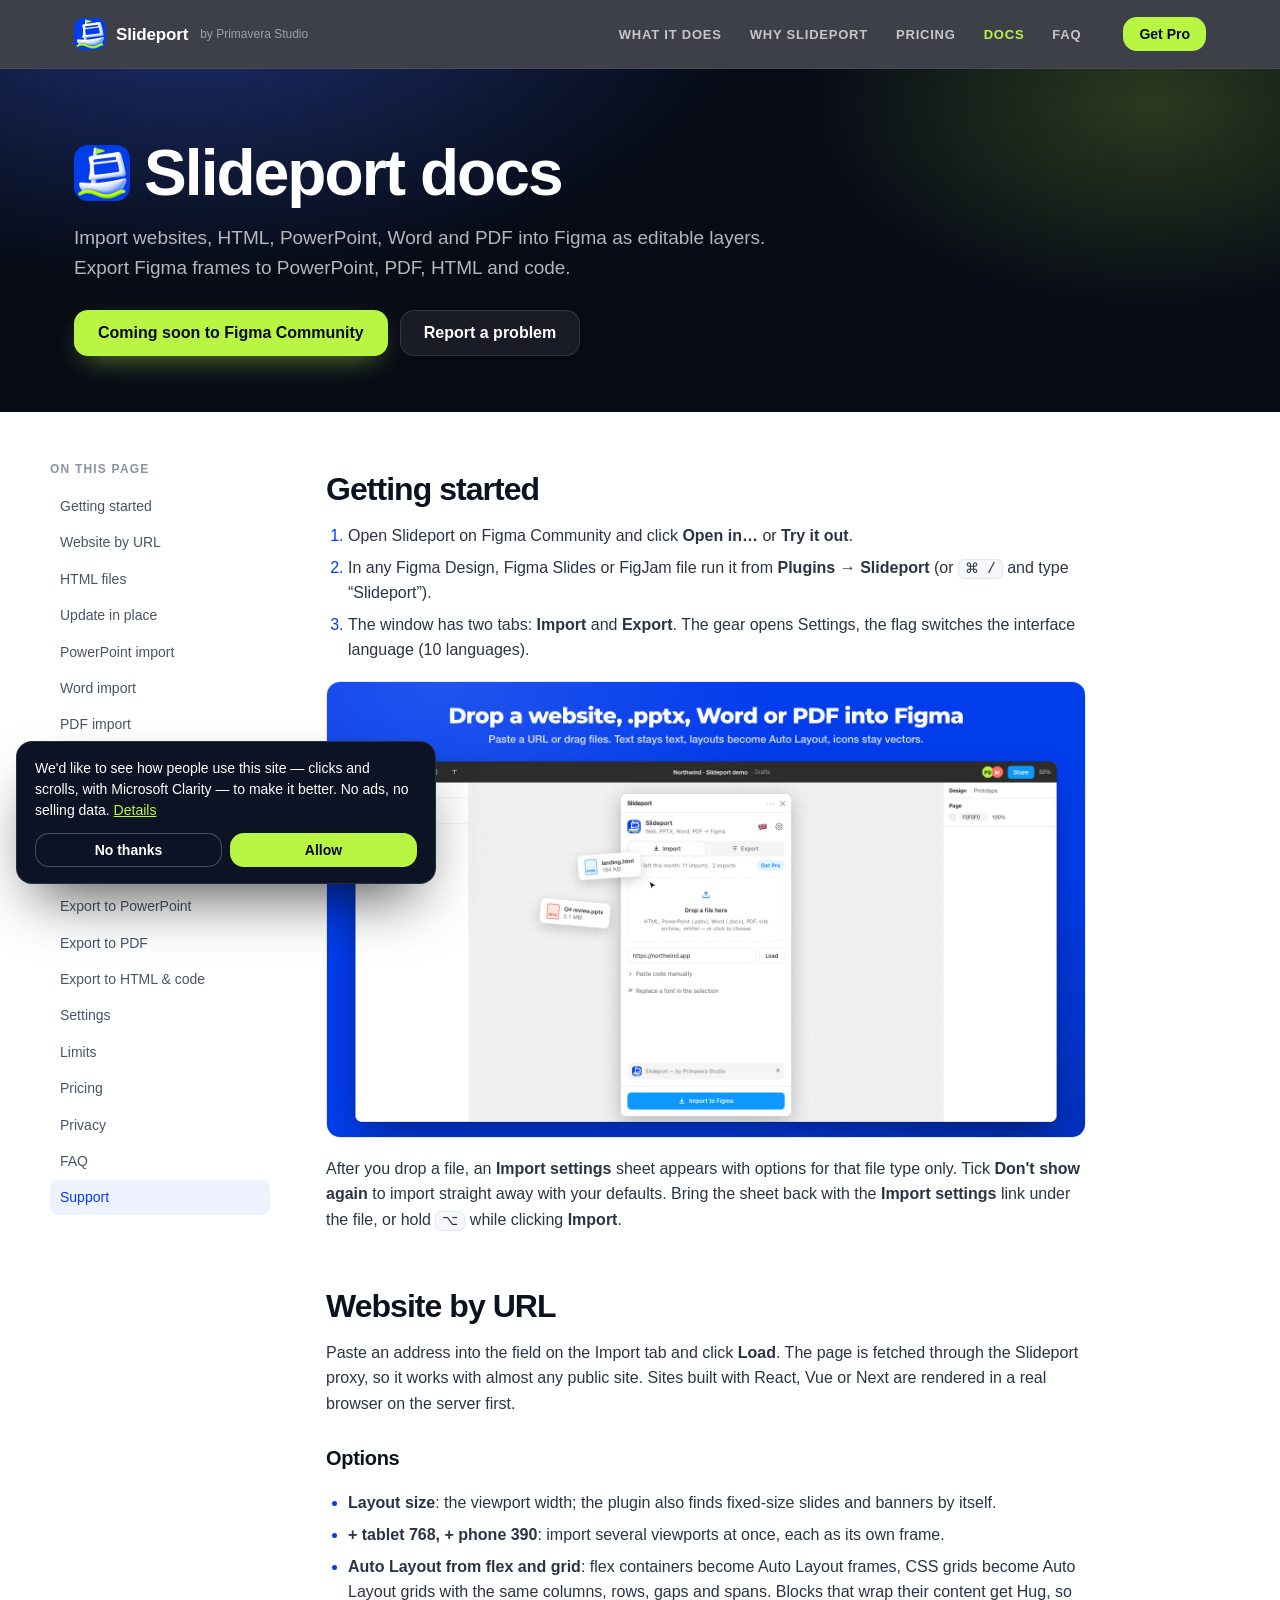
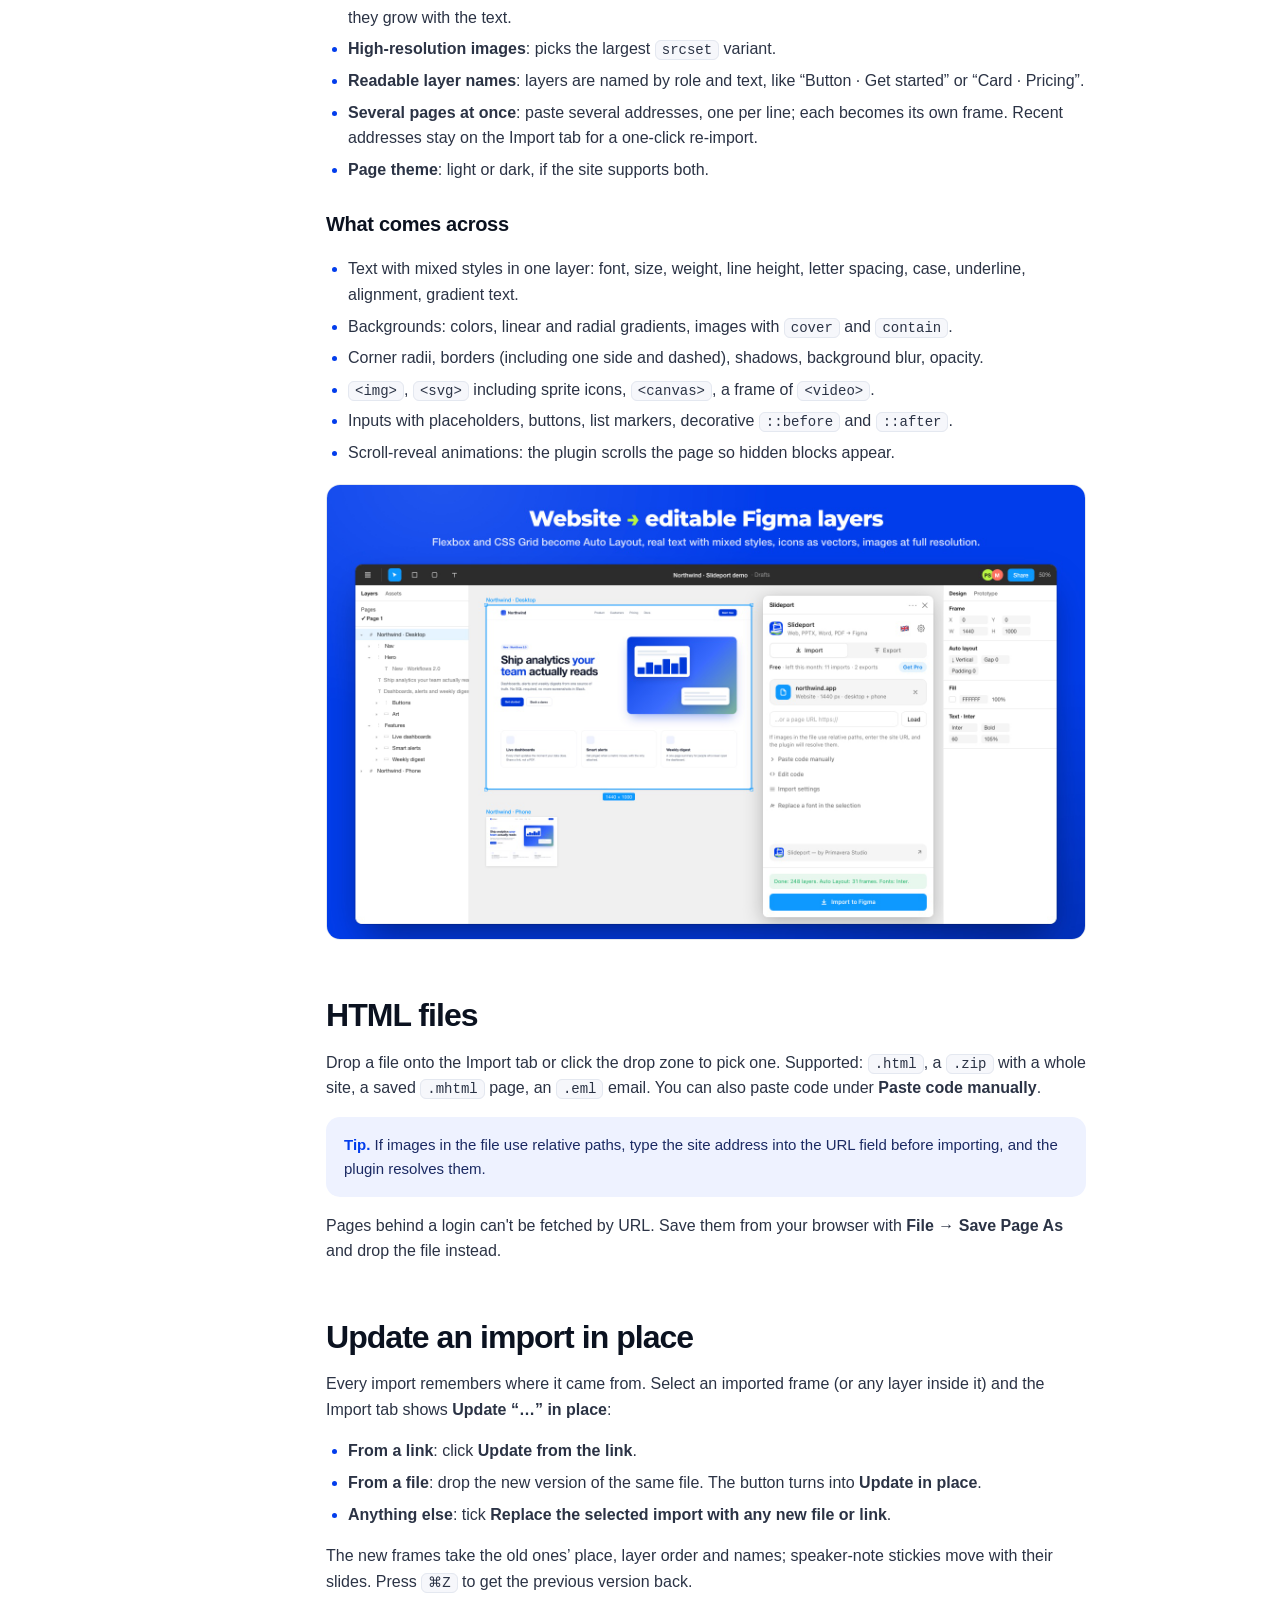
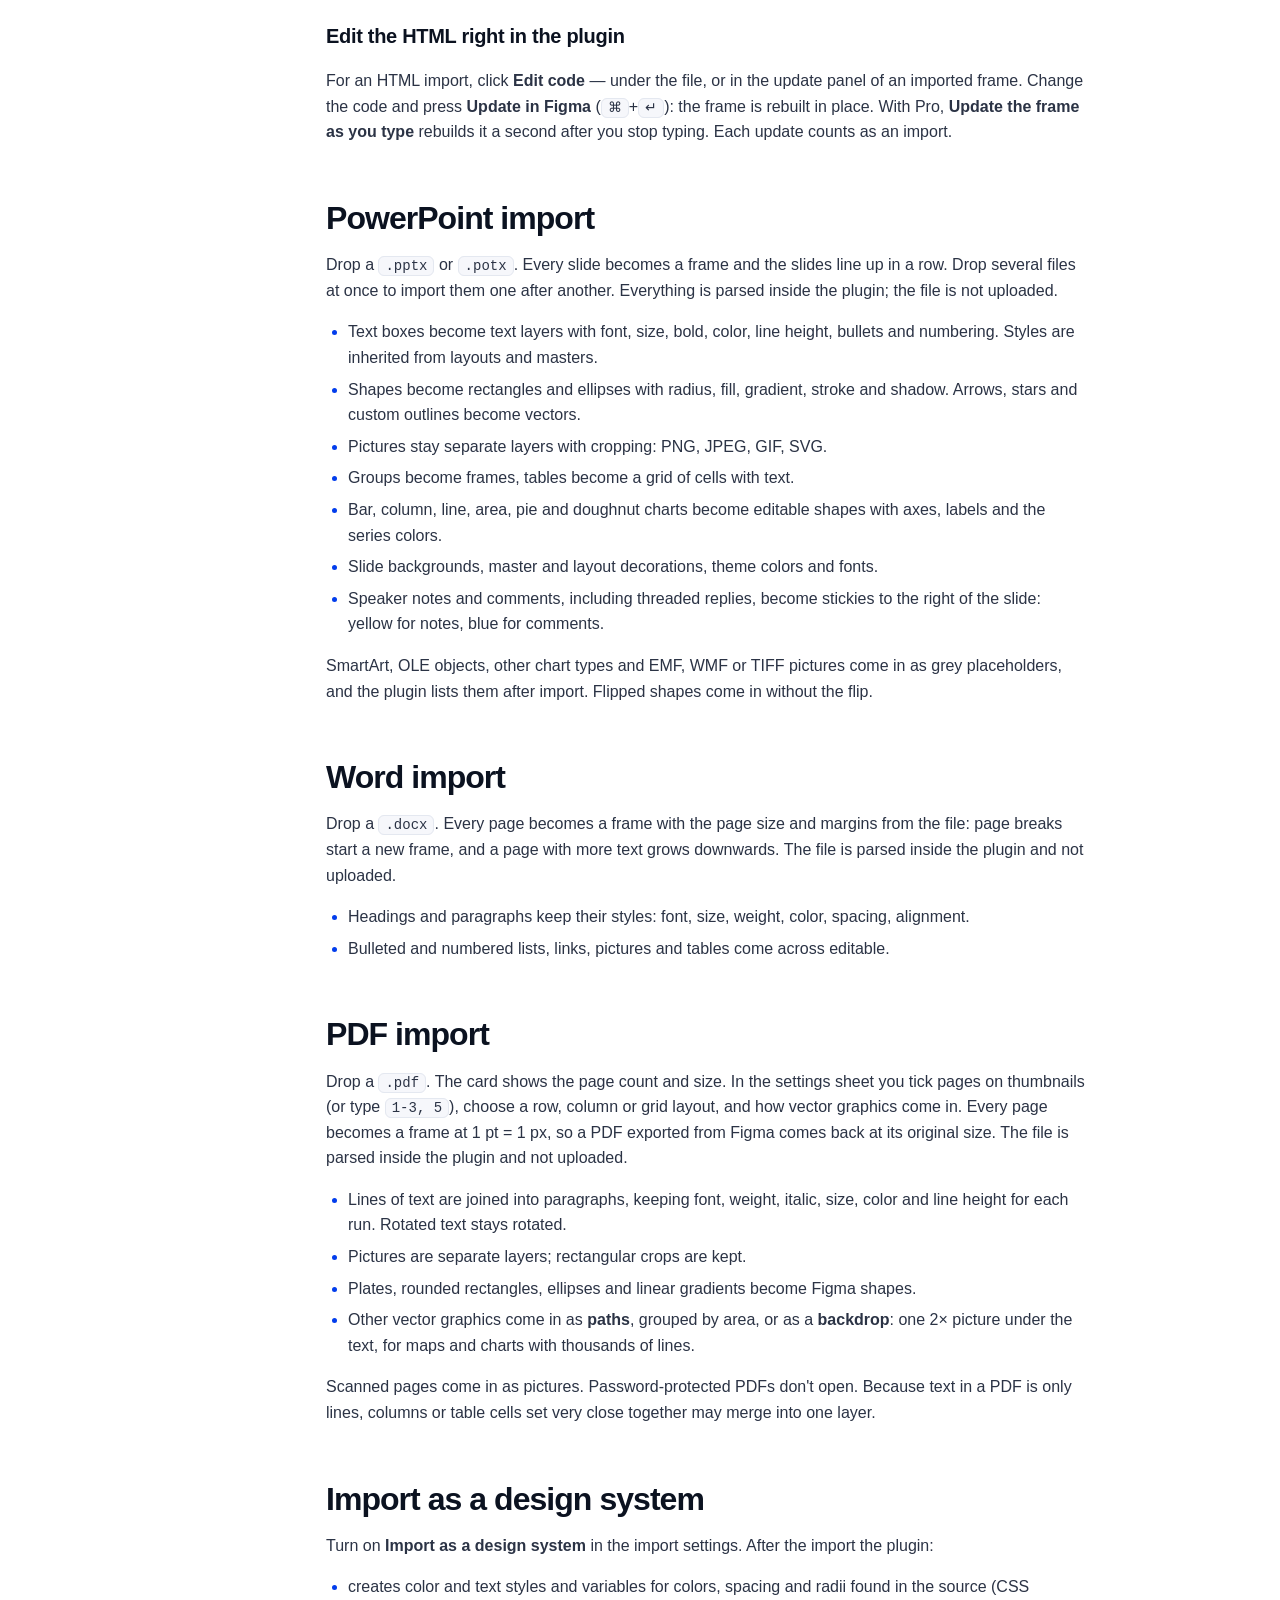
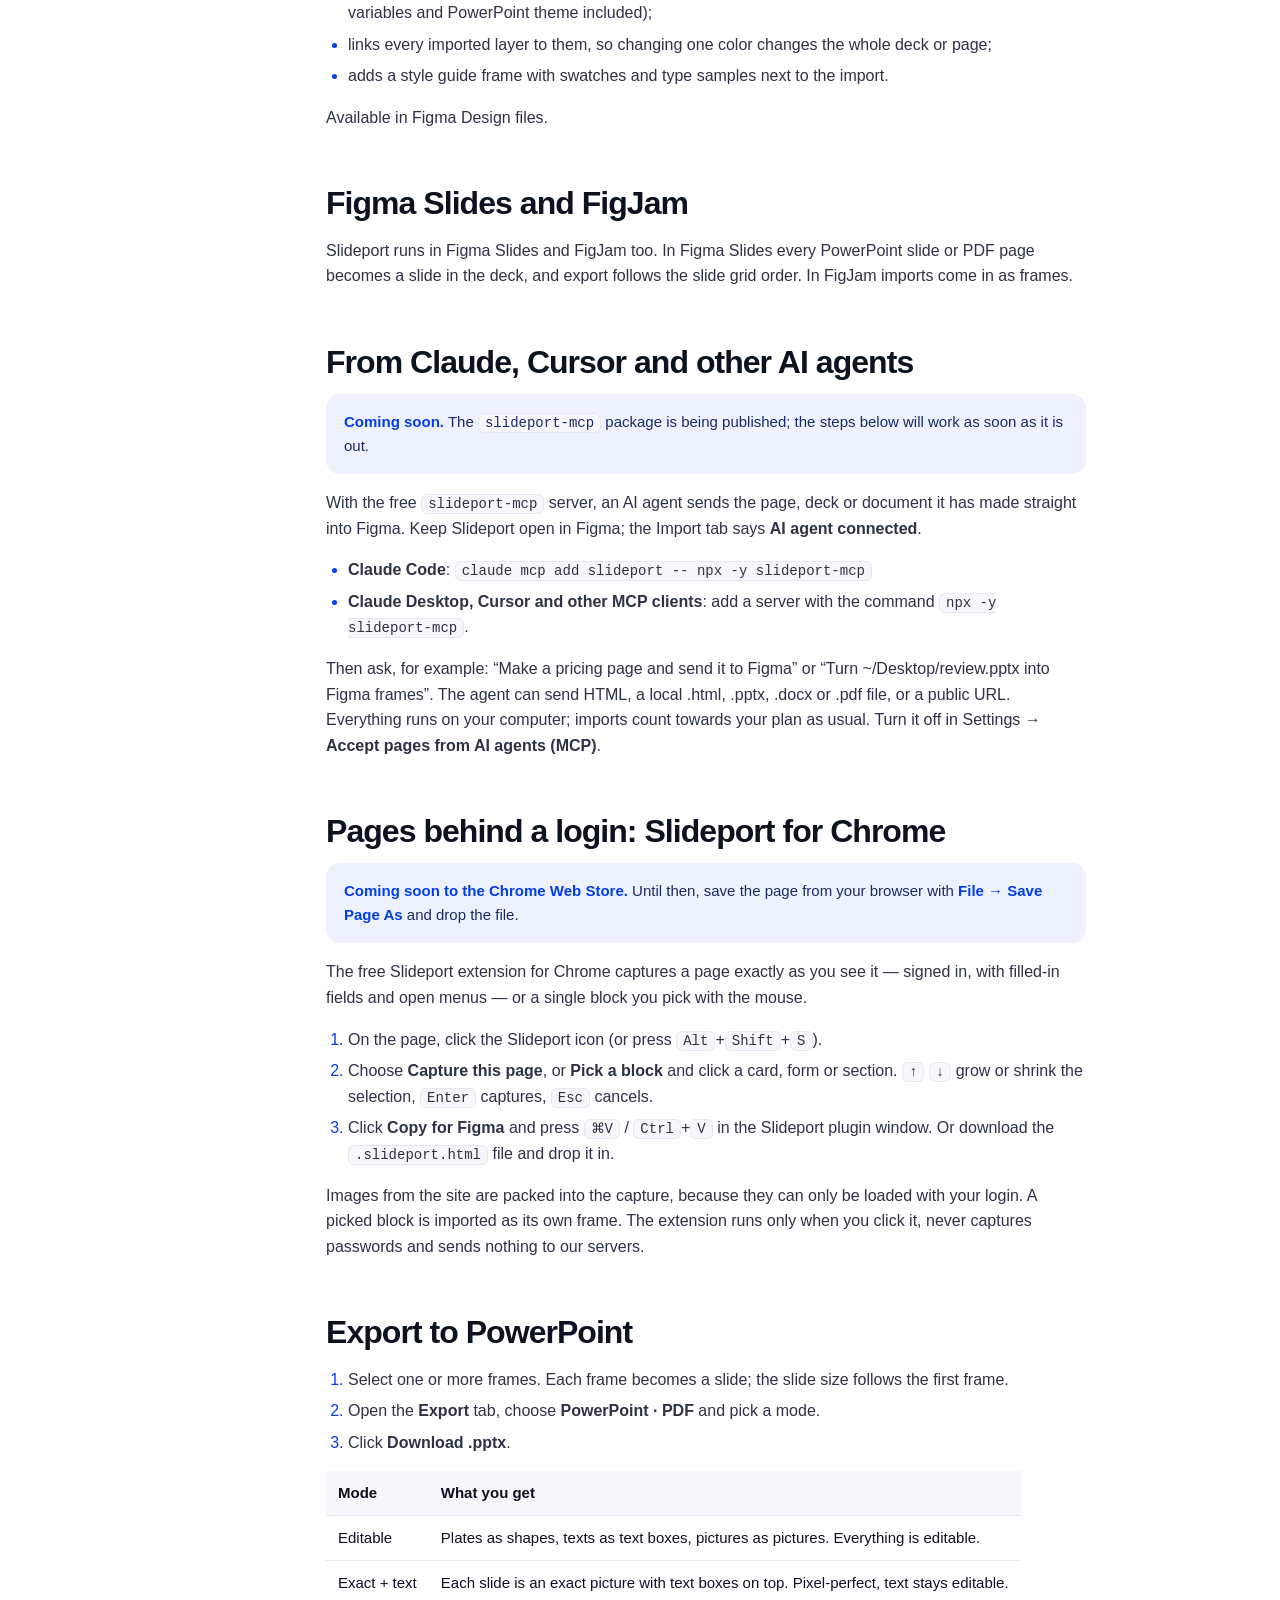
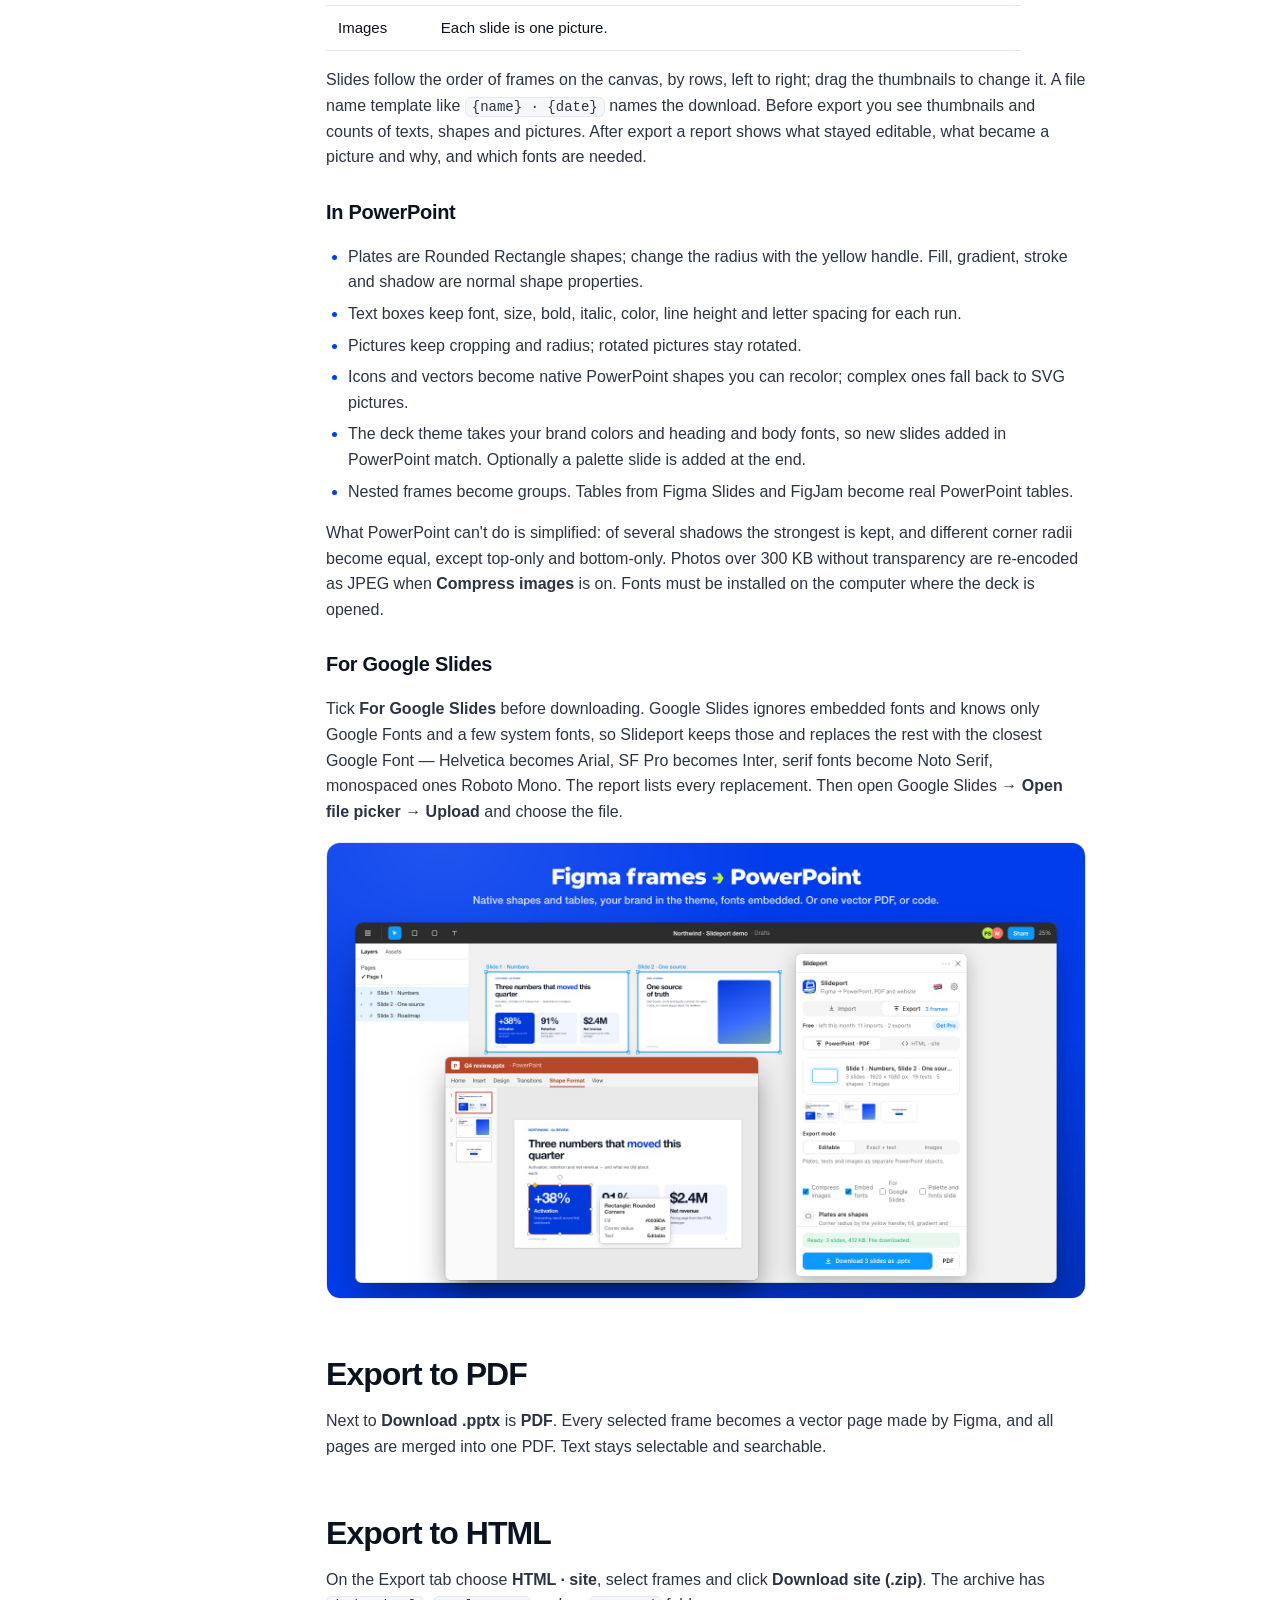
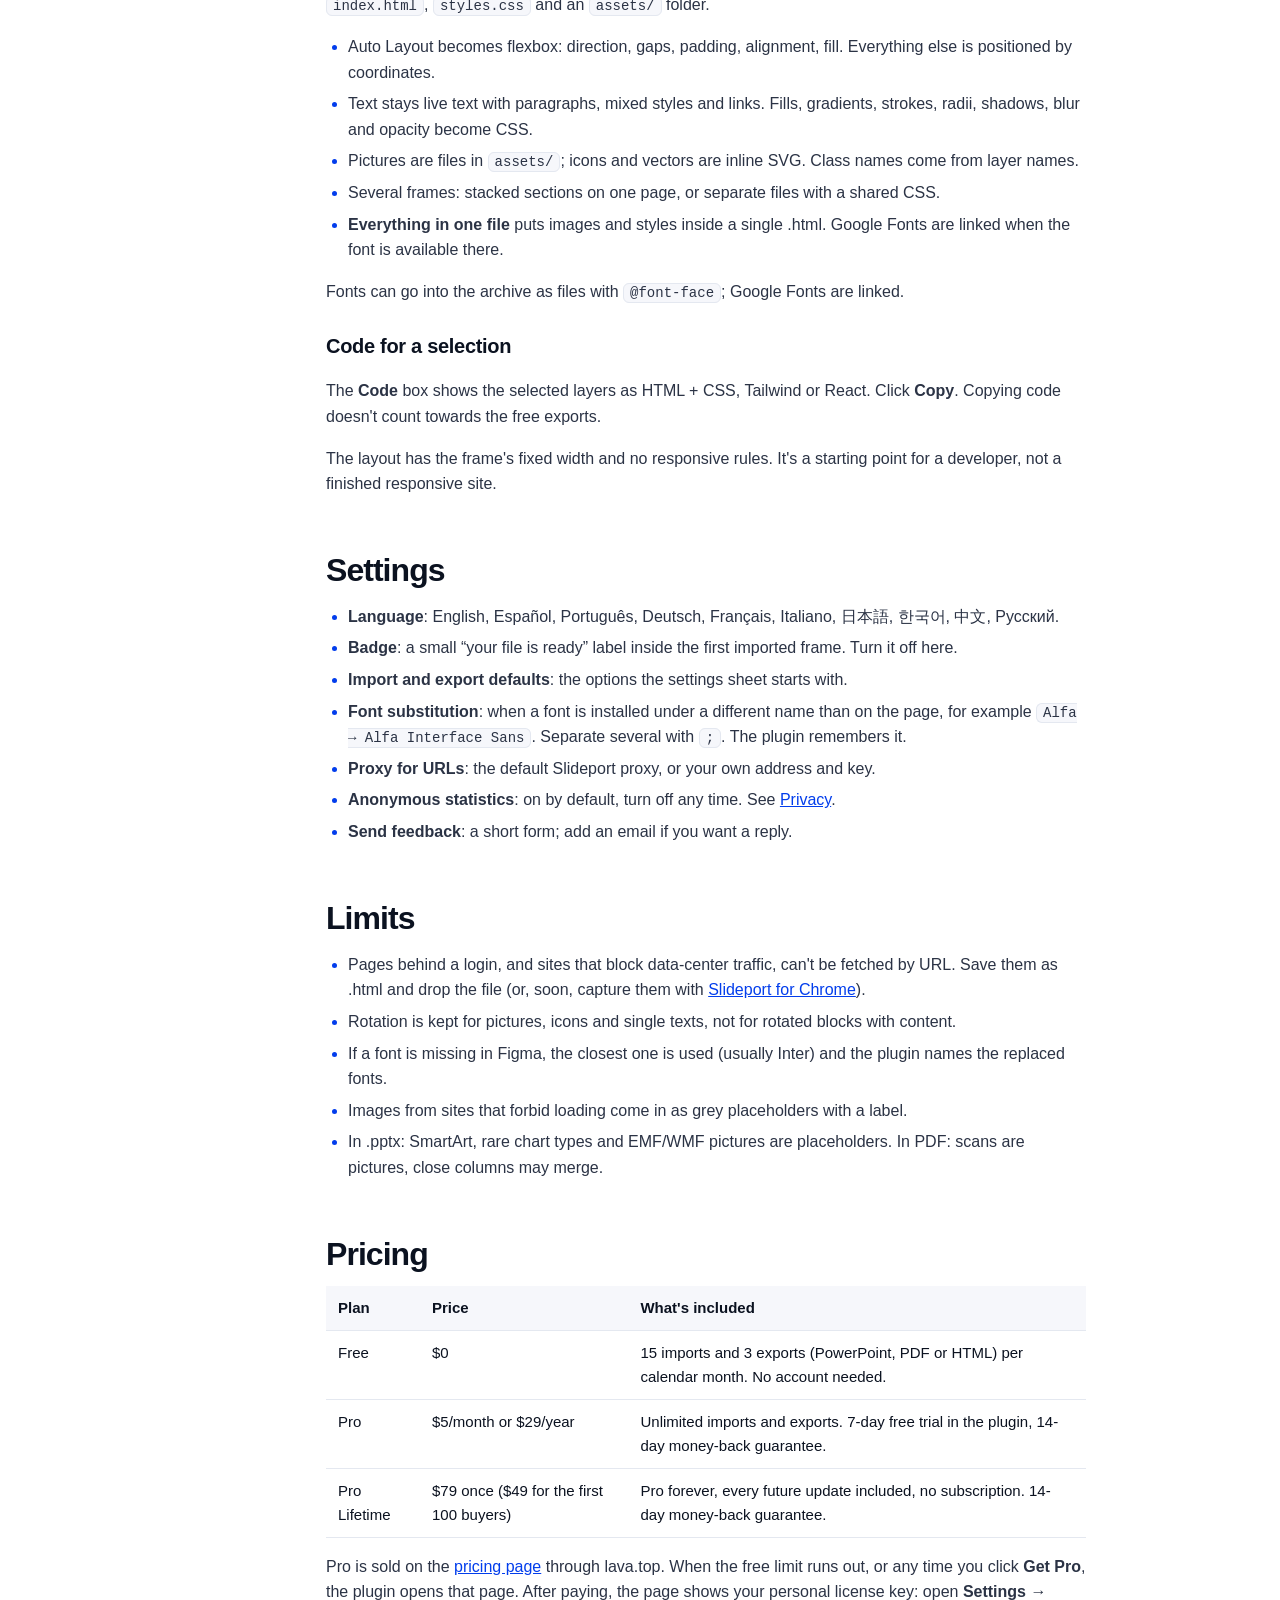
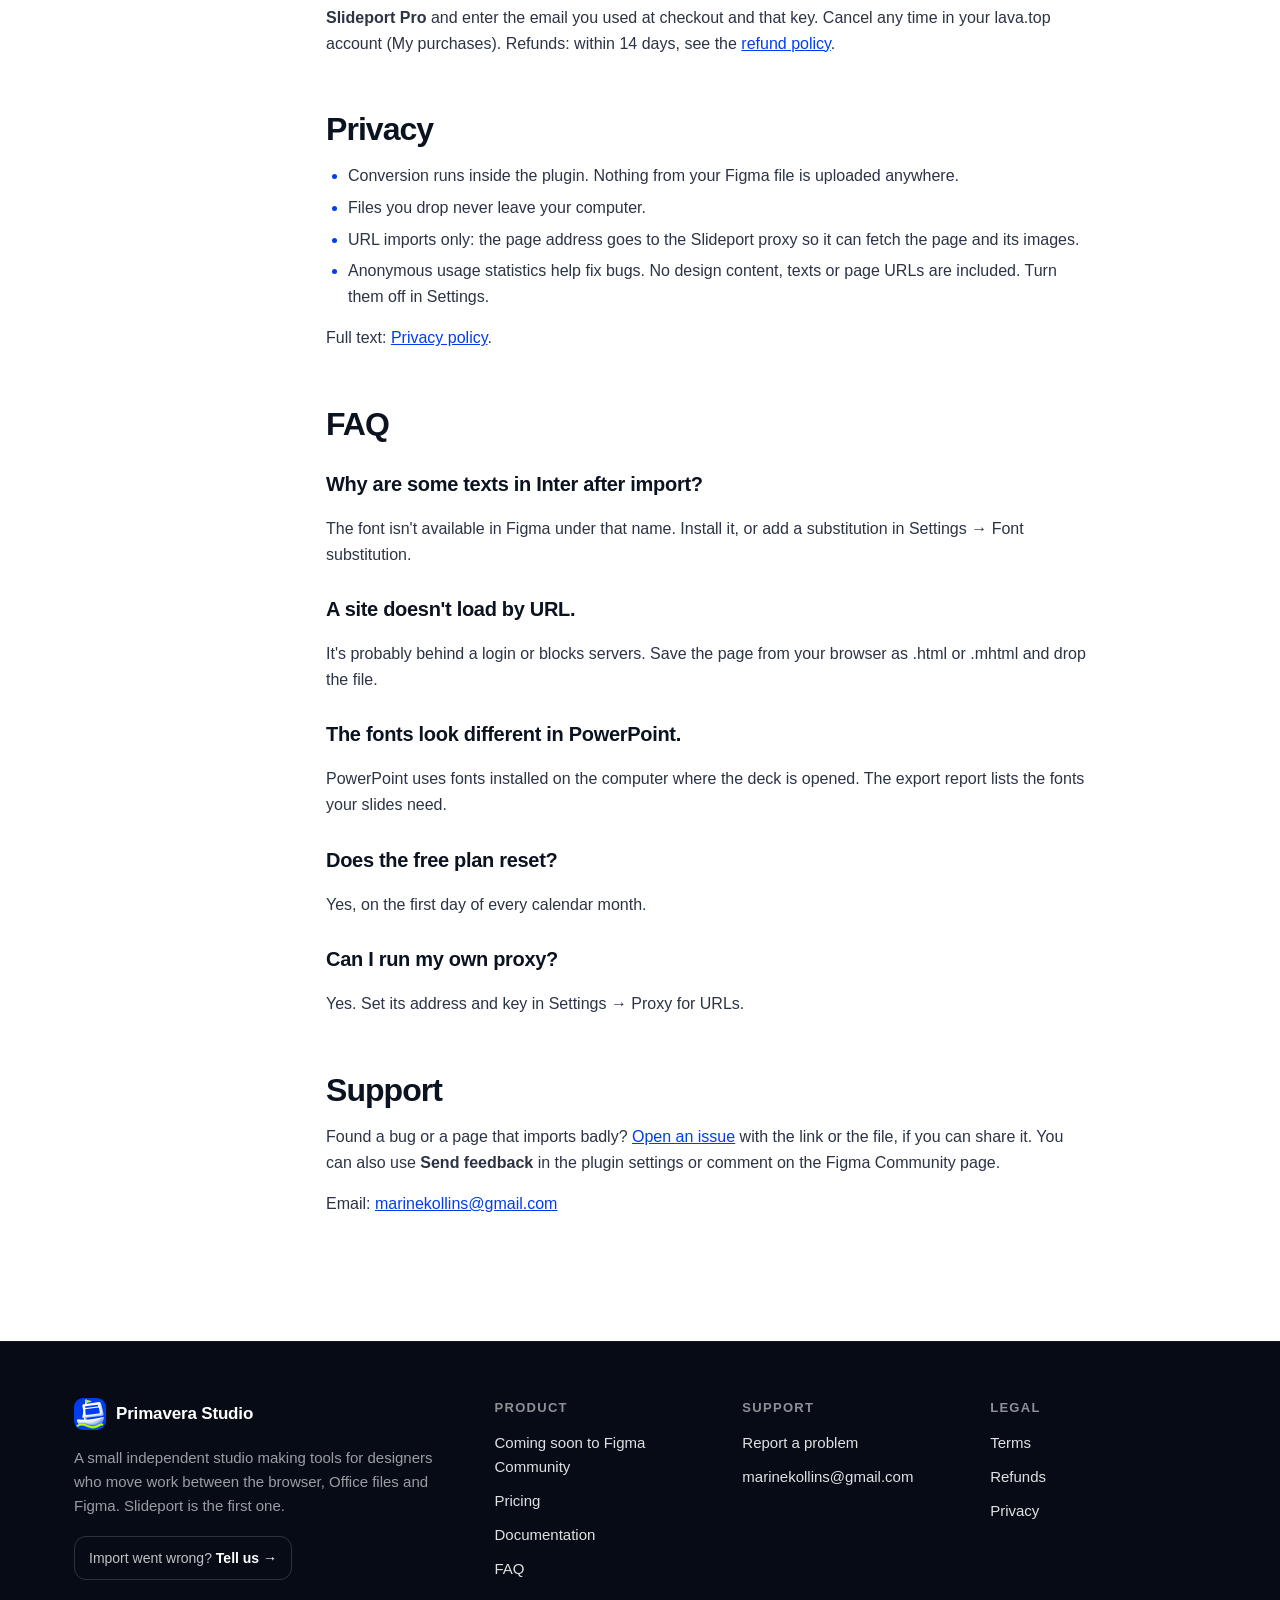
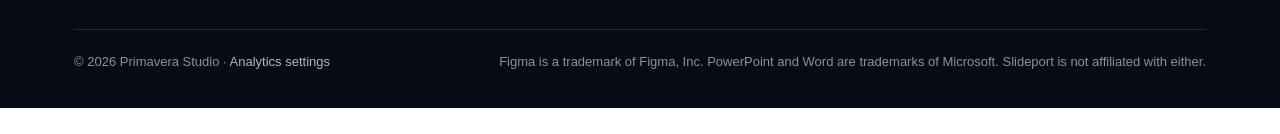
==== slideport/index.html @ 59ba258c "One look for the whole site: dark night theme, glass cards, lime accents, product shot in the hero, " ====
<!DOCTYPE html>
<html lang="en">
<head>
<meta charset="utf-8">
<meta name="viewport" content="width=device-width, initial-scale=1">
<meta http-equiv="Content-Security-Policy" content="default-src 'self'; script-src 'self' https://www.clarity.ms https://scripts.clarity.ms; style-src 'self' 'unsafe-inline' https://fonts.googleapis.com; font-src https://fonts.gstatic.com; img-src 'self' data: https:; connect-src 'self' https://html2figma-proxy.asr201.workers.dev https://*.clarity.ms; frame-src 'none'; form-action 'none'; base-uri 'self'; object-src 'none'">
<title>Slideport docs</title>
<meta name="description" content="How to use Slideport: import websites, HTML, PowerPoint, Word and PDF into Figma; export frames to PowerPoint, PDF, HTML and code.">
<meta property="og:title" content="Slideport docs">
<meta property="og:description" content="Import websites, HTML, PowerPoint, Word and PDF into Figma. Export frames to PowerPoint, PDF, HTML and code.">
<meta property="og:image" content="https://primaverambrella.github.io/assets/og.jpg">
<meta name="twitter:card" content="summary_large_image">
<link rel="icon" type="image/png" href="../favicon.png">
<link rel="preconnect" href="https://fonts.googleapis.com">
<link rel="preconnect" href="https://fonts.gstatic.com" crossorigin>
<link href="https://fonts.googleapis.com/css2?family=Inter:wght@400;500;600;700;800&family=Inter+Tight:wght@700;800&display=swap" rel="stylesheet">
<link rel="stylesheet" href="../styles.css">
</head>
<body>

<nav class="nav">
  <div class="wrap">
    <a class="brand" href="../"><img src="../assets/icon-128.png" alt="">Slideport <small>by Primavera Studio</small></a>
    <button class="menu-btn" aria-expanded="false" aria-label="Menu">Menu</button>
    <ul>
      <li><a href="../#jobs">What it does</a></li>
      <li><a href="../#compare">Why Slideport</a></li>
      <li><a href="../slideport/pricing/">Pricing</a></li>
      <li><a href="../slideport/" aria-current="page">Docs</a></li>
      <li><a href="../#faq">FAQ</a></li>
    </ul>
    <a class="btn lime nav-cta" href="../slideport/pricing/">Get Pro</a>
  </div>
</nav>

<header class="doc-hero">
  <div class="wrap">
    <div class="name"><img src="../assets/icon-128.png" alt=""><h1>Slideport docs</h1></div>
    <p>Import websites, HTML, PowerPoint, Word and PDF into Figma as editable layers. Export Figma frames to PowerPoint, PDF, HTML and code.</p>
    <div class="actions">
      <a class="btn primary" data-community href="#"><span data-label>Open in Figma Community</span></a>
      <a class="btn ghost" data-issues href="#">Report a problem</a>
    </div>
  </div>
</header>

<div class="wrap doc">
  <aside class="toc">
    <h4>On this page</h4>
    <ol>
      <li><a href="#start">Getting started</a></li>
      <li><a href="#website">Website by URL</a></li>
      <li><a href="#html">HTML files</a></li>
      <li><a href="#update">Update in place</a></li>
      <li><a href="#pptx">PowerPoint import</a></li>
      <li><a href="#docx">Word import</a></li>
      <li><a href="#pdf">PDF import</a></li>
      <li><a href="#design-system">Design system</a></li>
      <li><a href="#slides">Figma Slides &amp; FigJam</a></li>
      <li><a href="#mcp">AI agents (MCP)</a></li>
      <li><a href="#chrome">Chrome extension</a></li>
      <li><a href="#export-pptx">Export to PowerPoint</a></li>
      <li><a href="#export-pdf">Export to PDF</a></li>
      <li><a href="#export-html">Export to HTML &amp; code</a></li>
      <li><a href="#settings">Settings</a></li>
      <li><a href="#limits">Limits</a></li>
      <li><a href="#pricing">Pricing</a></li>
      <li><a href="#privacy">Privacy</a></li>
      <li><a href="#faq">FAQ</a></li>
      <li><a href="#support">Support</a></li>
    </ol>
  </aside>

  <main class="prose">
    <section id="start">
      <h2>Getting started</h2>
      <ol>
        <li>Open Slideport on Figma Community and click <b>Open in…</b> or <b>Try it out</b>.</li>
        <li>In any Figma Design, Figma Slides or FigJam file run it from <b>Plugins → Slideport</b> (or <kbd>⌘ /</kbd> and type “Slideport”).</li>
        <li>The window has two tabs: <b>Import</b> and <b>Export</b>. The gear opens Settings, the flag switches the interface language (10 languages).</li>
      </ol>
      <figure><img src="../assets/screenshot-1-import.jpg" alt="Slideport import tab" loading="lazy" width="1600" height="960"></figure>
      <p>After you drop a file, an <b>Import settings</b> sheet appears with options for that file type only. Tick <b>Don't show again</b> to import straight away with your defaults. Bring the sheet back with the <b>Import settings</b> link under the file, or hold <kbd>⌥</kbd> while clicking <b>Import</b>.</p>
    </section>

    <section id="website">
      <h2>Website by URL</h2>
      <p>Paste an address into the field on the Import tab and click <b>Load</b>. The page is fetched through the Slideport proxy, so it works with almost any public site. Sites built with React, Vue or Next are rendered in a real browser on the server first.</p>
      <h3>Options</h3>
      <ul>
        <li><b>Layout size</b>: the viewport width; the plugin also finds fixed-size slides and banners by itself.</li>
        <li><b>+ tablet 768, + phone 390</b>: import several viewports at once, each as its own frame.</li>
        <li><b>Auto Layout from flex and grid</b>: flex containers become Auto Layout frames, CSS grids become Auto Layout grids with the same columns, rows, gaps and spans. Blocks that wrap their content get Hug, so they grow with the text.</li>
        <li><b>High-resolution images</b>: picks the largest <code>srcset</code> variant.</li>
        <li><b>Readable layer names</b>: layers are named by role and text, like “Button · Get started” or “Card · Pricing”.</li>
        <li><b>Several pages at once</b>: paste several addresses, one per line; each becomes its own frame. Recent addresses stay on the Import tab for a one-click re-import.</li>
        <li><b>Page theme</b>: light or dark, if the site supports both.</li>
      </ul>
      <h3>What comes across</h3>
      <ul>
        <li>Text with mixed styles in one layer: font, size, weight, line height, letter spacing, case, underline, alignment, gradient text.</li>
        <li>Backgrounds: colors, linear and radial gradients, images with <code>cover</code> and <code>contain</code>.</li>
        <li>Corner radii, borders (including one side and dashed), shadows, background blur, opacity.</li>
        <li><code>&lt;img&gt;</code>, <code>&lt;svg&gt;</code> including sprite icons, <code>&lt;canvas&gt;</code>, a frame of <code>&lt;video&gt;</code>.</li>
        <li>Inputs with placeholders, buttons, list markers, decorative <code>::before</code> and <code>::after</code>.</li>
        <li>Scroll-reveal animations: the plugin scrolls the page so hidden blocks appear.</li>
      </ul>
      <figure><img src="../assets/screenshot-2-website.jpg" alt="Website imported into Figma" loading="lazy" width="1600" height="960"></figure>
    </section>

    <section id="html">
      <h2>HTML files</h2>
      <p>Drop a file onto the Import tab or click the drop zone to pick one. Supported: <code>.html</code>, a <code>.zip</code> with a whole site, a saved <code>.mhtml</code> page, an <code>.eml</code> email. You can also paste code under <b>Paste code manually</b>.</p>
      <div class="callout"><b>Tip.</b> If images in the file use relative paths, type the site address into the URL field before importing, and the plugin resolves them.</div>
      <p>Pages behind a login can't be fetched by URL. Save them from your browser with <b>File → Save Page As</b> and drop the file instead.</p>
    </section>

    <section id="update">
      <h2>Update an import in place</h2>
      <p>Every import remembers where it came from. Select an imported frame (or any layer inside it) and the Import tab shows <b>Update “…” in place</b>:</p>
      <ul>
        <li><b>From a link</b>: click <b>Update from the link</b>.</li>
        <li><b>From a file</b>: drop the new version of the same file. The button turns into <b>Update in place</b>.</li>
        <li><b>Anything else</b>: tick <b>Replace the selected import with any new file or link</b>.</li>
      </ul>
      <p>The new frames take the old ones’ place, layer order and names; speaker-note stickies move with their slides. Press <kbd>⌘Z</kbd> to get the previous version back.</p>
      <h3>Edit the HTML right in the plugin</h3>
      <p>For an HTML import, click <b>Edit code</b> — under the file, or in the update panel of an imported frame. Change the code and press <b>Update in Figma</b> (<kbd>⌘</kbd>+<kbd>↵</kbd>): the frame is rebuilt in place. With Pro, <b>Update the frame as you type</b> rebuilds it a second after you stop typing. Each update counts as an import.</p>
    </section>

    <section id="pptx">
      <h2>PowerPoint import</h2>
      <p>Drop a <code>.pptx</code> or <code>.potx</code>. Every slide becomes a frame and the slides line up in a row. Drop several files at once to import them one after another. Everything is parsed inside the plugin; the file is not uploaded.</p>
      <ul>
        <li>Text boxes become text layers with font, size, bold, color, line height, bullets and numbering. Styles are inherited from layouts and masters.</li>
        <li>Shapes become rectangles and ellipses with radius, fill, gradient, stroke and shadow. Arrows, stars and custom outlines become vectors.</li>
        <li>Pictures stay separate layers with cropping: PNG, JPEG, GIF, SVG.</li>
        <li>Groups become frames, tables become a grid of cells with text.</li>
        <li>Bar, column, line, area, pie and doughnut charts become editable shapes with axes, labels and the series colors.</li>
        <li>Slide backgrounds, master and layout decorations, theme colors and fonts.</li>
        <li>Speaker notes and comments, including threaded replies, become stickies to the right of the slide: yellow for notes, blue for comments.</li>
      </ul>
      <p>SmartArt, OLE objects, other chart types and EMF, WMF or TIFF pictures come in as grey placeholders, and the plugin lists them after import. Flipped shapes come in without the flip.</p>
    </section>

    <section id="docx">
      <h2>Word import</h2>
      <p>Drop a <code>.docx</code>. Every page becomes a frame with the page size and margins from the file: page breaks start a new frame, and a page with more text grows downwards. The file is parsed inside the plugin and not uploaded.</p>
      <ul>
        <li>Headings and paragraphs keep their styles: font, size, weight, color, spacing, alignment.</li>
        <li>Bulleted and numbered lists, links, pictures and tables come across editable.</li>
      </ul>
    </section>

    <section id="pdf">
      <h2>PDF import</h2>
      <p>Drop a <code>.pdf</code>. The card shows the page count and size. In the settings sheet you tick pages on thumbnails (or type <code>1-3, 5</code>), choose a row, column or grid layout, and how vector graphics come in. Every page becomes a frame at 1&nbsp;pt = 1&nbsp;px, so a PDF exported from Figma comes back at its original size. The file is parsed inside the plugin and not uploaded.</p>
      <ul>
        <li>Lines of text are joined into paragraphs, keeping font, weight, italic, size, color and line height for each run. Rotated text stays rotated.</li>
        <li>Pictures are separate layers; rectangular crops are kept.</li>
        <li>Plates, rounded rectangles, ellipses and linear gradients become Figma shapes.</li>
        <li>Other vector graphics come in as <b>paths</b>, grouped by area, or as a <b>backdrop</b>: one 2× picture under the text, for maps and charts with thousands of lines.</li>
      </ul>
      <p>Scanned pages come in as pictures. Password-protected PDFs don't open. Because text in a PDF is only lines, columns or table cells set very close together may merge into one layer.</p>
    </section>

    <section id="design-system">
      <h2>Import as a design system</h2>
      <p>Turn on <b>Import as a design system</b> in the import settings. After the import the plugin:</p>
      <ul>
        <li>creates color and text styles and variables for colors, spacing and radii found in the source (CSS variables and PowerPoint theme included);</li>
        <li>links every imported layer to them, so changing one color changes the whole deck or page;</li>
        <li>adds a style guide frame with swatches and type samples next to the import.</li>
      </ul>
      <p>Available in Figma Design files.</p>
    </section>

    <section id="slides">
      <h2>Figma Slides and FigJam</h2>
      <p>Slideport runs in Figma Slides and FigJam too. In Figma Slides every PowerPoint slide or PDF page becomes a slide in the deck, and export follows the slide grid order. In FigJam imports come in as frames.</p>
    </section>

    <section id="mcp">
      <h2>From Claude, Cursor and other AI agents</h2>
      <div class="callout"><b>Coming soon.</b> The <code>slideport-mcp</code> package is being published; the steps below will work as soon as it is out.</div>
      <p>With the free <code>slideport-mcp</code> server, an AI agent sends the page, deck or document it has made straight into Figma. Keep Slideport open in Figma; the Import tab says <b>AI agent connected</b>.</p>
      <ul>
        <li><b>Claude Code</b>: <code>claude mcp add slideport -- npx -y slideport-mcp</code></li>
        <li><b>Claude Desktop, Cursor and other MCP clients</b>: add a server with the command <code>npx -y slideport-mcp</code>.</li>
      </ul>
      <p>Then ask, for example: “Make a pricing page and send it to Figma” or “Turn ~/Desktop/review.pptx into Figma frames”. The agent can send HTML, a local .html, .pptx, .docx or .pdf file, or a public URL. Everything runs on your computer; imports count towards your plan as usual. Turn it off in Settings → <b>Accept pages from AI agents (MCP)</b>.</p>
    </section>

    <section id="chrome">
      <h2>Pages behind a login: Slideport for Chrome</h2>
      <div class="callout"><b>Coming soon to the Chrome Web Store.</b> Until then, save the page from your browser with <b>File → Save Page As</b> and drop the file.</div>
      <p>The free Slideport extension for Chrome captures a page exactly as you see it — signed in, with filled-in fields and open menus — or a single block you pick with the mouse.</p>
      <ol>
        <li>On the page, click the Slideport icon (or press <kbd>Alt</kbd>+<kbd>Shift</kbd>+<kbd>S</kbd>).</li>
        <li>Choose <b>Capture this page</b>, or <b>Pick a block</b> and click a card, form or section. <kbd>↑</kbd> <kbd>↓</kbd> grow or shrink the selection, <kbd>Enter</kbd> captures, <kbd>Esc</kbd> cancels.</li>
        <li>Click <b>Copy for Figma</b> and press <kbd>⌘V</kbd> / <kbd>Ctrl</kbd>+<kbd>V</kbd> in the Slideport plugin window. Or download the <code>.slideport.html</code> file and drop it in.</li>
      </ol>
      <p>Images from the site are packed into the capture, because they can only be loaded with your login. A picked block is imported as its own frame. The extension runs only when you click it, never captures passwords and sends nothing to our servers.</p>
    </section>

    <section id="export-pptx">
      <h2>Export to PowerPoint</h2>
      <ol>
        <li>Select one or more frames. Each frame becomes a slide; the slide size follows the first frame.</li>
        <li>Open the <b>Export</b> tab, choose <b>PowerPoint · PDF</b> and pick a mode.</li>
        <li>Click <b>Download .pptx</b>.</li>
      </ol>
      <table>
        <tr><th>Mode</th><th>What you get</th></tr>
        <tr><td>Editable</td><td>Plates as shapes, texts as text boxes, pictures as pictures. Everything is editable.</td></tr>
        <tr><td>Exact + text</td><td>Each slide is an exact picture with text boxes on top. Pixel-perfect, text stays editable.</td></tr>
        <tr><td>Images</td><td>Each slide is one picture.</td></tr>
      </table>
      <p>Slides follow the order of frames on the canvas, by rows, left to right; drag the thumbnails to change it. A file name template like <code>{name} · {date}</code> names the download. Before export you see thumbnails and counts of texts, shapes and pictures. After export a report shows what stayed editable, what became a picture and why, and which fonts are needed.</p>
      <h3>In PowerPoint</h3>
      <ul>
        <li>Plates are Rounded Rectangle shapes; change the radius with the yellow handle. Fill, gradient, stroke and shadow are normal shape properties.</li>
        <li>Text boxes keep font, size, bold, italic, color, line height and letter spacing for each run.</li>
        <li>Pictures keep cropping and radius; rotated pictures stay rotated.</li>
        <li>Icons and vectors become native PowerPoint shapes you can recolor; complex ones fall back to SVG pictures.</li>
        <li>The deck theme takes your brand colors and heading and body fonts, so new slides added in PowerPoint match. Optionally a palette slide is added at the end.</li>
        <li>Nested frames become groups. Tables from Figma Slides and FigJam become real PowerPoint tables.</li>
      </ul>
      <p>What PowerPoint can't do is simplified: of several shadows the strongest is kept, and different corner radii become equal, except top-only and bottom-only. Photos over 300&nbsp;KB without transparency are re-encoded as JPEG when <b>Compress images</b> is on. Fonts must be installed on the computer where the deck is opened.</p>
      <h3>For Google Slides</h3>
      <p>Tick <b>For Google Slides</b> before downloading. Google Slides ignores embedded fonts and knows only Google Fonts and a few system fonts, so Slideport keeps those and replaces the rest with the closest Google Font — Helvetica becomes Arial, SF Pro becomes Inter, serif fonts become Noto Serif, monospaced ones Roboto Mono. The report lists every replacement. Then open Google Slides → <b>Open file picker</b> → <b>Upload</b> and choose the file.</p>
      <figure><img src="../assets/screenshot-3-powerpoint.jpg" alt="Figma frames exported to PowerPoint" loading="lazy" width="1600" height="960"></figure>
    </section>

    <section id="export-pdf">
      <h2>Export to PDF</h2>
      <p>Next to <b>Download .pptx</b> is <b>PDF</b>. Every selected frame becomes a vector page made by Figma, and all pages are merged into one PDF. Text stays selectable and searchable.</p>
    </section>

    <section id="export-html">
      <h2>Export to HTML</h2>
      <p>On the Export tab choose <b>HTML · site</b>, select frames and click <b>Download site (.zip)</b>. The archive has <code>index.html</code>, <code>styles.css</code> and an <code>assets/</code> folder.</p>
      <ul>
        <li>Auto Layout becomes flexbox: direction, gaps, padding, alignment, fill. Everything else is positioned by coordinates.</li>
        <li>Text stays live text with paragraphs, mixed styles and links. Fills, gradients, strokes, radii, shadows, blur and opacity become CSS.</li>
        <li>Pictures are files in <code>assets/</code>; icons and vectors are inline SVG. Class names come from layer names.</li>
        <li>Several frames: stacked sections on one page, or separate files with a shared CSS.</li>
        <li><b>Everything in one file</b> puts images and styles inside a single .html. Google Fonts are linked when the font is available there.</li>
      </ul>
      <p>Fonts can go into the archive as files with <code>@font-face</code>; Google Fonts are linked.</p>
      <h3>Code for a selection</h3>
      <p>The <b>Code</b> box shows the selected layers as HTML + CSS, Tailwind or React. Click <b>Copy</b>. Copying code doesn't count towards the free exports.</p>
      <p>The layout has the frame's fixed width and no responsive rules. It's a starting point for a developer, not a finished responsive site.</p>
    </section>

    <section id="settings">
      <h2>Settings</h2>
      <ul>
        <li><b>Language</b>: English, Español, Português, Deutsch, Français, Italiano, 日本語, 한국어, 中文, Русский.</li>
        <li><b>Badge</b>: a small “your file is ready” label inside the first imported frame. Turn it off here.</li>
        <li><b>Import and export defaults</b>: the options the settings sheet starts with.</li>
        <li><b>Font substitution</b>: when a font is installed under a different name than on the page, for example <code>Alfa → Alfa Interface Sans</code>. Separate several with <code>;</code>. The plugin remembers it.</li>
        <li><b>Proxy for URLs</b>: the default Slideport proxy, or your own address and key.</li>
        <li><b>Anonymous statistics</b>: on by default, turn off any time. See <a href="#privacy">Privacy</a>.</li>
        <li><b>Send feedback</b>: a short form; add an email if you want a reply.</li>
      </ul>
    </section>

    <section id="limits">
      <h2>Limits</h2>
      <ul>
        <li>Pages behind a login, and sites that block data-center traffic, can't be fetched by URL. Save them as .html and drop the file (or, soon, capture them with <a href="#chrome">Slideport for Chrome</a>).</li>
        <li>Rotation is kept for pictures, icons and single texts, not for rotated blocks with content.</li>
        <li>If a font is missing in Figma, the closest one is used (usually Inter) and the plugin names the replaced fonts.</li>
        <li>Images from sites that forbid loading come in as grey placeholders with a label.</li>
        <li>In .pptx: SmartArt, rare chart types and EMF/WMF pictures are placeholders. In PDF: scans are pictures, close columns may merge.</li>
      </ul>
    </section>

    <section id="pricing">
      <h2>Pricing</h2>
      <table>
        <tr><th>Plan</th><th>Price</th><th>What's included</th></tr>
        <tr><td>Free</td><td>$0</td><td>15 imports and 3 exports (PowerPoint, PDF or HTML) per calendar month. No account needed.</td></tr>
        <tr><td>Pro</td><td>$5/month or $29/year</td><td>Unlimited imports and exports. 7-day free trial in the plugin, 14-day money-back guarantee.</td></tr>
        <tr><td>Pro Lifetime</td><td>$79 once ($49 for the first 100 buyers)</td><td>Pro forever, every future update included, no subscription. 14-day money-back guarantee.</td></tr>
      </table>
      <p>Pro is sold on the <a href="pricing/">pricing page</a> through lava.top. When the free limit runs out, or any time you click <b>Get Pro</b>, the plugin opens that page. After paying, the page shows your personal license key: open <b>Settings → Slideport Pro</b> and enter the email you used at checkout and that key. Cancel any time in your lava.top account (My purchases). Refunds: within 14 days, see the <a href="refunds/">refund policy</a>.</p>
    </section>

    <section id="privacy">
      <h2>Privacy</h2>
      <ul>
        <li>Conversion runs inside the plugin. Nothing from your Figma file is uploaded anywhere.</li>
        <li>Files you drop never leave your computer.</li>
        <li>URL imports only: the page address goes to the Slideport proxy so it can fetch the page and its images.</li>
        <li>Anonymous usage statistics help fix bugs. No design content, texts or page URLs are included. Turn them off in Settings.</li>
      </ul>
      <p>Full text: <a href="privacy/">Privacy policy</a>.</p>
    </section>

    <section id="faq">
      <h2>FAQ</h2>
      <h3>Why are some texts in Inter after import?</h3>
      <p>The font isn't available in Figma under that name. Install it, or add a substitution in Settings → Font substitution.</p>
      <h3>A site doesn't load by URL.</h3>
      <p>It's probably behind a login or blocks servers. Save the page from your browser as .html or .mhtml and drop the file.</p>
      <h3>The fonts look different in PowerPoint.</h3>
      <p>PowerPoint uses fonts installed on the computer where the deck is opened. The export report lists the fonts your slides need.</p>
      <h3>Does the free plan reset?</h3>
      <p>Yes, on the first day of every calendar month.</p>
      <h3>Can I run my own proxy?</h3>
      <p>Yes. Set its address and key in Settings → Proxy for URLs.</p>
    </section>

    <section id="support">
      <h2>Support</h2>
      <p>Found a bug or a page that imports badly? <a data-issues href="#">Open an issue</a> with the link or the file, if you can share it. You can also use <b>Send feedback</b> in the plugin settings or comment on the Figma Community page.</p>
      <p data-email-wrap>Email: <a data-email href="#"></a></p>
    </section>
  </main>
</div>

<footer class="footer rich" id="contact">
  <div class="wrap">
    <div class="f-grid">
      <div class="f-brand">
        <a class="brand" href="../"><img src="../assets/icon-128.png" alt="">Primavera Studio</a>
        <p>A small independent studio making tools for designers who move work between the browser, Office files and Figma. Slideport is the first one.</p>
        <a class="f-report" data-issues href="#">Import went wrong? <b>Tell us →</b></a>
      </div>
      <div>
        <h4>Product</h4>
        <ul>
          <li><a data-community href="#"><span data-label>Figma Community</span></a></li>
          <li><a href="../slideport/pricing/">Pricing</a></li>
          <li><a href="../slideport/">Documentation</a></li>
          <li><a href="../#faq">FAQ</a></li>
        </ul>
      </div>
      <div>
        <h4>Support</h4>
        <ul>
          <li><a data-issues href="#">Report a problem</a></li>
          <li data-email-wrap><a data-email href="#"></a></li>
        </ul>
      </div>
      <div>
        <h4>Legal</h4>
        <ul>
          <li><a href="../slideport/terms/">Terms</a></li>
          <li><a href="../slideport/refunds/">Refunds</a></li>
          <li><a href="../slideport/privacy/">Privacy</a></li>
        </ul>
      </div>
    </div>
    <div class="bottom">
      <span>© <span data-year>2026</span> Primavera Studio</span>
      <span>Figma is a trademark of Figma, Inc. PowerPoint and Word are trademarks of Microsoft. Slideport is not affiliated with either.</span>
    </div>
  </div>
</footer>

<script src="../site.js"></script>
</body>
</html>
---- styles.css ----
/* Shared styles: home, docs, privacy */
:root {
  --blue: #023DEC;
  --blue-deep: #0130B8;
  --blue-soft: #EEF2FF;
  --lime: #B9F543;
  --ink: #0B1220;
  --ink-2: #4A5468;
  --ink-3: #8A93A6;
  --line: #E4E8F0;
  --paper: #FFFFFF;
  --paper-2: #F6F7FB;
  --r: 20px;
  --head: "Inter Tight", Inter, -apple-system, "Helvetica Neue", Arial, sans-serif;
  --body: Inter, -apple-system, "Helvetica Neue", Arial, sans-serif;
  --wrap: 1180px;
}
* { box-sizing: border-box; }
html { scroll-behavior: smooth; }
body { margin: 0; background: var(--paper); color: var(--ink); font: 16px/1.6 var(--body); -webkit-font-smoothing: antialiased; }
img { max-width: 100%; height: auto; display: block; }
a { color: inherit; }
.wrap { max-width: var(--wrap); margin: 0 auto; padding: 0 24px; }
@media (max-width: 640px) { .wrap { padding: 0 16px; } }

/* nav */
.nav { position: sticky; top: 0; z-index: 10; background: rgba(255,255,255,.86); backdrop-filter: saturate(1.6) blur(14px); -webkit-backdrop-filter: saturate(1.6) blur(14px); border-bottom: 1px solid transparent; transition: border-color .2s; }
.nav.scrolled { border-bottom-color: var(--line); }
.nav .wrap { display: flex; align-items: center; gap: 24px; height: 68px; }
.brand { display: flex; align-items: center; gap: 10px; font: 700 17px/1 var(--head); letter-spacing: -.01em; text-decoration: none; }
.brand img { width: 32px; height: 32px; border-radius: 9px; }
.nav ul { display: flex; gap: 28px; list-style: none; margin: 0 0 0 auto; padding: 0; }
.nav ul a { text-decoration: none; font-size: 13px; font-weight: 600; letter-spacing: .06em; text-transform: uppercase; color: var(--ink-2); }
.nav ul a:hover, .nav ul a[aria-current] { color: var(--blue); }
.nav .menu-btn { display: none; margin-left: auto; background: none; border: 1px solid var(--line); border-radius: 10px; padding: 8px 12px; font: 600 13px var(--body); letter-spacing: .06em; text-transform: uppercase; color: var(--ink); cursor: pointer; }
@media (max-width: 760px) {
  .nav .menu-btn { display: block; }
  .nav ul { display: none; position: absolute; left: 0; right: 0; top: 68px; flex-direction: column; gap: 0; background: #fff; border-bottom: 1px solid var(--line); padding: 8px 16px 16px; }
  .nav.open ul { display: flex; }
  .nav ul a { display: block; padding: 12px 0; font-size: 15px; }
}

/* buttons */
.btn { display: inline-flex; align-items: center; gap: 10px; padding: 15px 24px; border-radius: 14px; font: 600 16px/1 var(--body); text-decoration: none; border: 0; cursor: pointer; transition: transform .15s, box-shadow .15s, background .15s; }
.btn:hover { transform: translateY(-1px); }
.btn.primary { background: var(--blue); color: #fff; box-shadow: 0 10px 24px -10px rgba(2,61,236,.6); }
.btn.primary:hover { background: var(--blue-deep); }
.btn.lime { background: var(--lime); color: var(--ink); }
.btn.ghost { background: #fff; color: var(--ink); box-shadow: inset 0 0 0 1.5px var(--line); }
.btn.ghost-dark { background: rgba(255,255,255,.12); color: #fff; box-shadow: inset 0 0 0 1.5px rgba(255,255,255,.35); }
.btn svg { flex: none; }
.pill { display: inline-flex; align-items: center; gap: 8px; padding: 7px 14px; border-radius: 999px; background: var(--blue-soft); color: var(--blue); font-weight: 600; font-size: 13px; }
.pill i { width: 8px; height: 8px; border-radius: 50%; background: var(--lime); box-shadow: 0 0 0 3px rgba(185,245,67,.35); }

/* type */
h1, h2, h3 { font-family: var(--head); letter-spacing: -.03em; margin: 0; }
.eyebrow { font-size: 13px; font-weight: 700; letter-spacing: .1em; text-transform: uppercase; color: var(--blue); margin: 0 0 14px; }

/* hero */
.hero { padding: 88px 0 56px; text-align: center; }
.hero h1 { font-size: clamp(44px, 8vw, 104px); font-weight: 800; line-height: .98; max-width: 1000px; margin: 22px auto 0; }
.hero h1 em { font-style: normal; color: var(--blue); }
.hero p { font-size: clamp(18px, 2.2vw, 22px); color: var(--ink-2); max-width: 640px; margin: 24px auto 0; }
.hero .chips { display: flex; flex-wrap: wrap; justify-content: center; gap: 10px; margin-top: 36px; }
.chip { display: inline-flex; align-items: center; gap: 8px; padding: 9px 14px; border-radius: 12px; background: var(--paper-2); border: 1px solid var(--line); font-weight: 600; font-size: 14px; }
.chip b { font: 800 11px/1 var(--body); letter-spacing: .04em; padding: 4px 6px; border-radius: 6px; color: #fff; }
.chip .arrow { color: var(--blue); font-weight: 700; }

/* product feature */
.product { padding: 24px 0 40px; }
.product-card { position: relative; overflow: hidden; border-radius: 32px; background: var(--blue); color: #fff; display: grid; grid-template-columns: 1fr 1.1fr; gap: 40px; padding: 56px; align-items: center; }
.product-card::before { content: ""; position: absolute; inset: 0; background: radial-gradient(700px 500px at 0% 0%, rgba(255,255,255,.14), transparent 70%), radial-gradient(800px 600px at 100% 100%, rgba(0,0,0,.22), transparent 70%); pointer-events: none; }
.product-card > * { position: relative; }
.product-card .name { display: flex; align-items: center; gap: 14px; }
.product-card .name img { width: 64px; height: 64px; border-radius: 16px; box-shadow: 0 8px 24px rgba(0,0,0,.25); }
.product-card .name span { font: 800 34px/1 var(--head); letter-spacing: -.03em; }
.product-card h2 { font-size: clamp(32px, 4.2vw, 52px); line-height: 1.04; font-weight: 800; margin: 24px 0 0; }
.product-card h2 em { font-style: normal; color: var(--lime); }
.product-card ul { list-style: none; padding: 0; margin: 26px 0 0; display: grid; gap: 10px; }
.product-card li { display: flex; gap: 12px; font-size: 16px; color: rgba(255,255,255,.92); }
.product-card li::before { content: ""; flex: none; width: 18px; height: 18px; margin-top: 3px; border-radius: 6px; background: var(--lime) url("data:image/svg+xml,%3Csvg xmlns='http://www.w3.org/2000/svg' viewBox='0 0 16 16' fill='none' stroke='%230B1220' stroke-width='2.2' stroke-linecap='round' stroke-linejoin='round'%3E%3Cpath d='m4 8.5 2.5 2.5L12 5.5'/%3E%3C/svg%3E") center/12px no-repeat; }
.product-card .actions { display: flex; flex-wrap: wrap; gap: 12px; margin-top: 32px; }
.product-card .note { margin-top: 16px; font-size: 14px; color: rgba(255,255,255,.7); }
.product-card .shot { border-radius: 18px; box-shadow: 0 30px 60px -20px rgba(0,0,0,.5); }
@media (max-width: 900px) { .product-card { grid-template-columns: 1fr; padding: 32px 22px; border-radius: 24px; } }

/* sections */
.section { padding: 72px 0; }
.section-head { max-width: 720px; margin-bottom: 36px; }
.section-head h2 { font-size: clamp(32px, 4.5vw, 56px); line-height: 1.02; font-weight: 800; }
.section-head p { font-size: 18px; color: var(--ink-2); margin: 14px 0 0; }
.grid { display: grid; gap: 18px; grid-template-columns: repeat(4, 1fr); }
.grid.three { grid-template-columns: repeat(3, 1fr); }
@media (max-width: 1000px) { .grid { grid-template-columns: repeat(2, 1fr); } .grid.three { grid-template-columns: 1fr; } }
@media (max-width: 560px) { .grid { grid-template-columns: 1fr; } }
.card { background: var(--paper-2); border: 1px solid var(--line); border-radius: var(--r); padding: 26px; transition: transform .2s, box-shadow .2s, border-color .2s; }
.card:hover { transform: translateY(-3px); box-shadow: 0 18px 40px -22px rgba(11,18,32,.35); border-color: #d3daea; }
.card .fmt { display: inline-block; font: 800 12px/1 var(--body); letter-spacing: .05em; color: #fff; padding: 6px 8px; border-radius: 7px; margin-bottom: 18px; }
.card h3 { font-size: 22px; font-weight: 700; letter-spacing: -.02em; }
.card p { color: var(--ink-2); margin: 8px 0 0; font-size: 15px; }
.f-doc { background: #2B579A; } .f-web { background: #0D99FF; } .f-html { background: #E44D26; } .f-ppt { background: #C43E1C; } .f-pdf { background: #D9261C; } .f-fig { background: #0B1220; }

/* screenshot carousel: tabs on top, one big slide, swipe on phones */
.carousel { max-width: 1080px; margin: 0 auto; }
.car-tabs { display: grid; grid-template-columns: repeat(3, 1fr); gap: 10px; margin-bottom: 18px; }
.car-tabs button { position: relative; overflow: hidden; display: flex; gap: 10px; align-items: baseline; text-align: left; padding: 14px 16px 16px; border: 1px solid var(--line); border-radius: 14px; background: #fff; font: 600 15px/1.35 var(--body); color: var(--ink-2); cursor: pointer; transition: border-color .2s, color .2s; }
.car-tabs button span { font: 700 12px var(--head); color: var(--ink-3); letter-spacing: .04em; }
.car-tabs button:hover { border-color: var(--blue); }
.car-tabs button[aria-selected="true"] { border-color: var(--blue); color: var(--ink); }
.car-tabs button[aria-selected="true"] span { color: var(--blue); }
.car-tabs button i { position: absolute; left: 0; bottom: 0; height: 3px; width: 0; background: var(--blue); }
.car-tabs button[aria-selected="true"] i { width: 100%; }
.carousel.playing .car-tabs button[aria-selected="true"] i { animation: car-progress var(--car-ms, 5000ms) linear forwards; }
@keyframes car-progress { from { width: 0; } to { width: 100%; } }
.car-view { position: relative; }
.car-track { display: flex; overflow-x: auto; scroll-snap-type: x mandatory; scrollbar-width: none; border-radius: 20px; outline-offset: 4px; }
.car-track::-webkit-scrollbar { display: none; }
.car-track figure { flex: 0 0 100%; margin: 0; scroll-snap-align: start; }
.car-track img { width: 100%; border-radius: 20px; }
.car-arrow { position: absolute; top: 50%; transform: translateY(-50%); width: 44px; height: 44px; border-radius: 50%; border: 0; background: rgba(255,255,255,.92); color: var(--ink); font: 400 28px/1 var(--body); cursor: pointer; box-shadow: 0 8px 24px -6px rgba(11,18,32,.35); display: grid; place-items: center; padding-bottom: 3px; }
.car-arrow.prev { left: -22px; } .car-arrow.next { right: -22px; }
.car-arrow:hover { background: #fff; color: var(--blue); }
@media (max-width: 1140px) { .car-arrow.prev { left: 10px; } .car-arrow.next { right: 10px; } }
@media (max-width: 760px) {
  .car-tabs { display: flex; overflow-x: auto; scrollbar-width: none; margin: 0 -16px 14px; padding: 0 16px; }
  .car-tabs::-webkit-scrollbar { display: none; }
  .car-tabs button { flex: 0 0 auto; font-size: 14px; padding: 10px 14px 12px; }
  .car-arrow { display: none; }
  .car-track, .car-track img { border-radius: 14px; }
}

/* pricing */
.plans { display: grid; grid-template-columns: 1fr 1fr; gap: 18px; max-width: 880px; }
.plan { border: 1px solid var(--line); border-radius: 24px; padding: 32px; background: #fff; }
.plan.pro { background: var(--ink); color: #fff; border-color: var(--ink); }
.plan h3 { font-size: 24px; }
.plan .price { font: 800 52px/1 var(--head); letter-spacing: -.04em; margin: 18px 0 4px; }
.plan .price small { font: 500 17px var(--body); letter-spacing: 0; color: var(--ink-3); }
.plan.pro .price small { color: rgba(255,255,255,.6); }
.plan .sub { color: var(--ink-2); font-size: 15px; }
.plan.pro .sub { color: rgba(255,255,255,.7); }
.plan ul { list-style: none; padding: 0; margin: 22px 0 0; display: grid; gap: 10px; font-size: 15px; }
.plan li::before { content: "✓"; color: var(--blue); font-weight: 800; margin-right: 10px; }
.plan.pro li::before { color: var(--lime); }
@media (max-width: 760px) { .plans { grid-template-columns: 1fr; } }

/* about strip */
.about { display: grid; grid-template-columns: 1fr 1fr; gap: 40px; align-items: end; }
.about h2 { font-size: clamp(30px, 4vw, 48px); line-height: 1.05; font-weight: 800; }
.about p { color: var(--ink-2); font-size: 18px; margin: 0; }
@media (max-width: 760px) { .about { grid-template-columns: 1fr; gap: 16px; } }

/* footer */
.footer { background: var(--ink); color: #fff; padding: 64px 0 40px; margin-top: 40px; }
.footer .top { display: grid; grid-template-columns: 1.4fr 1fr 1fr; gap: 32px; }
.footer h3 { font-size: clamp(28px, 3.6vw, 44px); font-weight: 800; line-height: 1.05; }
.footer h4 { margin: 0 0 12px; font-size: 13px; letter-spacing: .1em; text-transform: uppercase; color: rgba(255,255,255,.55); }
.footer ul { list-style: none; padding: 0; margin: 0; display: grid; gap: 8px; }
.footer a { text-decoration: none; color: rgba(255,255,255,.88); }
.footer a:hover { color: var(--lime); }
.footer .bottom { display: flex; flex-wrap: wrap; gap: 12px; justify-content: space-between; margin-top: 56px; padding-top: 22px; border-top: 1px solid rgba(255,255,255,.12); font-size: 14px; color: rgba(255,255,255,.55); }
@media (max-width: 760px) { .footer .top { grid-template-columns: 1fr; } }

/* docs */
.doc-hero { padding: 64px 0 24px; border-bottom: 1px solid var(--line); }
.doc-hero .name { display: flex; align-items: center; gap: 14px; }
.doc-hero .name img { width: 56px; height: 56px; border-radius: 14px; }
.doc-hero h1 { font-size: clamp(36px, 6vw, 64px); font-weight: 800; line-height: 1; }
.doc-hero p { font-size: 19px; color: var(--ink-2); max-width: 720px; margin: 18px 0 0; }
.doc-hero .actions { display: flex; flex-wrap: wrap; gap: 12px; margin-top: 26px; }
.doc { display: grid; grid-template-columns: 220px minmax(0, 1fr); gap: 56px; padding: 48px 0 24px; }
.toc { position: sticky; top: 92px; align-self: start; font-size: 14px; }
.toc h4 { margin: 0 0 10px; font-size: 12px; letter-spacing: .1em; text-transform: uppercase; color: var(--ink-3); }
.toc ol { list-style: none; padding: 0; margin: 0; display: grid; gap: 2px; }
.toc a { display: block; padding: 6px 10px; border-radius: 8px; text-decoration: none; color: var(--ink-2); }
.toc a:hover, .toc a.on { background: var(--blue-soft); color: var(--blue); }
@media (max-width: 900px) { .doc { grid-template-columns: 1fr; gap: 24px; } .toc { position: static; } .toc ol { display: flex; flex-wrap: wrap; gap: 6px; } .toc a { background: var(--paper-2); } }
.prose { max-width: 760px; }
.prose section { scroll-margin-top: 90px; padding-bottom: 28px; }
.prose h2 { font-size: 32px; font-weight: 800; line-height: 1.1; margin: 0 0 14px; padding-top: 12px; }
.prose h3 { font-size: 20px; font-weight: 700; letter-spacing: -.015em; margin: 26px 0 8px; }
.prose p, .prose li { color: #2B3345; }
.prose ul, .prose ol { padding-left: 22px; }
.prose li { margin: 6px 0; }
.prose li::marker { color: var(--blue); }
.prose code, .prose kbd { font: 500 14px/1.4 ui-monospace, SFMono-Regular, Menlo, monospace; background: var(--paper-2); border: 1px solid var(--line); border-radius: 6px; padding: 1px 6px; }
.prose .callout { background: var(--blue-soft); border-radius: 14px; padding: 16px 18px; color: #1B2A63; font-size: 15px; }
.prose .callout b { color: var(--blue); }
.prose table { width: 100%; border-collapse: collapse; font-size: 15px; margin: 14px 0; display: block; overflow-x: auto; }
.prose th, .prose td { text-align: left; padding: 10px 12px; border-bottom: 1px solid var(--line); vertical-align: top; }
.prose th { font-weight: 700; color: var(--ink); background: var(--paper-2); }
.prose figure { margin: 18px 0; }
.prose figure img { border-radius: 14px; border: 1px solid var(--line); }
.prose a { color: var(--blue); }
.updated { color: var(--ink-3); font-size: 14px; }

/* pricing page */
.plan .period { display: inline-flex; gap: 4px; padding: 4px; margin-top: 14px; border-radius: 999px; background: rgba(255,255,255,.1); }
.plan .period button { font: 600 14px var(--body); border: 0; border-radius: 999px; padding: 6px 14px; background: transparent; color: rgba(255,255,255,.75); cursor: pointer; }
.plan .period button[aria-pressed="true"] { background: #fff; color: var(--ink); }
.plan .buy { margin-top: 26px; width: 100%; justify-content: center; border: 0; cursor: pointer; font-size: 16px; }
.plan .buy:disabled { opacity: .55; cursor: default; }
.plan-note { margin: 14px 0 0; font-size: 13px; color: var(--ink-3); }
.plan.pro .plan-note { color: rgba(255,255,255,.6); }
.callout-box { max-width: 880px; margin-bottom: 24px; background: var(--blue-soft); border-radius: 14px; padding: 16px 18px; color: #1B2A63; }
.callout-box b { color: var(--blue); }
.license-row { display: flex; flex-wrap: wrap; align-items: center; gap: 10px; margin: 12px 0; }
.license-row code { font: 700 20px/1.2 ui-monospace, SFMono-Regular, Menlo, monospace; letter-spacing: .04em; background: #fff; border-radius: 10px; padding: 10px 14px; color: var(--ink); word-break: break-all; }
.license-row .btn { padding: 10px 16px; font-size: 14px; }
.plan .input.email { width: 100%; margin-top: 22px; padding: 13px 14px; border: 0; border-radius: 12px; font: 500 15px var(--body); background: rgba(255,255,255,.1); color: #fff; }
.plan .input.email::placeholder { color: rgba(255,255,255,.55); }
.plan .input.email:focus { outline: 2px solid var(--lime); }
.plan .buy { margin-top: 12px; }

/* landing: hero actions, trust row */
.hero-actions { display: flex; flex-wrap: wrap; justify-content: center; gap: 12px; margin-top: 34px; }
.trust { list-style: none; padding: 0; margin: 28px auto 0; display: flex; flex-wrap: wrap; justify-content: center; gap: 8px 22px; font-size: 14px; color: var(--ink-2); }
.trust li { display: flex; align-items: center; gap: 8px; }
.trust li::before { content: ""; width: 7px; height: 7px; border-radius: 50%; background: var(--lime); box-shadow: 0 0 0 3px rgba(185,245,67,.3); }

/* landing: jobs */
.jobs { display: grid; grid-template-columns: repeat(3, 1fr); gap: 18px; }
.job { background: var(--paper-2); border: 1px solid var(--line); border-radius: var(--r); padding: 26px; transition: transform .2s, box-shadow .2s, border-color .2s; }
.job:hover { transform: translateY(-3px); box-shadow: 0 18px 40px -22px rgba(11,18,32,.35); border-color: #d3daea; }
.job .fmt { display: inline-block; font: 800 11px/1 var(--body); letter-spacing: .05em; color: #fff; padding: 6px 8px; border-radius: 7px; margin-bottom: 16px; }
.job h3 { font-size: 21px; font-weight: 700; letter-spacing: -.02em; line-height: 1.2; }
.job p { color: var(--ink-2); margin: 10px 0 0; font-size: 15px; }
@media (max-width: 1000px) { .jobs { grid-template-columns: repeat(2, 1fr); } }
@media (max-width: 640px) { .jobs { grid-template-columns: 1fr; } }

/* landing: design-system band */
.band { background: var(--ink); color: #fff; }
.band .eyebrow { color: var(--lime); }
.band-grid { display: grid; grid-template-columns: 1fr 1.1fr; gap: 48px; align-items: center; }
.band h2 { font-size: clamp(32px, 4.5vw, 56px); line-height: 1.02; font-weight: 800; }
.band p { color: rgba(255,255,255,.75); font-size: 18px; margin: 16px 0 0; }
.ticks { list-style: none; padding: 0; margin: 0; display: grid; gap: 12px; }
.ticks li { display: flex; gap: 12px; color: rgba(255,255,255,.85); font-size: 16px; }
.ticks li::before { content: "✓"; flex: none; width: 22px; height: 22px; border-radius: 7px; background: var(--lime); color: var(--ink); font-weight: 800; font-size: 13px; display: grid; place-items: center; margin-top: 1px; }
.ticks b { color: #fff; }
@media (max-width: 900px) { .band-grid { grid-template-columns: 1fr; gap: 24px; } }

/* landing: comparison */
.compare { border: 1px solid var(--line); border-radius: 20px; overflow: hidden; }
.compare .row { display: grid; grid-template-columns: 1.5fr .8fr 1.3fr; gap: 16px; padding: 15px 22px; border-top: 1px solid var(--line); font-size: 15px; align-items: center; }
.compare .row:first-child { border-top: 0; }
.compare .head { background: var(--paper-2); font-weight: 700; font-size: 13px; letter-spacing: .06em; text-transform: uppercase; color: var(--ink-2); }
.compare .yes { font-weight: 700; color: var(--blue); }
.compare .row:not(.head) span:last-child { color: var(--ink-2); }
.compare .total { background: var(--blue-soft); font-weight: 700; }
@media (max-width: 700px) {
  .compare .row { grid-template-columns: 1fr; gap: 4px; padding: 14px 16px; }
  .compare .head { display: none; }
  .compare .yes::before { content: "Slideport: "; color: var(--ink-3); font-weight: 600; }
  .compare .row:not(.head) span:last-child::before { content: "Typical stack: "; color: var(--ink-3); }
}

/* landing: formats in/out */
.io { display: grid; grid-template-columns: 1fr 1fr; gap: 18px; }
.io > div { background: #fff; border: 1px solid var(--line); border-radius: var(--r); padding: 28px; }
.io h3 { font-size: 22px; margin-bottom: 14px; }
.io ul { list-style: none; padding: 0; margin: 0; display: grid; gap: 12px; }
.io li { display: flex; gap: 12px; align-items: baseline; color: var(--ink-2); font-size: 15px; }
.io .tag { flex: none; font: 800 11px/1 var(--body); letter-spacing: .04em; color: #fff; padding: 5px 7px; border-radius: 6px; min-width: 46px; text-align: center; }
@media (max-width: 760px) { .io { grid-template-columns: 1fr; } }

/* landing: details */
.details { list-style: none; padding: 0; margin: 0; display: grid; grid-template-columns: 1fr 1fr; gap: 14px 40px; }
.details li { color: var(--ink-2); font-size: 16px; padding-left: 18px; position: relative; }
.details li::before { content: ""; position: absolute; left: 0; top: 10px; width: 7px; height: 7px; border-radius: 50%; background: var(--blue); }
.details b { color: var(--ink); }
@media (max-width: 760px) { .details { grid-template-columns: 1fr; } }

/* landing: faq */
.faq-list { display: grid; gap: 10px; max-width: 820px; }
.faq-list details { border: 1px solid var(--line); border-radius: 14px; padding: 16px 20px; background: #fff; }
.faq-list summary { cursor: pointer; font-weight: 700; font-size: 17px; list-style: none; display: flex; justify-content: space-between; gap: 16px; }
.faq-list summary::-webkit-details-marker { display: none; }
.faq-list summary::after { content: "+"; color: var(--blue); font-weight: 800; }
.faq-list details[open] summary::after { content: "−"; }
.faq-list p { color: var(--ink-2); margin: 10px 0 0; }
.faq-list a { color: var(--blue); }

/* ---------- pricing: three plans on a dark band (landing and pricing page) ---------- */
.pricing-band { background: radial-gradient(1200px 520px at 50% -10%, rgba(30,107,255,.55), transparent 70%), var(--ink); color: #fff; }
.pricing-band .section-head { margin-left: auto; margin-right: auto; text-align: center; max-width: 720px; }
.pricing-band .section-head p { color: rgba(255,255,255,.72); }
.pricing-band .eyebrow { color: var(--lime); }
.plans3 { display: grid; grid-template-columns: 1fr 1.12fr 1fr; gap: 18px; align-items: stretch; max-width: 1080px; margin: 0 auto; }
.plans3 .plan { position: relative; display: flex; flex-direction: column; border-radius: 24px; padding: 32px 28px 28px; background: rgba(255,255,255,.04); border: 1px solid rgba(255,255,255,.14); color: #fff; }
.plans3 .plan h3 { font-size: 20px; margin: 0; }
.plans3 .plan .tag { font-size: 14px; color: rgba(255,255,255,.6); margin-top: 4px; }
.plans3 .plan .price { font: 800 56px/1 var(--head); letter-spacing: -.04em; margin: 22px 0 6px; }
.plans3 .plan .price small { font: 500 17px var(--body); letter-spacing: 0; color: rgba(255,255,255,.6); }
.plans3 .plan .sub { color: rgba(255,255,255,.72); font-size: 14px; min-height: 22px; }
.plans3 .plan .sub b { color: var(--lime); font-weight: 700; }
.plans3 .plan ul { list-style: none; padding: 0; margin: 22px 0 26px; display: grid; gap: 10px; font-size: 15px; }
.plans3 .plan li { display: flex; gap: 10px; align-items: flex-start; }
.plans3 .plan li::before { content: "✓"; color: var(--lime); font-weight: 800; margin: 0; }
.plans3 .plan li.dim { color: rgba(255,255,255,.55); }
.plans3 .plan .cta { margin-top: auto; display: grid; gap: 10px; }
.plans3 .plan .btn { width: 100%; justify-content: center; }
.plans3 .plan .btn.outline { background: transparent; color: #fff; border: 1px solid rgba(255,255,255,.35); }
.plans3 .plan .btn.outline:hover { border-color: #fff; }
.plans3 .plan .btn.white { background: #fff; color: var(--ink); }
.plans3 .plan.featured { background: linear-gradient(180deg, rgba(185,245,67,.12), rgba(255,255,255,.05) 40%); border: 2px solid var(--lime); box-shadow: 0 30px 80px -20px rgba(185,245,67,.35); }
.plans3 .badge { position: absolute; top: -13px; left: 28px; padding: 5px 12px; border-radius: 999px; font: 700 12px/1 var(--body); letter-spacing: .04em; text-transform: uppercase; background: var(--lime); color: var(--ink); }
.plans3 .badge.alt { background: #fff; }
.plans3 .toggle { display: inline-flex; gap: 4px; padding: 4px; margin-top: 16px; border-radius: 999px; background: rgba(255,255,255,.1); align-self: flex-start; }
.plans3 .toggle button { font: 600 13px var(--body); border: 0; border-radius: 999px; padding: 6px 14px; background: transparent; color: rgba(255,255,255,.75); cursor: pointer; }
.plans3 .toggle button[aria-pressed="true"] { background: #fff; color: var(--ink); }
.plans3 .toggle button .save { color: #3a7d00; font-weight: 700; margin-left: 4px; }
.plans3 .toggle button[aria-pressed="false"] .save { color: var(--lime); }
.plans3 .input.email { width: 100%; background: rgba(255,255,255,.08); border: 1px solid rgba(255,255,255,.2); color: #fff; }
.plans3 .input.email::placeholder { color: rgba(255,255,255,.5); }
.plans3 .plan-note { font-size: 12.5px; line-height: 1.6; color: rgba(255,255,255,.55); margin: 0; min-height: 3.2em; }
/* Notes take two lines in every card, so the buttons sit on one line across all three plans. */
.plan-trust { display: flex; flex-wrap: wrap; justify-content: center; gap: 10px 26px; margin: 40px auto 0; padding: 0; list-style: none; color: rgba(255,255,255,.75); font-size: 14px; }
.plan-trust li::before { content: "✓"; color: var(--lime); font-weight: 800; margin-right: 8px; }
.pricing-band .compare-line { text-align: center; color: rgba(255,255,255,.6); font-size: 14px; margin-top: 14px; }
@media (max-width: 900px) {
  .plans3 { grid-template-columns: 1fr; max-width: 460px; }
  .plans3 .plan.featured { transform: none; order: -1; }
}

/* ---------- leads and CTAs ---------- */
.nav .nav-cta { padding: 10px 16px; font-size: 14px; margin-left: 18px; box-shadow: none; }
.hero-lead { max-width: 560px; margin: 34px auto 0; }
.lead-form { display: flex; gap: 8px; padding: 6px; border-radius: 18px; background: #fff; box-shadow: 0 0 0 1.5px var(--line), 0 18px 40px -20px rgba(2,61,236,.35); }
.lead-form input { flex: 1; min-width: 0; border: 0; outline: none; padding: 0 14px; font: 500 16px var(--body); background: transparent; color: var(--ink); }
.lead-form .btn { padding: 14px 20px; white-space: nowrap; }
.lead-form.dark { background: rgba(255,255,255,.1); box-shadow: 0 0 0 1.5px rgba(255,255,255,.25); }
.lead-form.dark input { color: #fff; }
.lead-form.dark input::placeholder { color: rgba(255,255,255,.55); }
.lead-form.done { display: none; }
.lead-msg { font-size: 13.5px; color: var(--ink-3); margin: 10px 0 0; }
.hero .lead-msg { text-align: center; }
.hero-links { font-size: 15px; margin: 14px 0 0 !important; color: var(--ink-2); }
.hero-links a { color: var(--blue); font-weight: 600; text-decoration: none; }
.cta-band { background: linear-gradient(120deg, var(--blue), #3b2bff 60%, #0a1aa8); color: #fff; padding: 56px 0; }
.cta-band .wrap { display: grid; grid-template-columns: 1.1fr 1fr; gap: 32px; align-items: center; }
.cta-band h2 { font-size: clamp(28px, 3.6vw, 40px); line-height: 1.08; margin: 0; color: #fff; }
.cta-band p { color: rgba(255,255,255,.8); margin: 10px 0 0; }
.cta-band .lead-msg { color: rgba(255,255,255,.75); }
.cta-band.final { background: radial-gradient(900px 400px at 80% 0, rgba(185,245,67,.25), transparent 60%), var(--ink); }
.center-cta { text-align: center; margin-top: 36px; }
@media (max-width: 900px) { .cta-band .wrap { grid-template-columns: 1fr; } }
@media (max-width: 560px) {
  .lead-form { flex-direction: column; padding: 8px; }
  .lead-form input { padding: 12px 10px; }
  .lead-form .btn { width: 100%; justify-content: center; }
  .nav .nav-cta { display: none; }
}
.hero .lead-msg { font-size: 14px; margin: 12px auto 0; color: var(--ink-3); max-width: none; }
.hero .hero-links { font-size: 15px; margin: 10px auto 0 !important; max-width: none; }
.cta-band.final + .footer { margin-top: 0; }
.plans3 .price s.was { font: 600 24px var(--head); color: rgba(255,255,255,.45); letter-spacing: -.02em; margin-left: 4px; }
.plans3 .badge.launch-left { background: var(--lime); }

/* launch bar and countdown: one real deadline for everyone, set on the server */
.launch-bar { display: flex; flex-wrap: wrap; justify-content: center; align-items: center; gap: 6px 18px; padding: 9px 16px; background: var(--ink); color: #fff; font-size: 14px; line-height: 1.35; text-decoration: none; text-align: center; }
.launch-bar[hidden] { display: none; }
.launch-bar b { color: var(--lime); }
.launch-bar s { color: rgba(255,255,255,.5); }
.launch-bar .lb-time b { font-variant-numeric: tabular-nums; }
.launch-bar .lb-left { color: rgba(255,255,255,.7); }
.launch-bar .lb-go { font-weight: 700; text-decoration: underline; text-underline-offset: 3px; }
.launch-bar:hover .lb-go { color: var(--lime); }
@media (max-width: 640px) { .launch-bar { font-size: 13px; gap: 2px 12px; } .launch-bar .lb-left { display: none; } }
.plans3 .countdown { margin: 10px 0 0; padding: 8px 12px; border-radius: 10px; background: rgba(185,245,67,.12); font-size: 14px; color: rgba(255,255,255,.85); }
.plans3 .countdown b { color: var(--lime); font-variant-numeric: tabular-nums; }
.plans3 .countdown[hidden] { display: none; }

/* analytics consent: small card bottom-left, equal buttons */
.consent { position: fixed; left: 16px; bottom: 16px; z-index: 50; max-width: 420px; padding: 16px 18px; border-radius: 16px; background: #fff; color: var(--ink); border: 1px solid var(--line); box-shadow: 0 20px 50px -12px rgba(11,18,32,.35); font-size: 14px; line-height: 1.5; }
.consent p { margin: 0 0 12px; }
.consent a { color: var(--blue); }
.consent div { display: flex; gap: 8px; }
.consent .btn { flex: 1; justify-content: center; padding: 10px 14px; font-size: 14px; box-shadow: none; }
@media (max-width: 640px) { .consent { left: 8px; right: 8px; bottom: 8px; max-width: none; } }

/* finale: last call before the footer, one glowing card */
.finale { background: var(--ink); padding: 96px 0 24px; overflow: hidden; }
.finale-card { position: relative; text-align: center; padding: 72px 32px 56px; border-radius: 36px; color: #fff;
  background: radial-gradient(600px 300px at 50% -10%, rgba(185,245,67,.28), transparent 70%), radial-gradient(700px 400px at 100% 100%, rgba(2,61,236,.55), transparent 70%), #0f1a33;
  border: 1px solid rgba(255,255,255,.1); box-shadow: 0 40px 120px -40px rgba(2,61,236,.6); }
.finale-icon { width: 88px; height: 88px; margin: -116px auto 28px; border-radius: 24px; box-shadow: 0 20px 50px -10px rgba(185,245,67,.45), 0 0 0 6px var(--ink); }
.finale-card h2 { margin: 0; color: #fff; font-size: clamp(36px, 6vw, 72px); line-height: 1; letter-spacing: -.04em; font-weight: 800; }
.finale-card h2 em { font-style: normal; background: linear-gradient(90deg, var(--lime), #7ee0ff); -webkit-background-clip: text; background-clip: text; color: transparent; }
.finale-sub { max-width: 560px; margin: 20px auto 0; font-size: 18px; color: rgba(255,255,255,.75); }
.finale-form { max-width: 520px; margin: 32px auto 0; }
.finale-form .lead-msg { margin: 10px 0 0; font-size: 13px; color: rgba(255,255,255,.6); }
.finale-or { margin-top: 22px; }
.finale-deal { display: inline-flex; flex-wrap: wrap; justify-content: center; align-items: center; gap: 6px 14px; padding: 10px 12px 10px 10px; border-radius: 999px; background: rgba(255,255,255,.07); border: 1px solid rgba(255,255,255,.14); color: #fff; text-decoration: none; font-size: 15px; transition: border-color .2s, background .2s; }
.finale-deal:hover { border-color: var(--lime); background: rgba(185,245,67,.08); }
.finale-deal .fd-tag { padding: 4px 10px; border-radius: 999px; background: var(--lime); color: var(--ink); font: 700 12px/1.2 var(--body); letter-spacing: .04em; text-transform: uppercase; }
.finale-deal b { color: var(--lime); }
.finale-deal s { color: rgba(255,255,255,.45); }
.finale-deal .fd-time { color: rgba(255,255,255,.7); }
.finale-deal .fd-time[hidden] { display: none; }
.finale-deal .fd-time b { font-variant-numeric: tabular-nums; }
.finale-deal .fd-go { font-weight: 700; }
.finale-proof { display: flex; flex-wrap: wrap; justify-content: center; gap: 8px 24px; list-style: none; padding: 0; margin: 28px 0 0; font-size: 14px; color: rgba(255,255,255,.6); }
.finale-proof li::before { content: "✓"; color: var(--lime); font-weight: 800; margin-right: 8px; }
@media (max-width: 640px) { .finale { padding-top: 80px; } .finale-card { padding: 64px 18px 40px; border-radius: 26px; } .finale-sub { font-size: 16px; } }
.finale + .footer { margin-top: 0; }

/* rich footer on the landing */
.footer.rich { padding: 56px 0 36px; }
.footer.rich .f-grid { display: grid; grid-template-columns: 1.8fr 1fr 1fr 1fr; gap: 32px; }
.footer.rich .brand { color: #fff; }
.footer.rich .f-brand p { margin: 16px 0 18px; max-width: 380px; font-size: 15px; color: rgba(255,255,255,.6); }
.footer.rich .f-report { display: inline-block; padding: 10px 14px; border-radius: 12px; border: 1px solid rgba(255,255,255,.16); font-size: 14px; color: rgba(255,255,255,.75); }
.footer.rich .f-report b { color: #fff; }
.footer.rich .f-report:hover { border-color: var(--lime); }
.footer.rich ul { gap: 10px; font-size: 15px; }
.footer.rich .bottom { margin-top: 48px; font-size: 13px; }
.footer .bottom a { color: rgba(255,255,255,.7); }
@media (max-width: 900px) { .footer.rich .f-grid { grid-template-columns: 1fr 1fr 1fr; } .footer.rich .f-brand { grid-column: 1 / -1; } }
@media (max-width: 520px) { .footer.rich .f-grid { grid-template-columns: 1fr 1fr; } }
.finale-or[hidden] { display: none; }

/* =====================================================================
   One look for the whole site (28.10.2026).
   Dark night-blue base, glass cards, lime as the only action colour,
   lime → sky gradient for the emphasised half of every headline.
   The landing is dark from top to bottom; docs and legal pages share the
   same dark menu, header and footer, with light paper for long reading.
   ===================================================================== */
:root {
  --night: #070B16;
  --night-2: #0C1324;
  --glass: rgba(255,255,255,.045);
  --glass-2: rgba(255,255,255,.07);
  --glass-line: rgba(255,255,255,.11);
  --on-dark: #fff;
  --on-dark-2: rgba(255,255,255,.7);
  --on-dark-3: rgba(255,255,255,.5);
  --sky: #7EE0FF;
  --glow-blue: rgba(61,107,255,.38);
  --glow-lime: rgba(185,245,67,.2);
}

/* headline emphasis: the same gradient everywhere */
.landing h1 em, .landing h2 em, .finale-card h2 em, .doc-hero h1 em {
  font-style: normal; background: linear-gradient(90deg, var(--lime), var(--sky));
  -webkit-background-clip: text; background-clip: text; color: transparent;
}

/* ---------- menu: dark glass on every page ---------- */
.nav { background: rgba(7,11,22,.78); border-bottom: 1px solid rgba(255,255,255,.06); }
.nav.scrolled { border-bottom-color: rgba(255,255,255,.1); }
.nav .brand { color: #fff; }
.nav .brand small { font: 500 12px var(--body); color: var(--on-dark-3); letter-spacing: 0; margin-left: 2px; }
.nav ul a { color: var(--on-dark-2); }
.nav ul a:hover, .nav ul a[aria-current] { color: var(--lime); }
.nav .menu-btn { color: #fff; border-color: rgba(255,255,255,.2); }
.nav .nav-cta.btn { background: var(--lime); color: var(--night); box-shadow: 0 0 0 0 rgba(185,245,67,.0); }
.nav .nav-cta.btn:hover { box-shadow: 0 8px 24px -8px rgba(185,245,67,.6); }
@media (max-width: 760px) {
  .nav ul { background: var(--night-2); border-bottom-color: rgba(255,255,255,.1); }
}
.launch-bar { background: linear-gradient(90deg, #0f1f0a, #0b1530 50%, #0f1f0a); border-bottom: 1px solid rgba(185,245,67,.18); }

/* ---------- buttons on dark ---------- */
.btn.lime { box-shadow: 0 10px 30px -12px rgba(185,245,67,.7); }
.btn.lime:hover { background: #c8ff5c; }
.btn.glass { background: var(--glass-2); color: #fff; box-shadow: inset 0 0 0 1px var(--glass-line); }
.btn.glass:hover { box-shadow: inset 0 0 0 1px var(--lime); }

/* ---------- landing page ---------- */
body.landing { background: var(--night); color: #fff; }
.landing .section { padding: 96px 0; position: relative; }
.landing .section.tight { padding: 24px 0; }
.landing .section-head { max-width: 760px; margin: 0 auto 48px; text-align: center; }
.landing .section-head h2, .landing .split-card h2, .landing .cta-card h2 { color: #fff; font-size: clamp(34px, 5vw, 60px); line-height: 1.02; font-weight: 800; letter-spacing: -.035em; }
.landing .section-head p { color: var(--on-dark-2); font-size: 18px; }
.landing .eyebrow { color: var(--lime); }

/* hero */
.landing .hero { position: relative; overflow: hidden; padding: 96px 0 40px;
  background: radial-gradient(900px 520px at 50% -8%, var(--glow-blue), transparent 70%), radial-gradient(600px 360px at 85% 30%, var(--glow-lime), transparent 70%); }
.landing .hero::after { content: ""; position: absolute; inset: 0; pointer-events: none; opacity: .5;
  background-image: linear-gradient(rgba(255,255,255,.035) 1px, transparent 1px), linear-gradient(90deg, rgba(255,255,255,.035) 1px, transparent 1px);
  background-size: 56px 56px; mask-image: radial-gradient(ellipse 70% 60% at 50% 20%, #000 30%, transparent 75%); -webkit-mask-image: radial-gradient(ellipse 70% 60% at 50% 20%, #000 30%, transparent 75%); }
.landing .hero > .wrap { position: relative; z-index: 1; }
.landing .pill { background: var(--glass-2); color: #fff; box-shadow: inset 0 0 0 1px var(--glass-line); }
.landing .hero h1 { color: #fff; font-size: clamp(44px, 8vw, 100px); line-height: .98; letter-spacing: -.045em; max-width: 1060px; }
.landing .hero .hero-sub { color: var(--on-dark-2); font-size: clamp(17px, 2vw, 21px); max-width: 680px; }
.landing .hero .lead-msg { color: var(--on-dark-3); }
.landing .hero-links a { color: var(--lime); }
.landing .trust { color: var(--on-dark-2); margin-top: 24px; }
.hero-shot { margin: 64px auto 0; max-width: 1120px; }

/* lead form on dark */
.landing .lead-form.dark, .finale .lead-form.dark { background: rgba(255,255,255,.06); box-shadow: 0 0 0 1px rgba(255,255,255,.16), 0 20px 50px -20px rgba(61,107,255,.6); }
.landing .lead-form.dark:focus-within { box-shadow: 0 0 0 1.5px var(--lime), 0 20px 50px -20px rgba(185,245,67,.5); }
.landing .lead-msg { color: var(--on-dark-3); }

/* carousel on dark */
.landing .car-tabs button { background: var(--glass); border-color: var(--glass-line); color: var(--on-dark-2); }
.landing .car-tabs button span { color: var(--on-dark-3); }
.landing .car-tabs button:hover { border-color: rgba(185,245,67,.5); }
.landing .car-tabs button[aria-selected="true"] { border-color: rgba(185,245,67,.6); color: #fff; background: var(--glass-2); }
.landing .car-tabs button[aria-selected="true"] span { color: var(--lime); }
.landing .car-tabs button i { background: var(--lime); }
.landing .car-track { box-shadow: 0 0 0 1px var(--glass-line), 0 50px 120px -40px rgba(61,107,255,.75); }
.landing .car-arrow { background: rgba(12,19,36,.85); color: #fff; box-shadow: 0 0 0 1px var(--glass-line), 0 10px 30px -8px rgba(0,0,0,.6); backdrop-filter: blur(8px); }
.landing .car-arrow:hover { background: var(--lime); color: var(--night); }

/* formats strip */
.flow { padding: 40px 0 8px; }
.flow-row { display: flex; align-items: center; justify-content: center; gap: 18px; flex-wrap: wrap; }
.flow-side { display: flex; flex-wrap: wrap; gap: 8px; align-items: center; }
.flow-label { font: 700 12px var(--body); letter-spacing: .12em; text-transform: uppercase; color: var(--on-dark-3); margin-right: 4px; }
.flow .chip { padding: 8px 12px; border-radius: 10px; background: var(--glass); border: 1px solid var(--glass-line); color: #fff; font: 600 13px var(--body); }
.flow-hub { display: grid; place-items: center; width: 64px; height: 64px; border-radius: 20px; background: var(--glass-2); box-shadow: inset 0 0 0 1px var(--glass-line), 0 0 40px -6px rgba(185,245,67,.45); position: relative; }
.flow-hub img { width: 44px; height: 44px; border-radius: 12px; }
.flow-hub::before, .flow-hub::after { content: ""; position: absolute; top: 50%; width: 18px; height: 1px; background: linear-gradient(90deg, transparent, var(--lime)); }
.flow-hub::before { right: 100%; } .flow-hub::after { left: 100%; transform: scaleX(-1); }
@media (max-width: 900px) { .flow-row { flex-direction: column; } .flow-side { justify-content: center; } .flow-hub::before, .flow-hub::after { display: none; } }

/* cards: one glass style for jobs, details, compare, split, faq */
.landing .job, .landing .details li, .landing .compare, .landing .faq-list details, .split-card, .cta-card {
  background: linear-gradient(180deg, rgba(255,255,255,.06), rgba(255,255,255,.025)); border: 1px solid var(--glass-line); }
.landing .job { border-radius: 22px; padding: 28px; }
.landing .job:hover { transform: translateY(-4px); border-color: rgba(185,245,67,.45); box-shadow: 0 30px 60px -30px rgba(185,245,67,.35); }
.landing .job .fmt { background: rgba(185,245,67,.1); color: var(--lime); border: 1px solid rgba(185,245,67,.3); padding: 6px 9px; }
.landing .job h3 { color: #fff; }
.landing .job p { color: var(--on-dark-2); }

.cta-card { display: grid; grid-template-columns: 1.15fr 1fr; gap: 40px; align-items: center; padding: 48px; border-radius: 30px;
  background: radial-gradient(700px 300px at 0% 0%, rgba(185,245,67,.16), transparent 70%), radial-gradient(700px 360px at 100% 100%, rgba(61,107,255,.4), transparent 70%), var(--night-2); }
.cta-card h2 { font-size: clamp(28px, 3.8vw, 44px) !important; }
.cta-card p { color: var(--on-dark-2); margin: 12px 0 0; }
@media (max-width: 900px) { .cta-card { grid-template-columns: 1fr; padding: 32px 22px; gap: 24px; border-radius: 24px; } }

.split-card { display: grid; grid-template-columns: 1fr 1.1fr; gap: 48px; align-items: center; padding: 56px; border-radius: 30px;
  background: radial-gradient(600px 400px at 0% 100%, rgba(61,107,255,.3), transparent 70%), linear-gradient(180deg, rgba(255,255,255,.06), rgba(255,255,255,.02)); }
.split-card p { color: var(--on-dark-2); font-size: 18px; margin: 16px 0 0; }
.split-card b { color: #fff; }
.landing .ticks li { color: var(--on-dark-2); }
@media (max-width: 900px) { .split-card { grid-template-columns: 1fr; gap: 28px; padding: 32px 22px; border-radius: 24px; } }

.landing .compare { border-radius: 22px; max-width: 980px; margin: 0 auto; }
.landing .compare .row { border-top-color: rgba(255,255,255,.08); color: #fff; }
.landing .compare .head { background: rgba(255,255,255,.04); color: var(--on-dark-3); }
.landing .compare .yes { color: var(--lime); }
.landing .compare .yes::before { content: "✓ "; }
.landing .compare .row:not(.head) span:last-child { color: var(--on-dark-3); }
.landing .compare .total { background: rgba(185,245,67,.08); }
@media (max-width: 700px) { .landing .compare .yes::before { content: "Slideport: ✓ "; color: var(--on-dark-3); } .landing .compare .row:not(.head) span:last-child::before { color: var(--on-dark-3); } }

.landing .details { grid-template-columns: repeat(4, 1fr); gap: 14px; }
.landing .details li { padding: 22px; border-radius: 18px; color: var(--on-dark-2); font-size: 14.5px; line-height: 1.5; }
.landing .details li::before { display: none; }
.landing .details b { display: block; color: #fff; font: 700 16px/1.3 var(--head); letter-spacing: -.01em; margin-bottom: 8px; }
@media (max-width: 1000px) { .landing .details { grid-template-columns: 1fr 1fr; } }
@media (max-width: 560px) { .landing .details { grid-template-columns: 1fr; } }

/* pricing and finale sit on the same night background, no hard band edges */
.landing .pricing-band { background: radial-gradient(ellipse 55% 40% at 50% 42%, rgba(61,107,255,.28), transparent 75%); }
.pricing-band h2 em { font-style: normal; background: linear-gradient(90deg, var(--lime), var(--sky)); -webkit-background-clip: text; background-clip: text; color: transparent; }
.landing .finale { background: transparent; }

/* faq: head left, questions right */
.landing .faq { display: grid; grid-template-columns: 1fr 1.6fr; gap: 48px; align-items: start; }
.landing .faq .section-head { text-align: left; margin: 0; position: sticky; top: 100px; }
.landing .faq-list { max-width: none; }
.landing .faq-list details { border-radius: 16px; padding: 18px 22px; }
.landing .faq-list details[open] { border-color: rgba(185,245,67,.4); }
.landing .faq-list summary { color: #fff; }
.landing .faq-list summary::after { color: var(--lime); }
.landing .faq-list p { color: var(--on-dark-2); }
.landing .faq-list a { color: var(--lime); }
@media (max-width: 900px) { .landing .faq { grid-template-columns: 1fr; gap: 24px; } .landing .faq .section-head { position: static; } }

/* ---------- docs, pricing and legal pages: dark header, light reading ---------- */
.doc-hero { position: relative; overflow: hidden; border-bottom: 0; color: #fff; padding: 72px 0 56px;
  background: radial-gradient(800px 400px at 15% -20%, var(--glow-blue), transparent 70%), radial-gradient(500px 300px at 90% 10%, var(--glow-lime), transparent 70%), var(--night); }
.doc-hero h1 { color: #fff; }
.doc-hero p { color: var(--on-dark-2); }
.doc-hero .updated { color: var(--on-dark-3); }
.doc-hero .btn.primary { background: var(--lime); color: var(--night); box-shadow: 0 10px 30px -12px rgba(185,245,67,.7); }
.doc-hero .btn.ghost { background: var(--glass-2); color: #fff; box-shadow: inset 0 0 0 1px var(--glass-line); }
.prose a, .toc a:hover, .toc a.on { color: var(--blue); }

/* footer is the same rich one on every page */
.footer { background: var(--night); border-top: 1px solid rgba(255,255,255,.06); }
body:not(.landing) .footer { margin-top: 56px; }

/* consent card matches the dark look */
.consent { background: var(--night-2); color: #fff; border-color: var(--glass-line); box-shadow: 0 30px 60px -20px rgba(0,0,0,.7); }
.consent a { color: var(--lime); }
.consent .btn.outline { background: transparent; color: #fff; box-shadow: inset 0 0 0 1px rgba(255,255,255,.25); }
.consent .btn.primary { background: var(--lime); color: var(--night); }

/* pricing page: same night look as the landing; reading text on dark */
.landing .callout-box { max-width: 1080px; margin: 0 auto 40px; background: rgba(185,245,67,.08); border: 1px solid rgba(185,245,67,.35); color: #fff; }
.landing .callout-box b { color: var(--lime); }
.landing .callout-box a { color: var(--lime); }
.landing .license-row code { background: var(--night); color: var(--lime); border: 1px solid var(--glass-line); }
.prose-dark { margin: 0 auto; padding: 24px 0 40px; }
.prose-dark h2, .prose-dark h3 { color: #fff; }
.prose-dark p, .prose-dark li { color: var(--on-dark-2); }
.prose-dark b { color: #fff; }
.prose-dark a { color: var(--lime); }
.prose-dark li::marker { color: var(--lime); }
.prose-dark section { padding: 28px 32px; margin-bottom: 18px; border-radius: 22px; border: 1px solid var(--glass-line); background: linear-gradient(180deg, rgba(255,255,255,.05), rgba(255,255,255,.02)); }
@media (max-width: 640px) { .prose-dark section { padding: 22px 18px; } }
@media (max-width: 640px) { .landing .hero { padding: 48px 0 24px; } .landing .section { padding: 64px 0; } .landing .section-head { margin-bottom: 32px; } .hero-shot { margin-top: 40px; } .landing .pill { font-size: 12px; } }
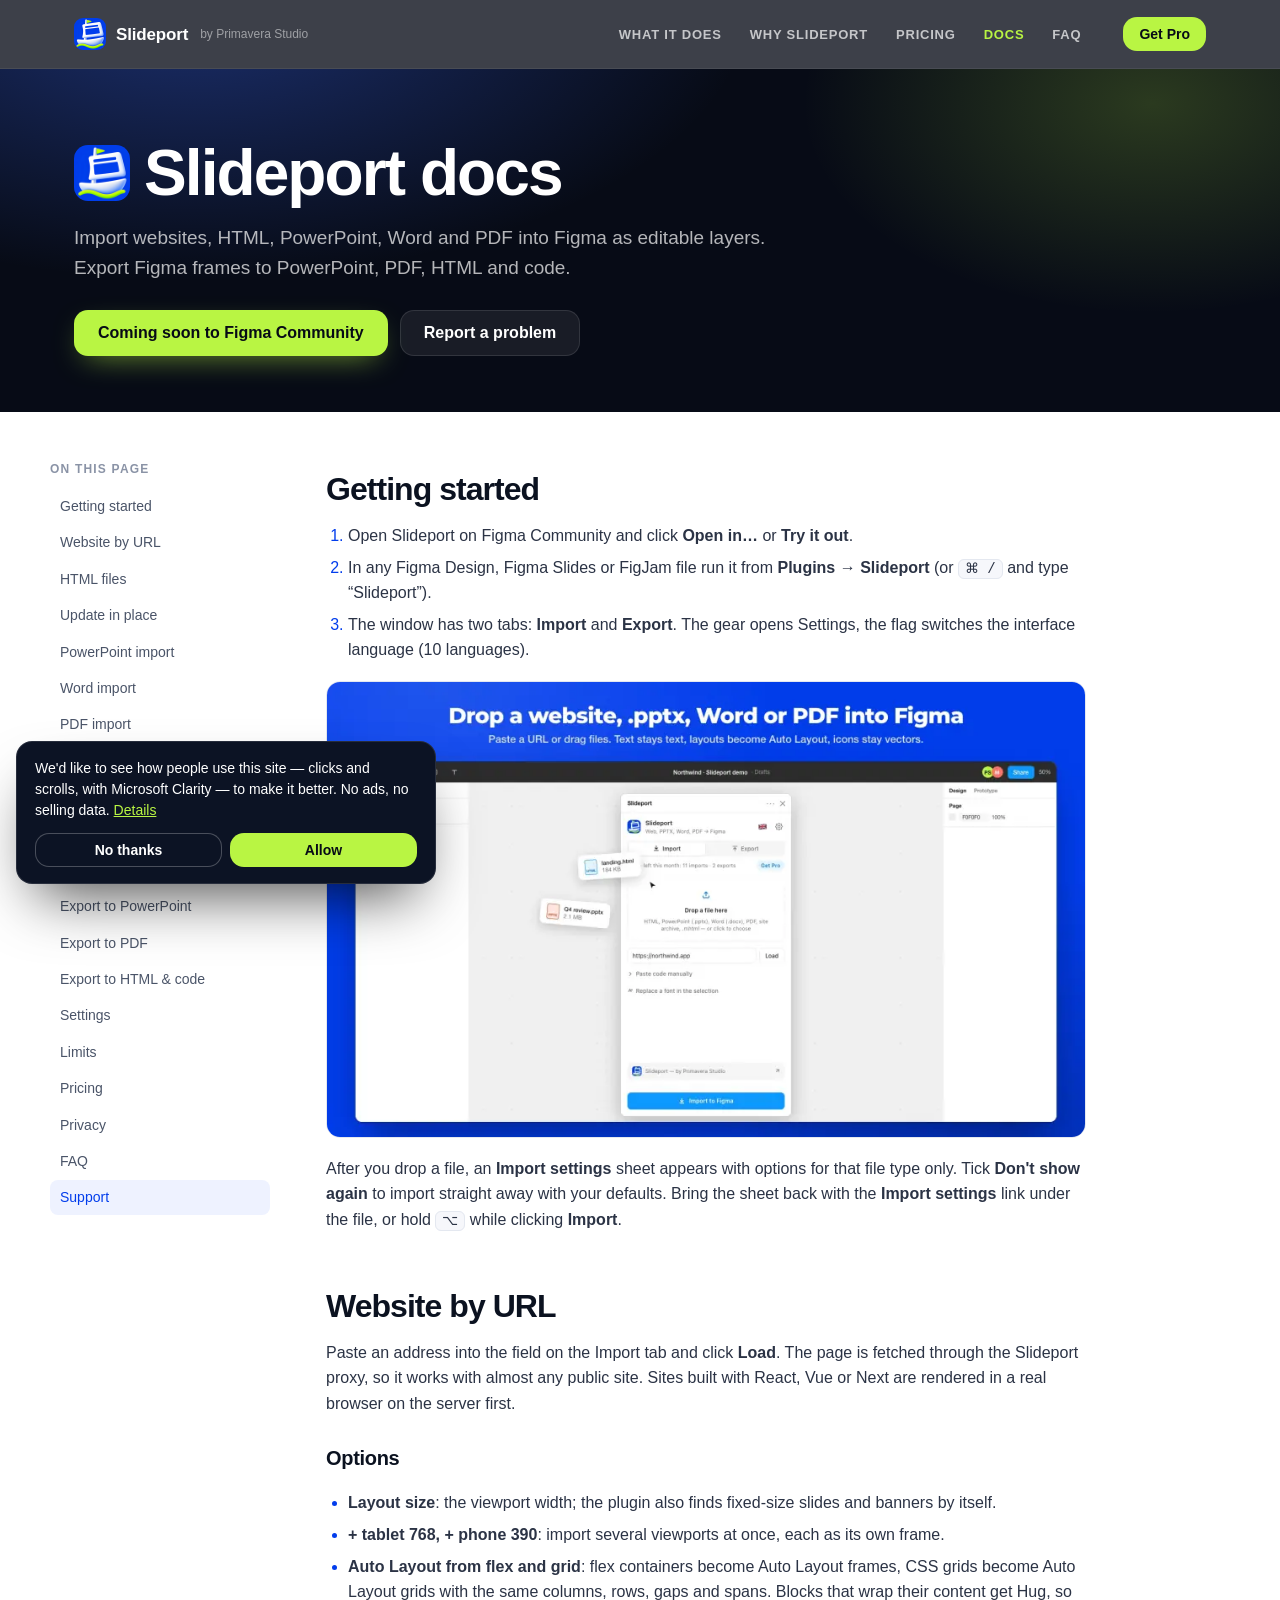
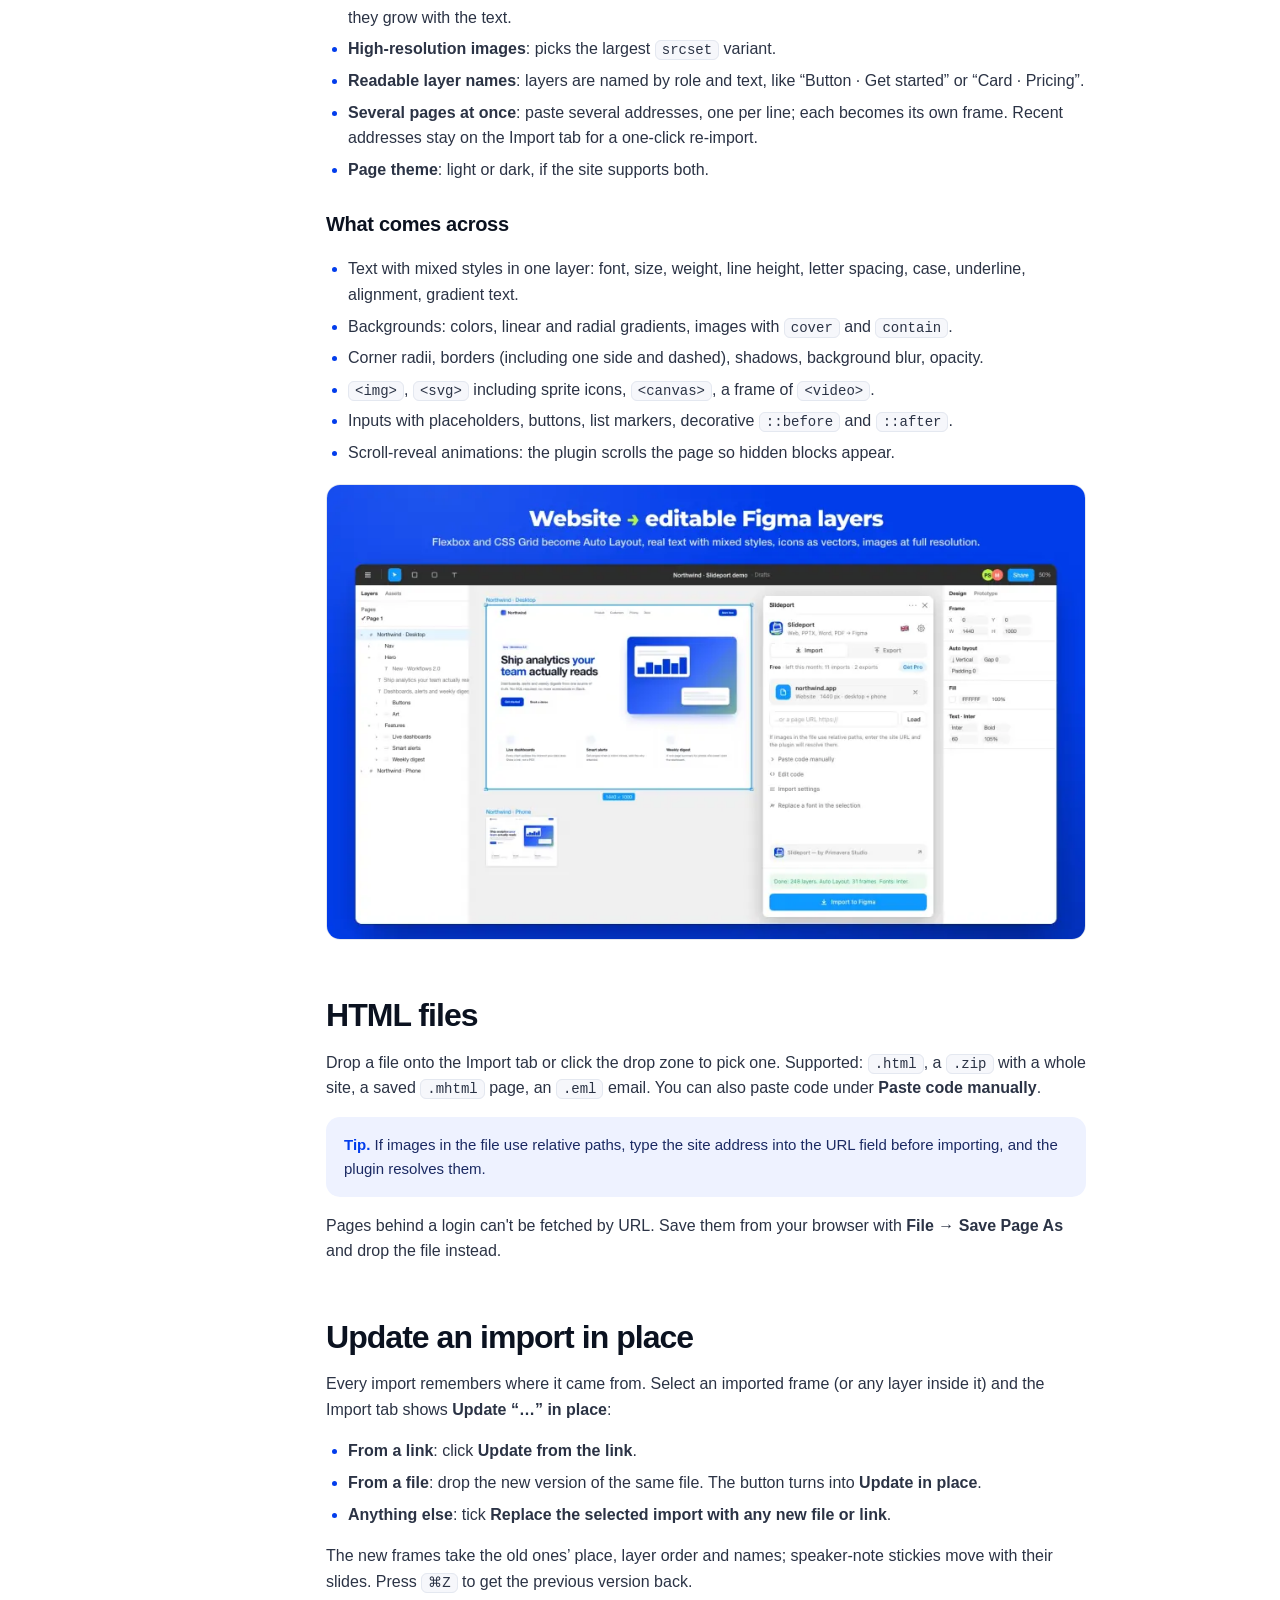
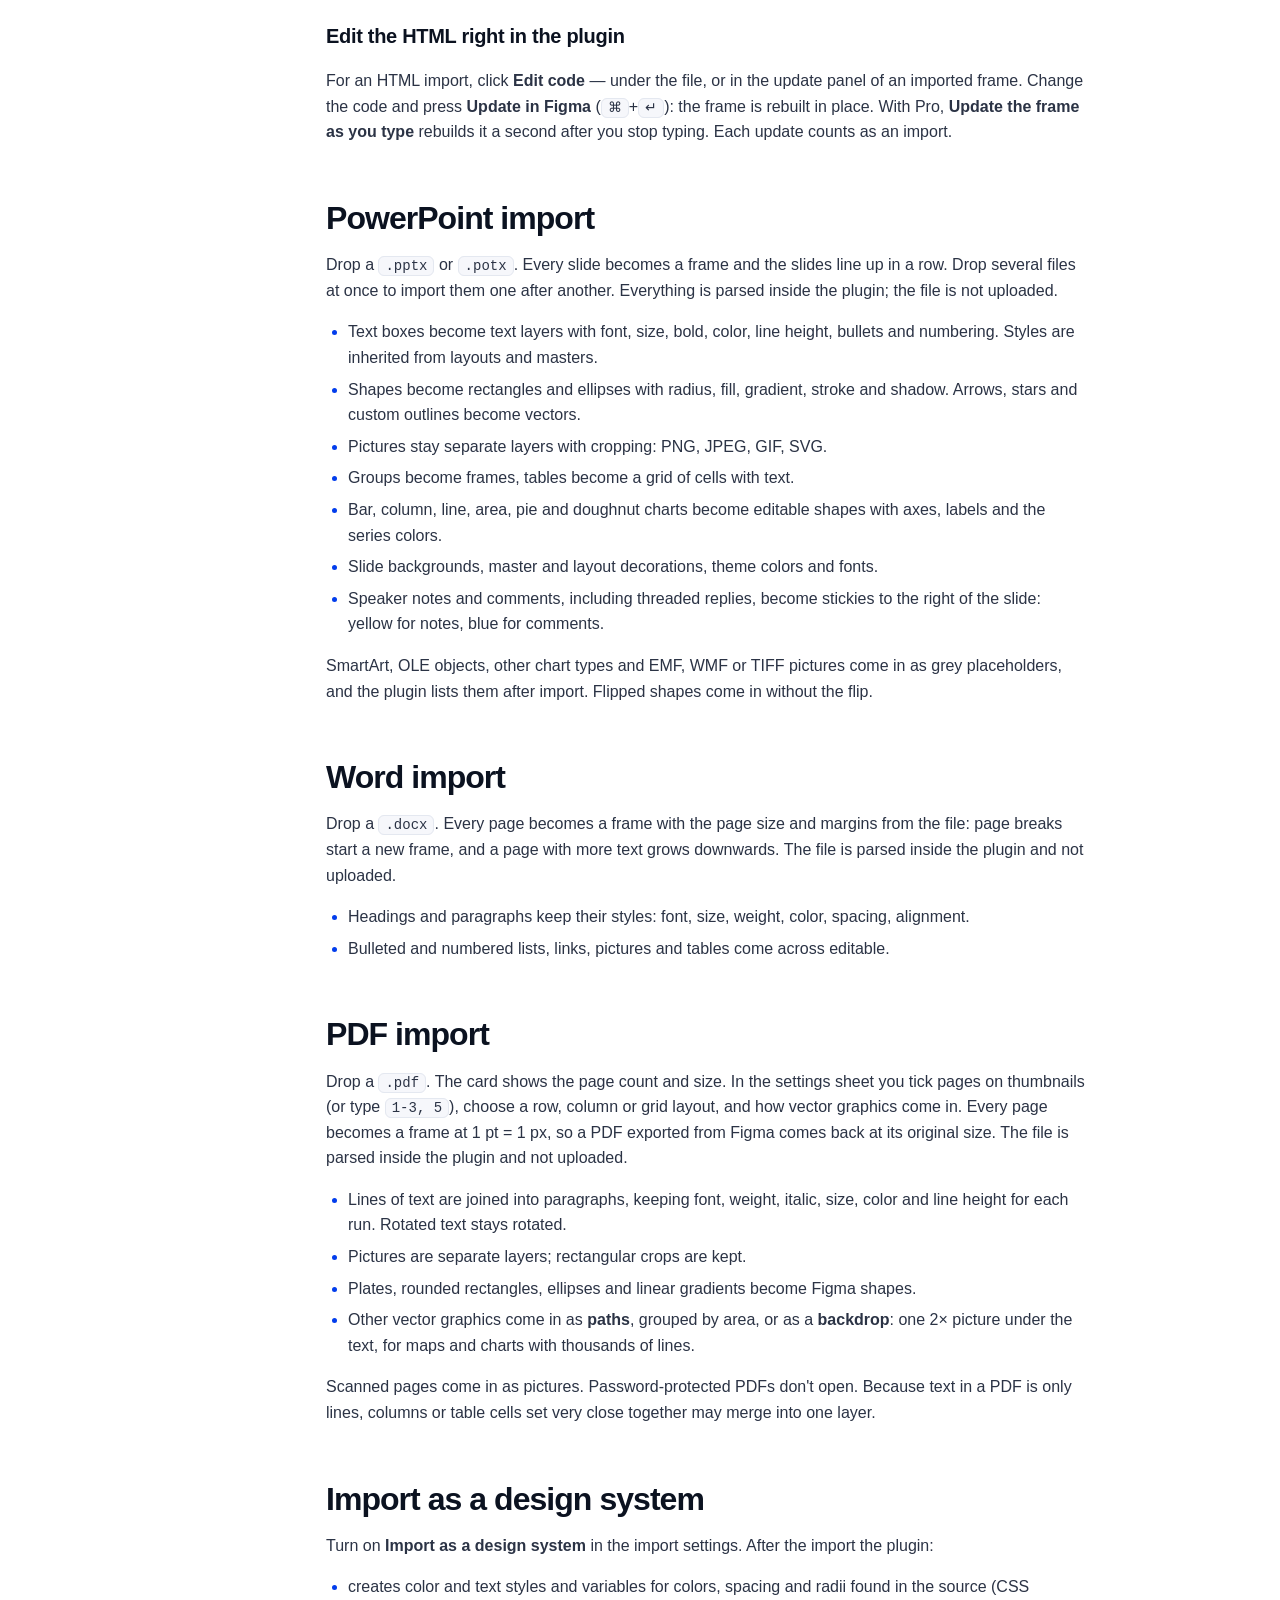
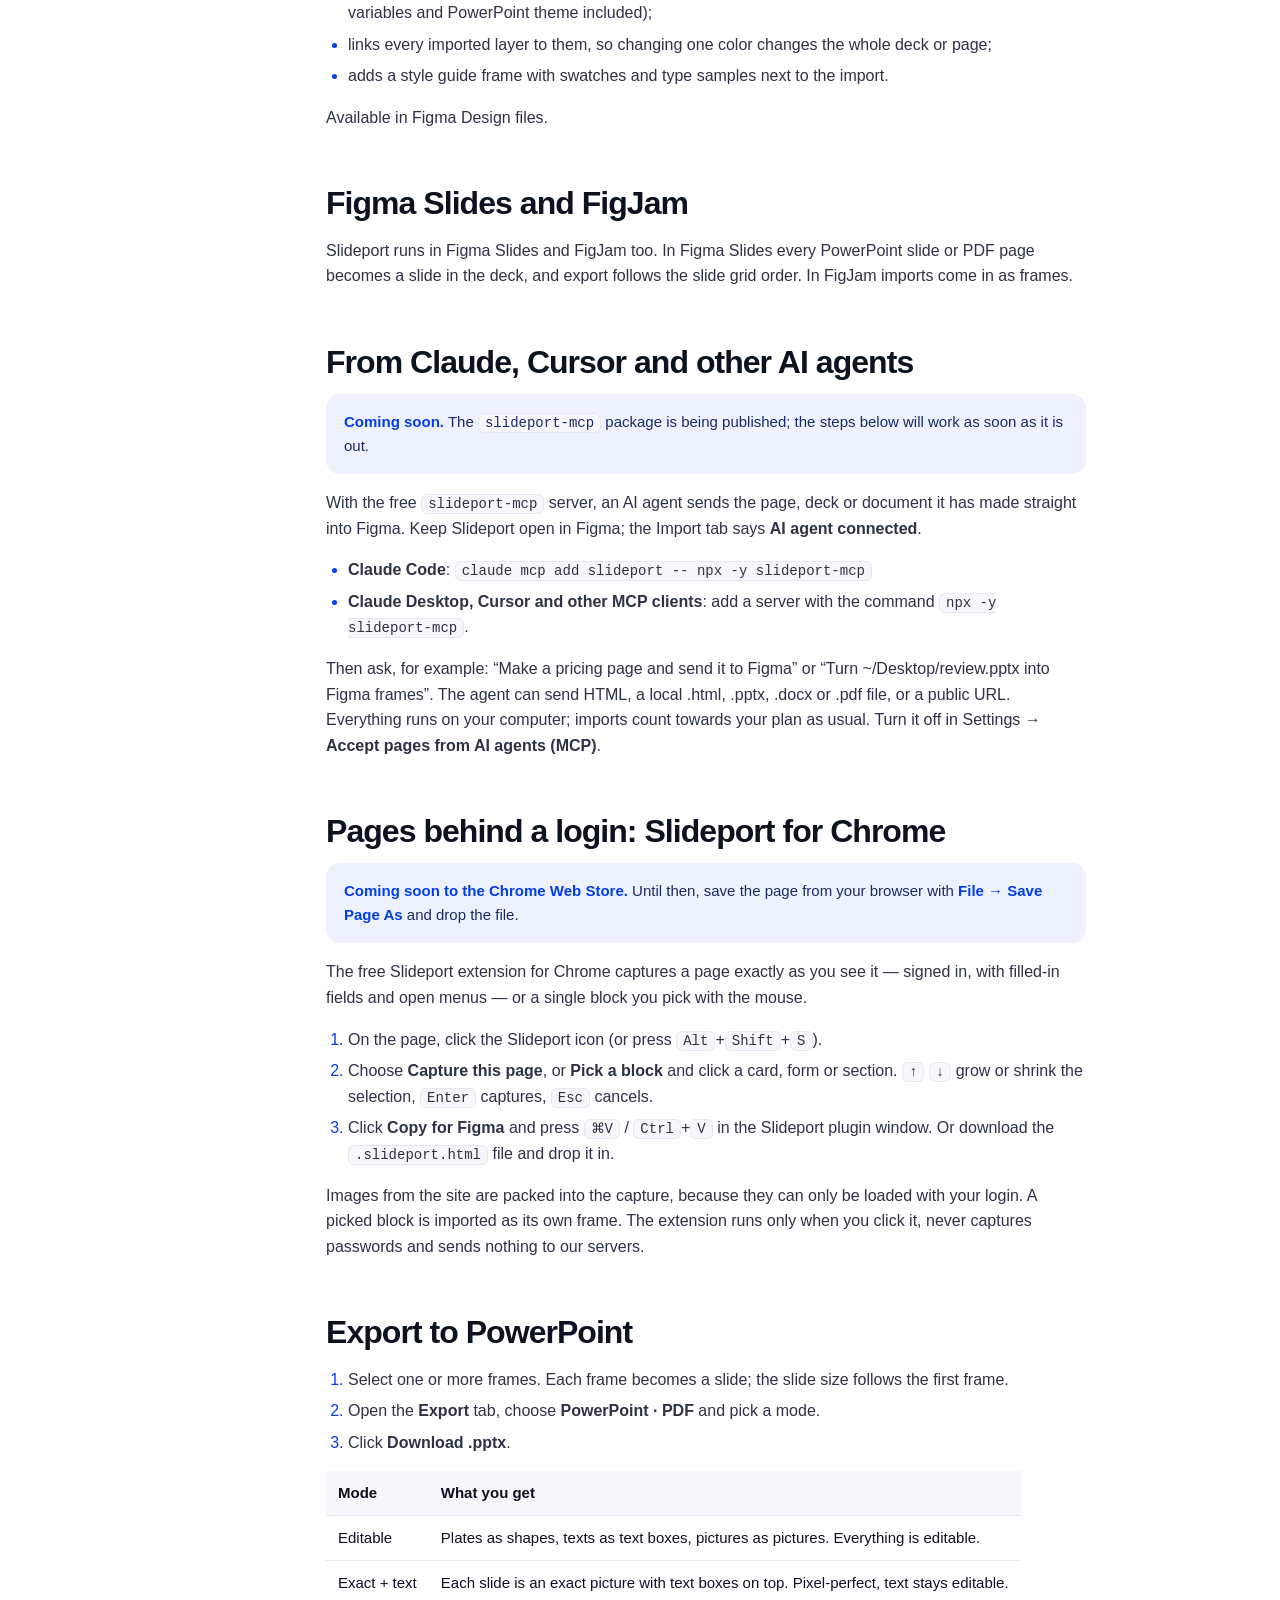
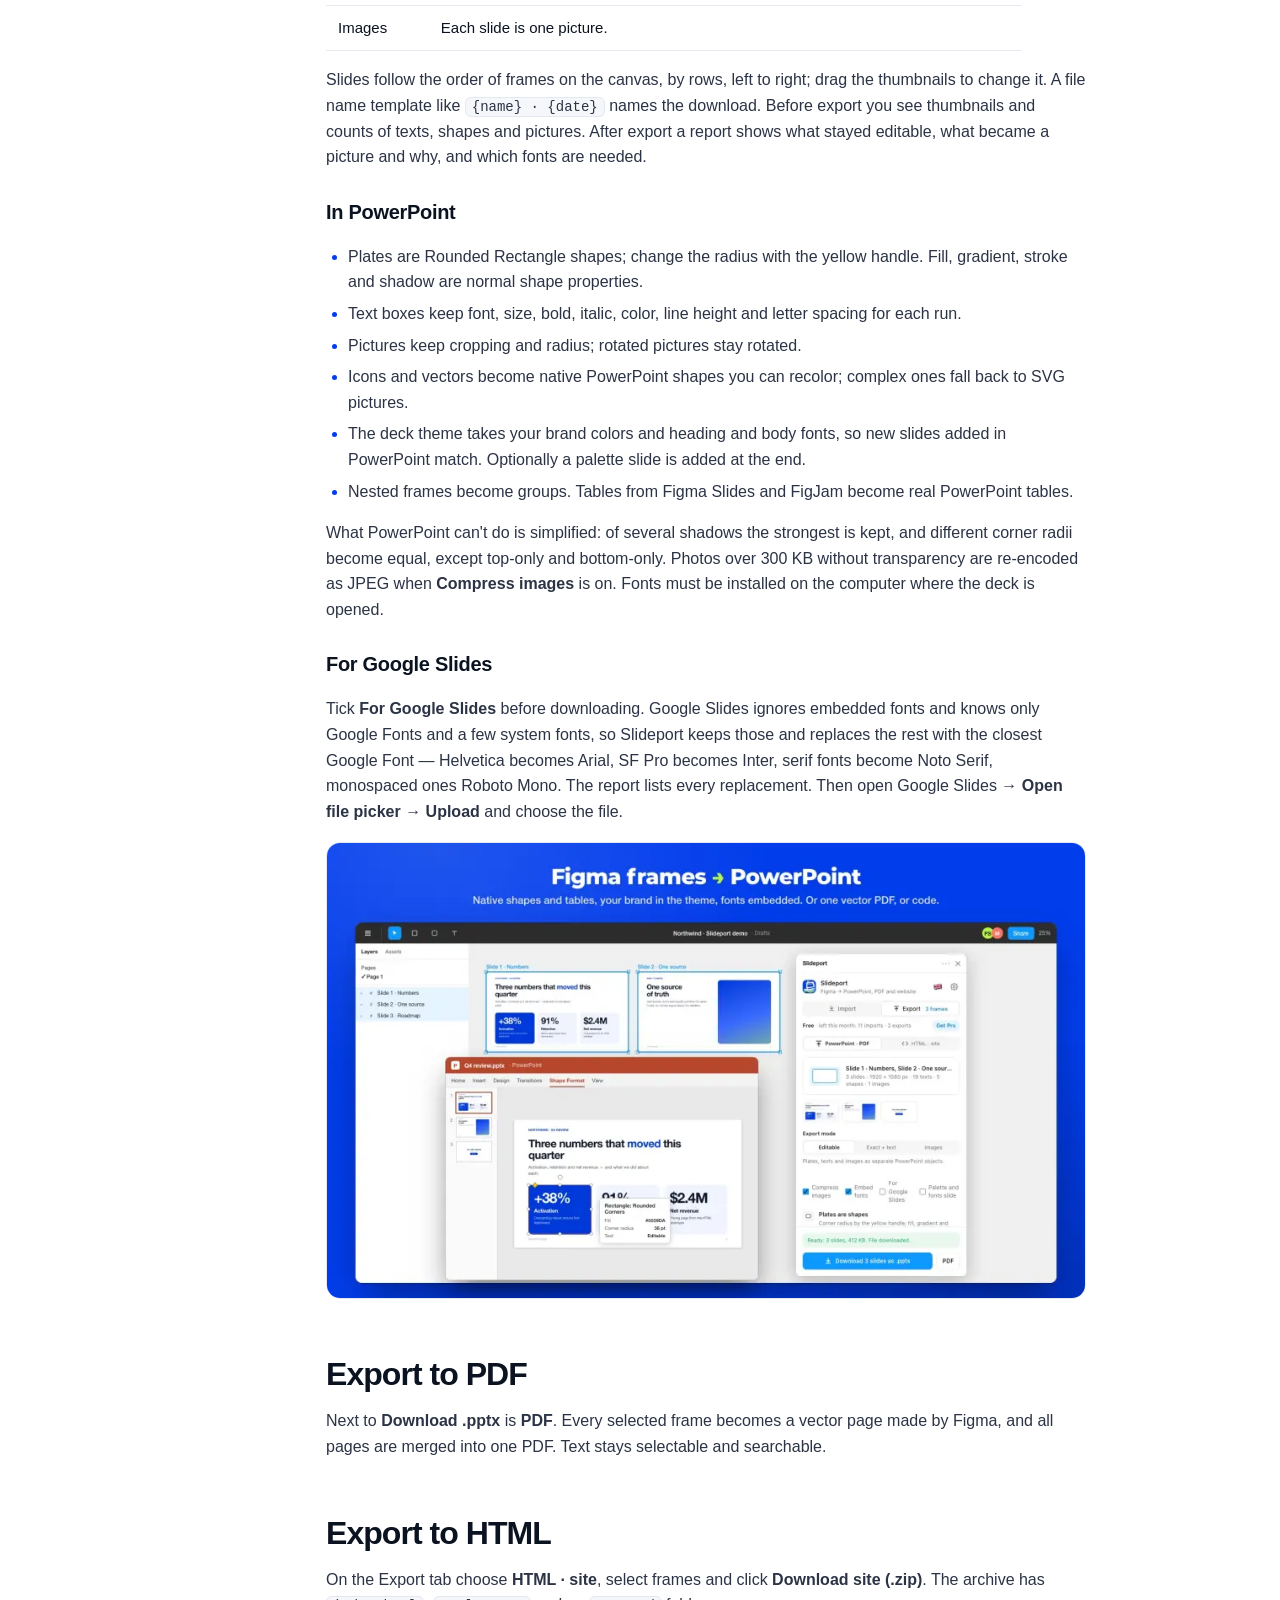
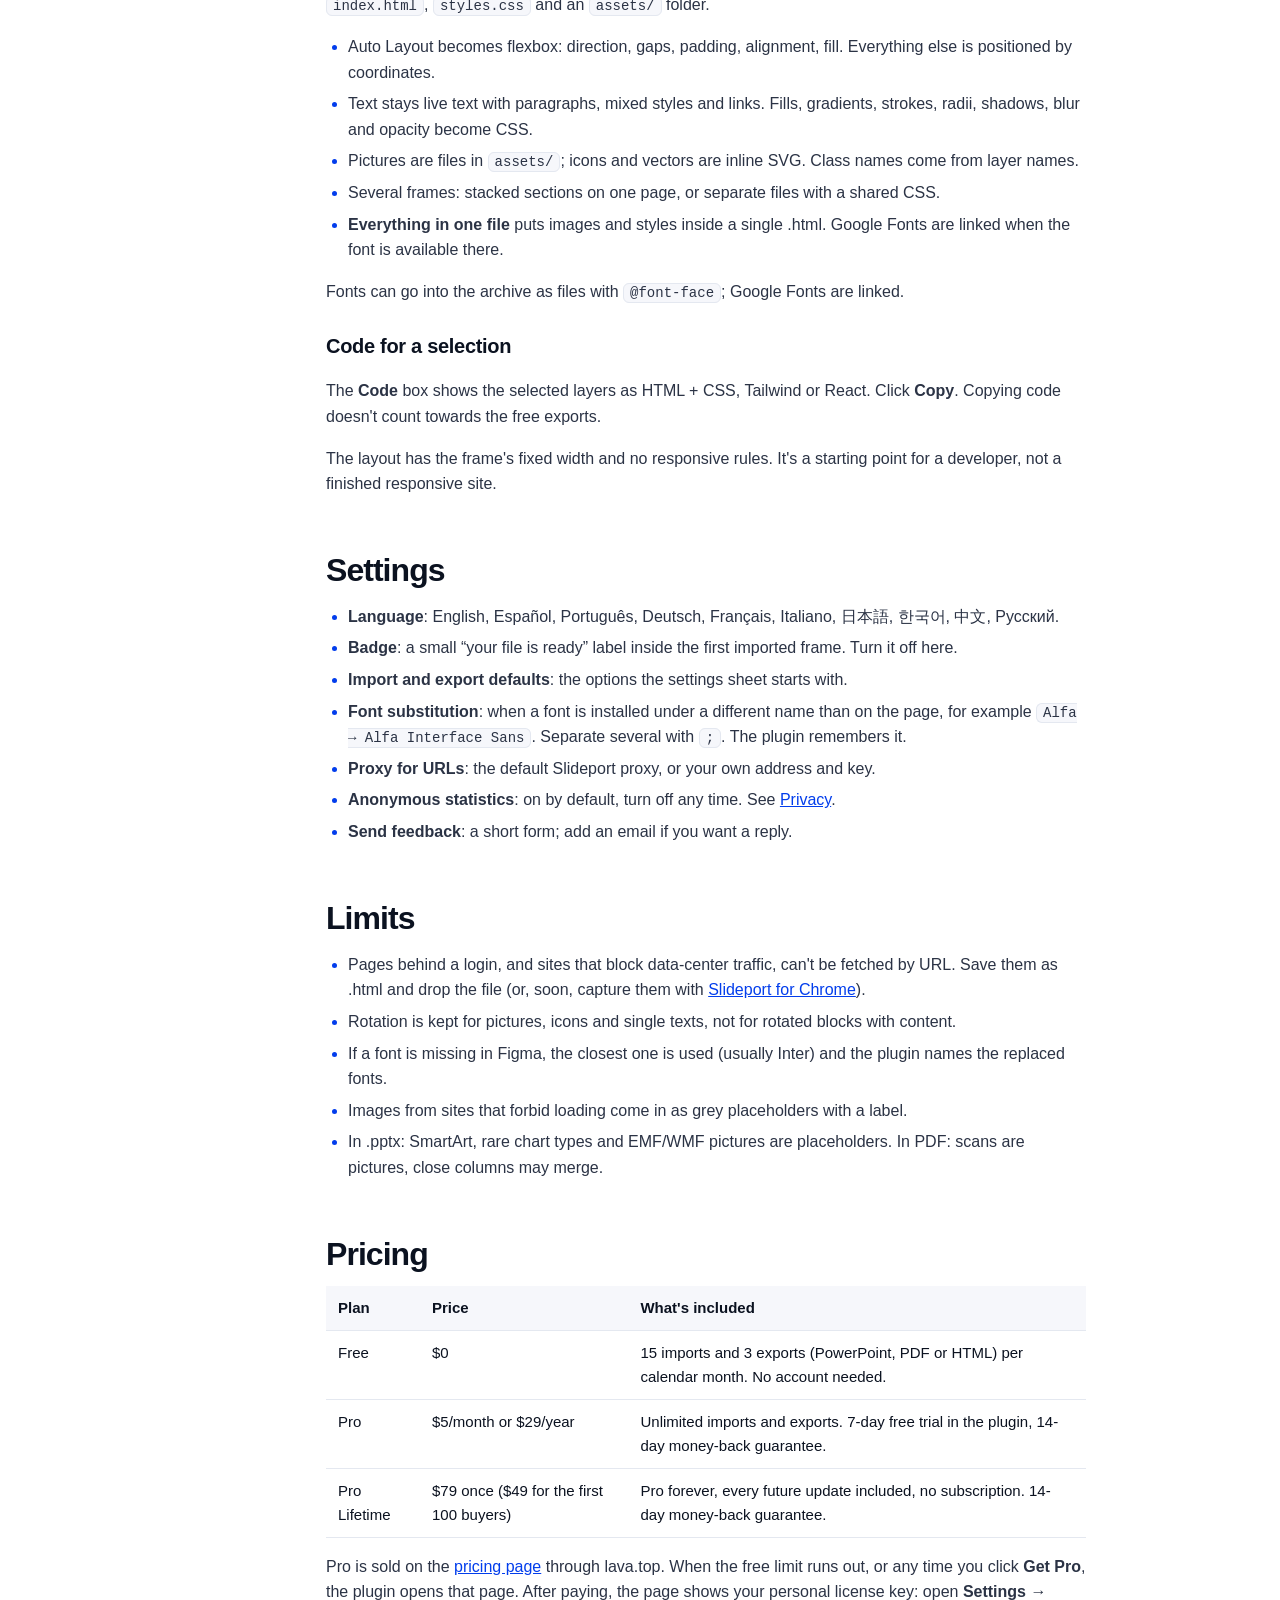
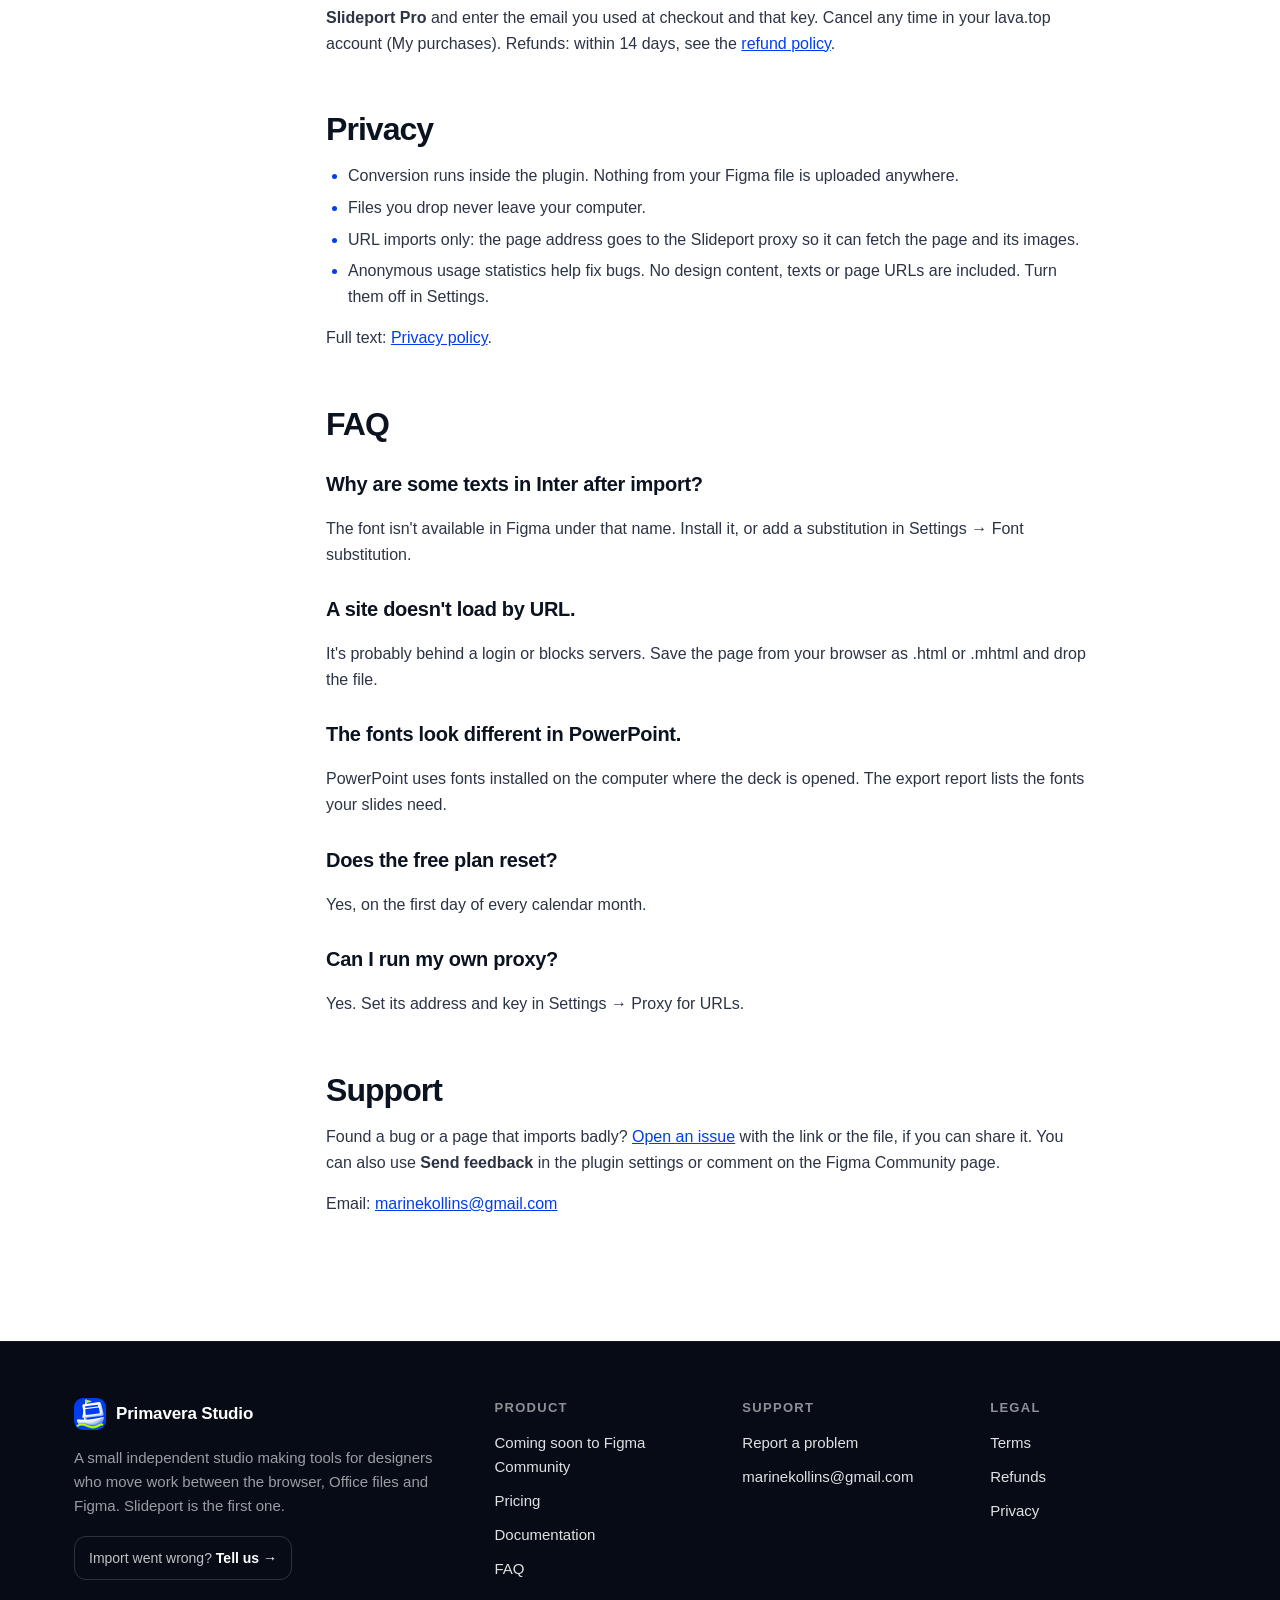
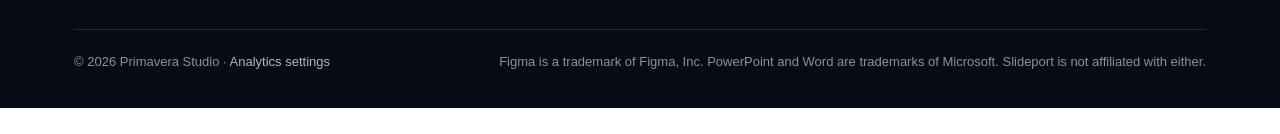
==== commit ba42d401: "Lighter screenshots: WebP in two sizes, first slide loads first, blue placeholder while loading Co-A" ====
--- a/slideport/index.html
+++ b/slideport/index.html
@@ -79,7 +79,7 @@
         <li>In any Figma Design, Figma Slides or FigJam file run it from <b>Plugins → Slideport</b> (or <kbd>⌘ /</kbd> and type “Slideport”).</li>
         <li>The window has two tabs: <b>Import</b> and <b>Export</b>. The gear opens Settings, the flag switches the interface language (10 languages).</li>
       </ol>
-      <figure><img src="../assets/screenshot-1-import.jpg" alt="Slideport import tab" loading="lazy" width="1600" height="960"></figure>
+      <figure><img src="../assets/screenshot-1-import.webp" srcset="../assets/screenshot-1-import-900.webp 900w, ../assets/screenshot-1-import.webp 1600w" sizes="(max-width: 900px) 100vw, 760px" decoding="async" loading="lazy" alt="Slideport import tab" width="1600" height="960"></figure>
       <p>After you drop a file, an <b>Import settings</b> sheet appears with options for that file type only. Tick <b>Don't show again</b> to import straight away with your defaults. Bring the sheet back with the <b>Import settings</b> link under the file, or hold <kbd>⌥</kbd> while clicking <b>Import</b>.</p>
     </section>
 
@@ -105,7 +105,7 @@
         <li>Inputs with placeholders, buttons, list markers, decorative <code>::before</code> and <code>::after</code>.</li>
         <li>Scroll-reveal animations: the plugin scrolls the page so hidden blocks appear.</li>
       </ul>
-      <figure><img src="../assets/screenshot-2-website.jpg" alt="Website imported into Figma" loading="lazy" width="1600" height="960"></figure>
+      <figure><img src="../assets/screenshot-2-website.webp" srcset="../assets/screenshot-2-website-900.webp 900w, ../assets/screenshot-2-website.webp 1600w" sizes="(max-width: 900px) 100vw, 760px" decoding="async" loading="lazy" alt="Website imported into Figma" width="1600" height="960"></figure>
     </section>
 
     <section id="html">
@@ -229,7 +229,7 @@
       <p>What PowerPoint can't do is simplified: of several shadows the strongest is kept, and different corner radii become equal, except top-only and bottom-only. Photos over 300&nbsp;KB without transparency are re-encoded as JPEG when <b>Compress images</b> is on. Fonts must be installed on the computer where the deck is opened.</p>
       <h3>For Google Slides</h3>
       <p>Tick <b>For Google Slides</b> before downloading. Google Slides ignores embedded fonts and knows only Google Fonts and a few system fonts, so Slideport keeps those and replaces the rest with the closest Google Font — Helvetica becomes Arial, SF Pro becomes Inter, serif fonts become Noto Serif, monospaced ones Roboto Mono. The report lists every replacement. Then open Google Slides → <b>Open file picker</b> → <b>Upload</b> and choose the file.</p>
-      <figure><img src="../assets/screenshot-3-powerpoint.jpg" alt="Figma frames exported to PowerPoint" loading="lazy" width="1600" height="960"></figure>
+      <figure><img src="../assets/screenshot-3-powerpoint.webp" srcset="../assets/screenshot-3-powerpoint-900.webp 900w, ../assets/screenshot-3-powerpoint.webp 1600w" sizes="(max-width: 900px) 100vw, 760px" decoding="async" loading="lazy" alt="Figma frames exported to PowerPoint" width="1600" height="960"></figure>
     </section>
 
     <section id="export-pdf">
--- a/styles.css
+++ b/styles.css
@@ -609,3 +609,7 @@
 .prose-dark section { padding: 28px 32px; margin-bottom: 18px; border-radius: 22px; border: 1px solid var(--glass-line); background: linear-gradient(180deg, rgba(255,255,255,.05), rgba(255,255,255,.02)); }
 @media (max-width: 640px) { .prose-dark section { padding: 22px 18px; } }
 @media (max-width: 640px) { .landing .hero { padding: 48px 0 24px; } .landing .section { padding: 64px 0; } .landing .section-head { margin-bottom: 32px; } .hero-shot { margin-top: 40px; } .landing .pill { font-size: 12px; } }
+/* while a screenshot loads, its slot already has the right shape and the blue of the picture, not a black hole */
+.car-track figure { aspect-ratio: 5 / 3; background: linear-gradient(180deg, #1f4ff0, #0f2fb8); border-radius: 20px; }
+.car-track img { height: 100%; object-fit: cover; }
+@media (max-width: 760px) { .car-track figure { border-radius: 14px; } }
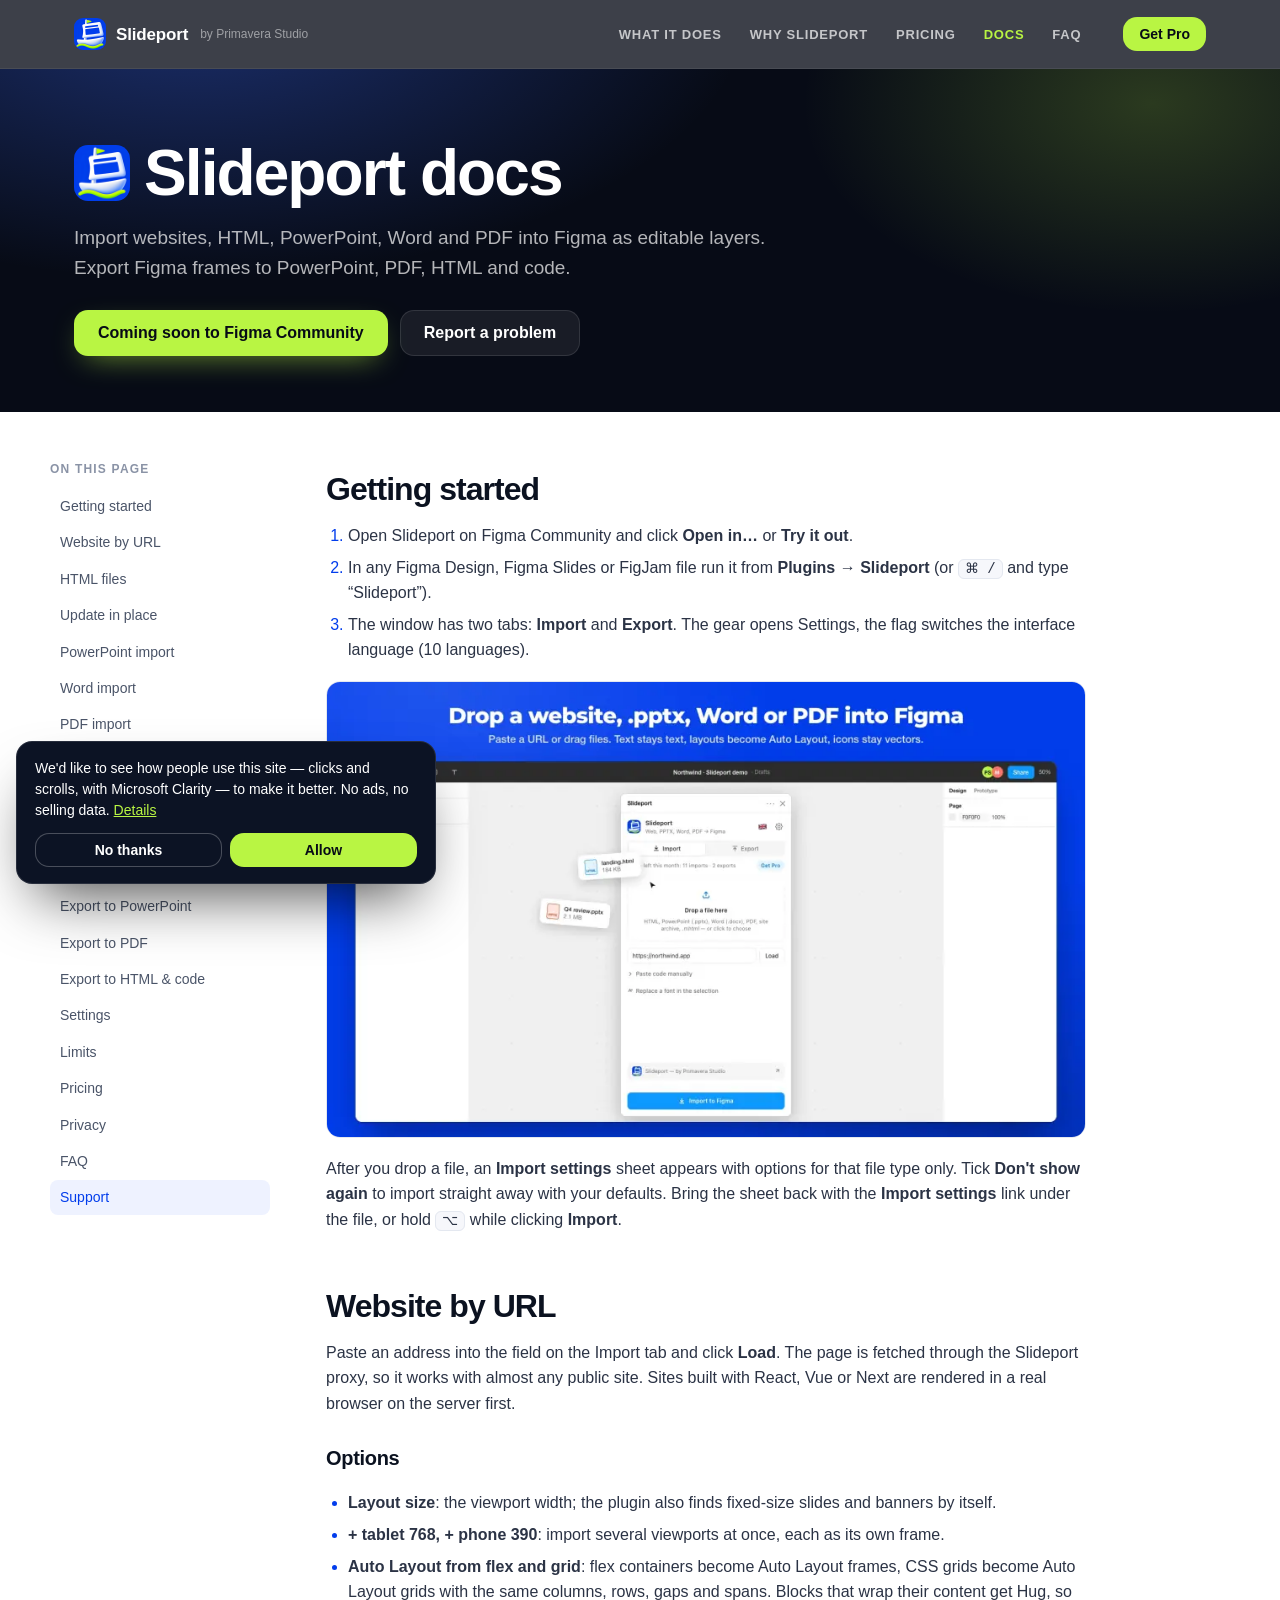
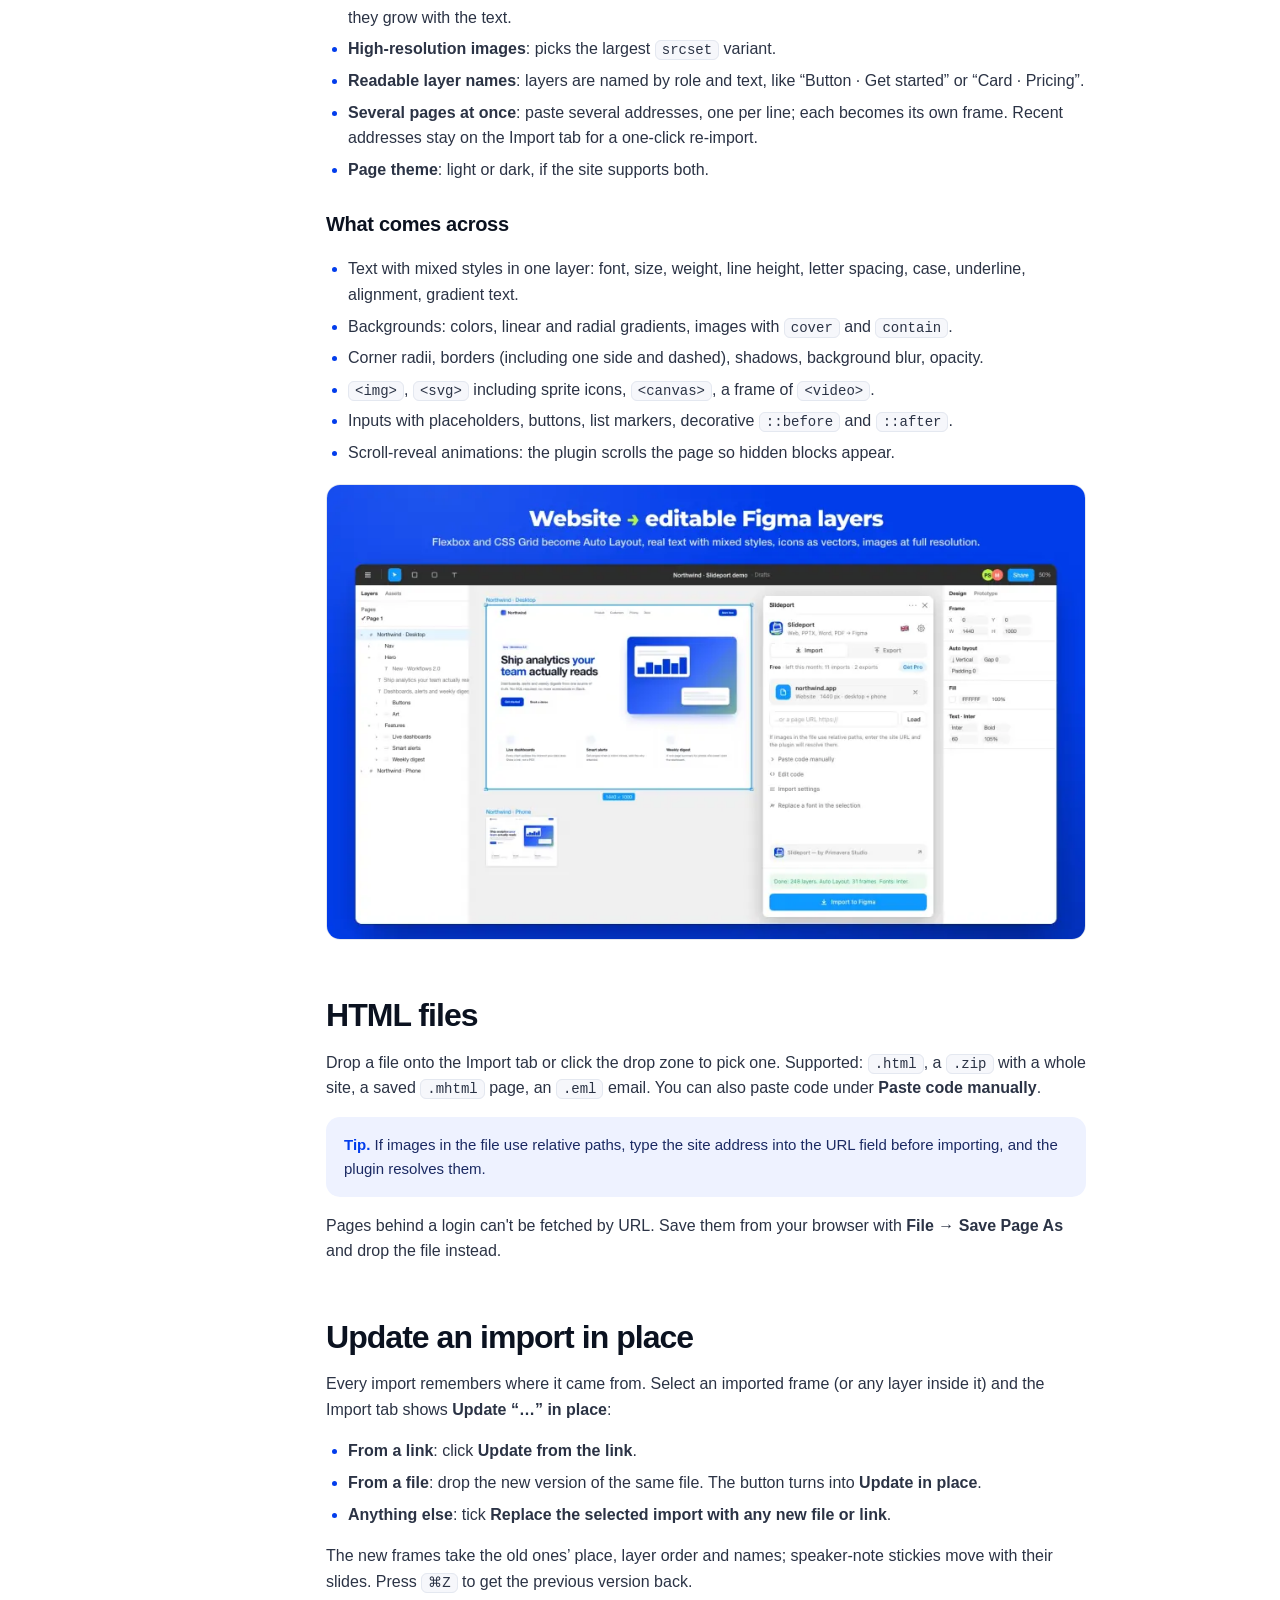
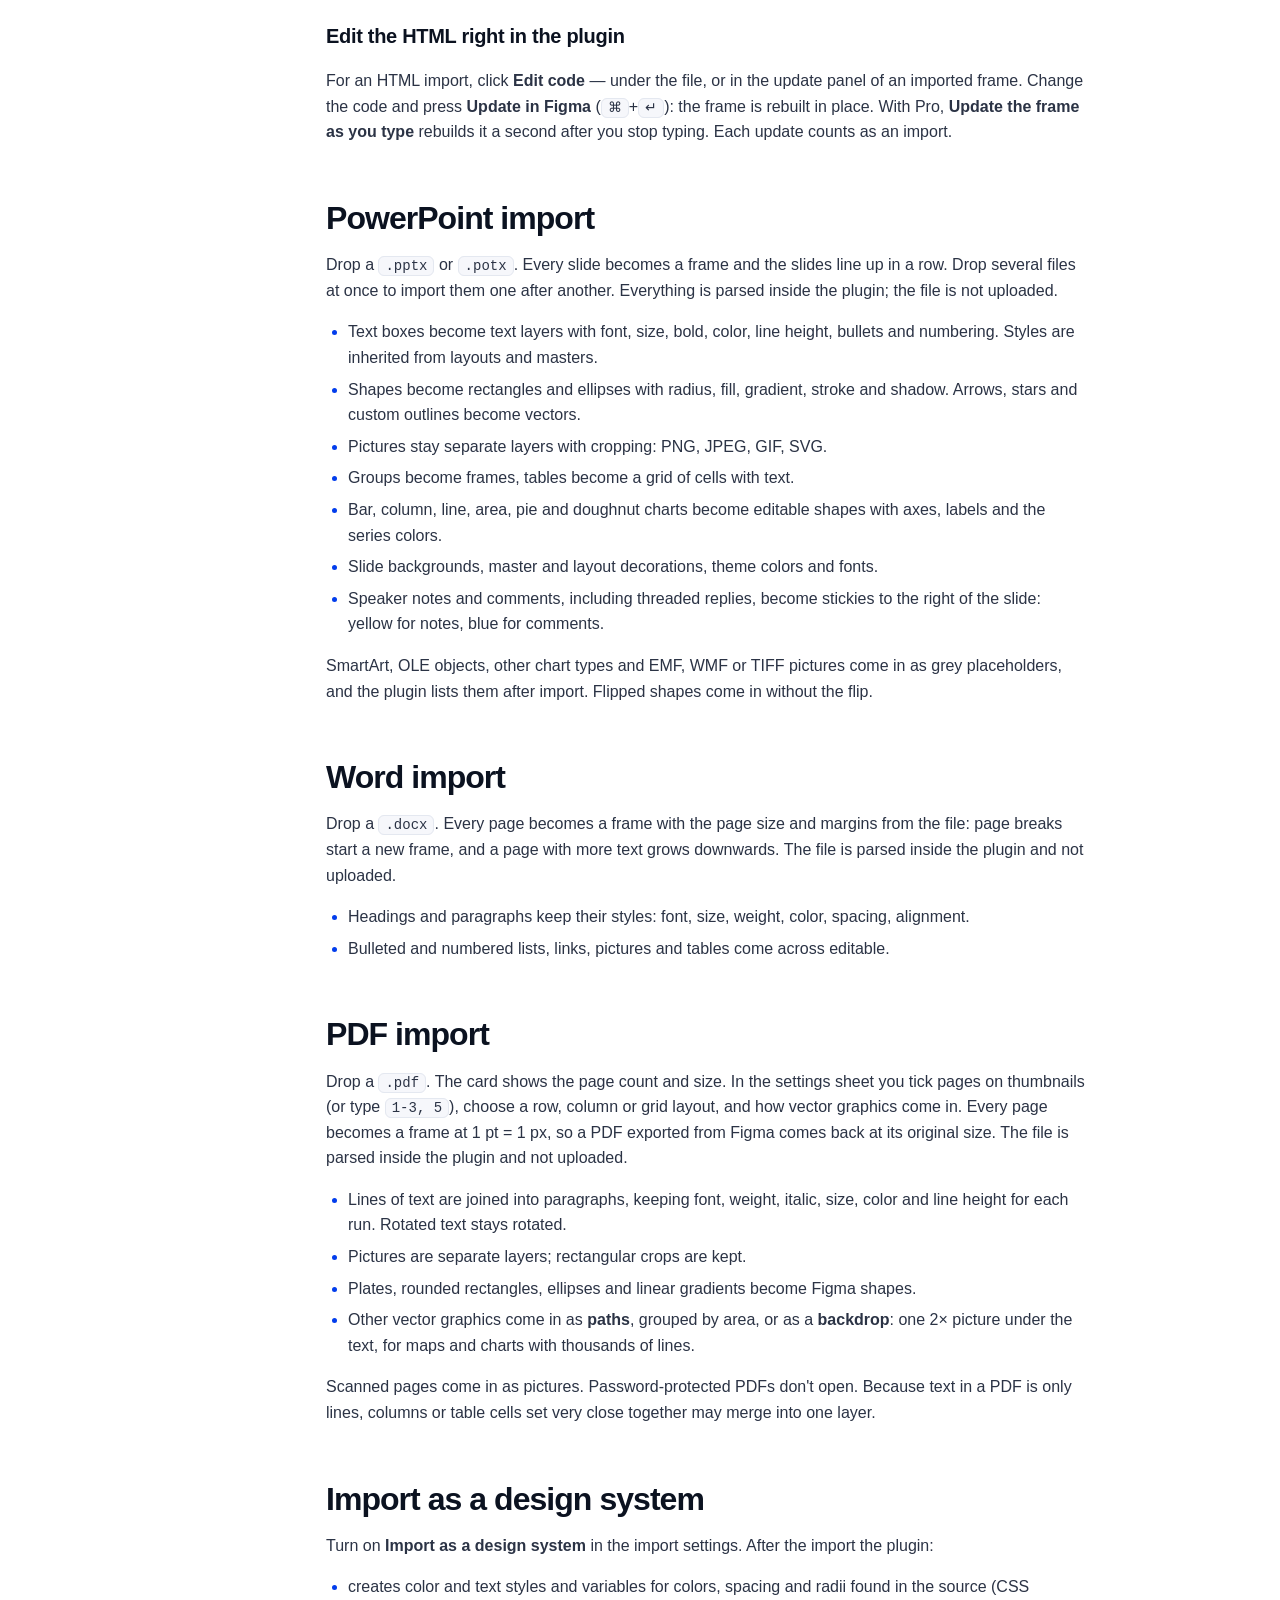
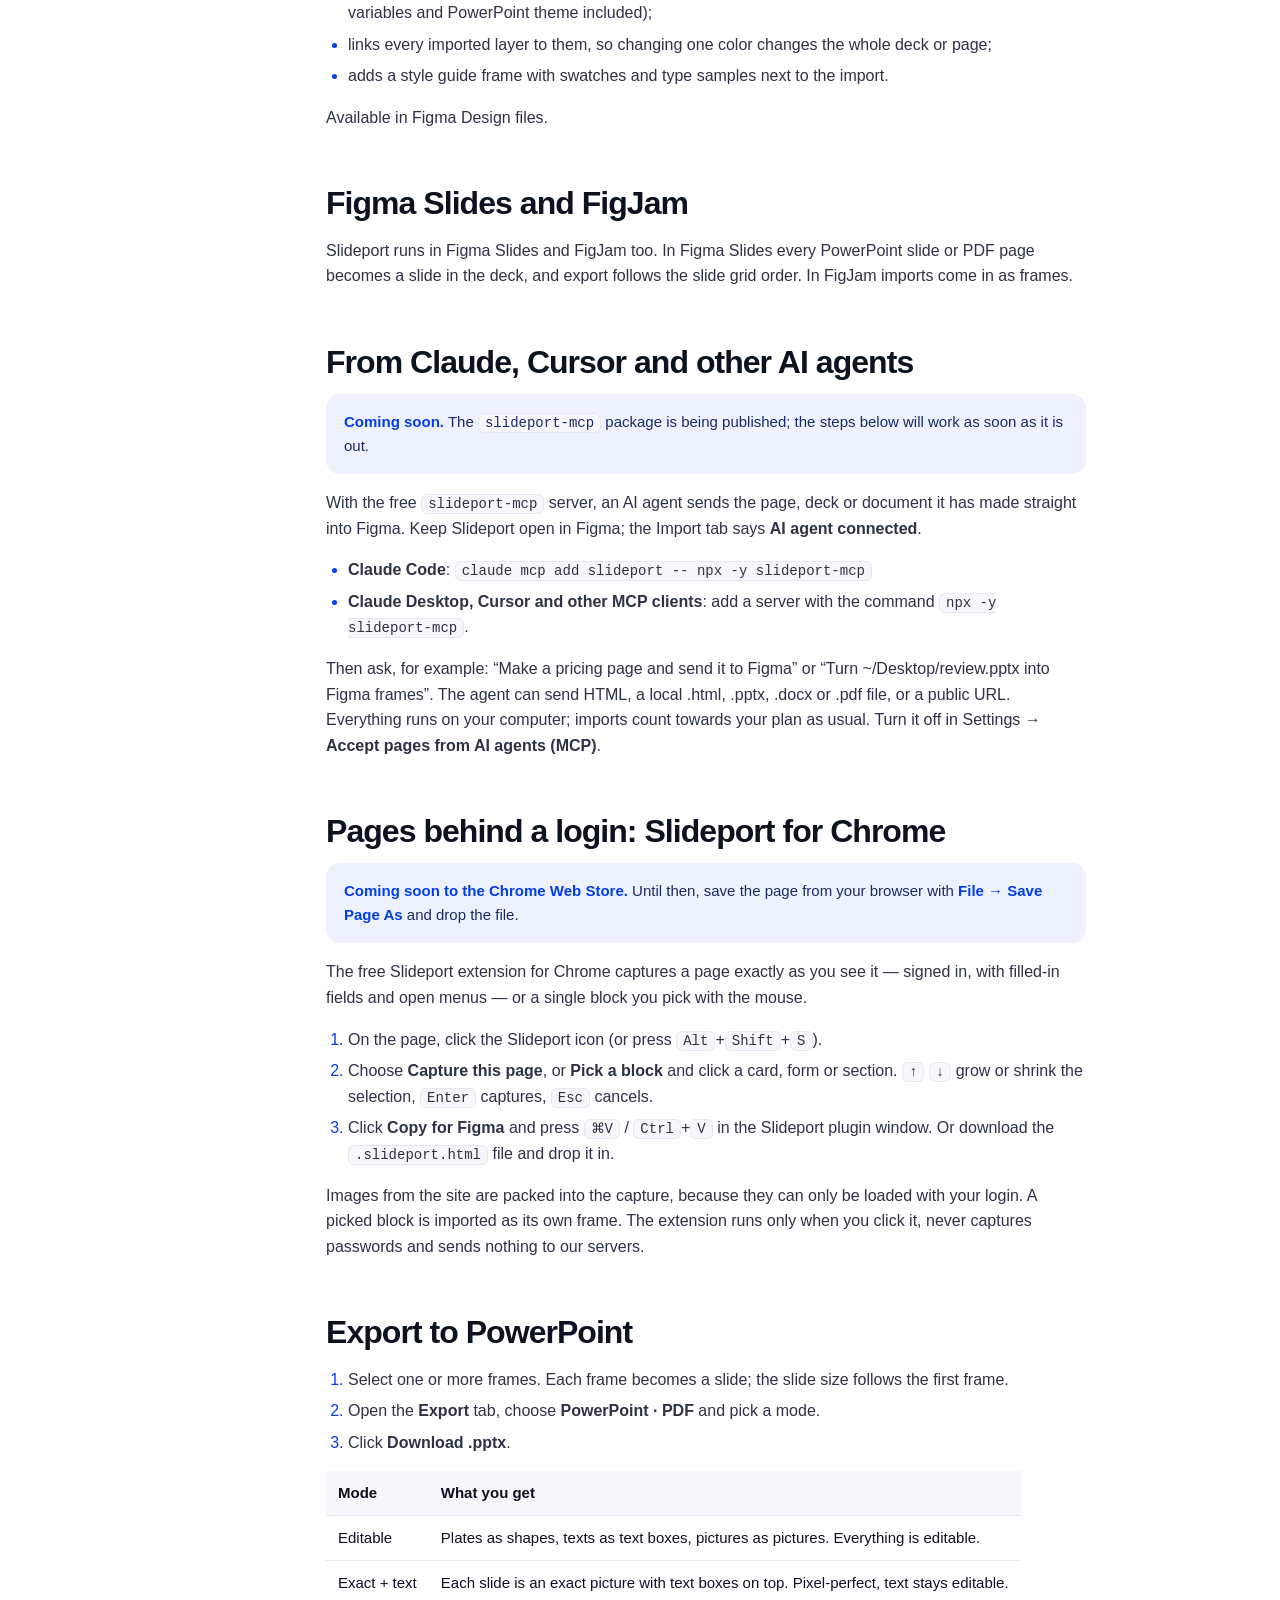
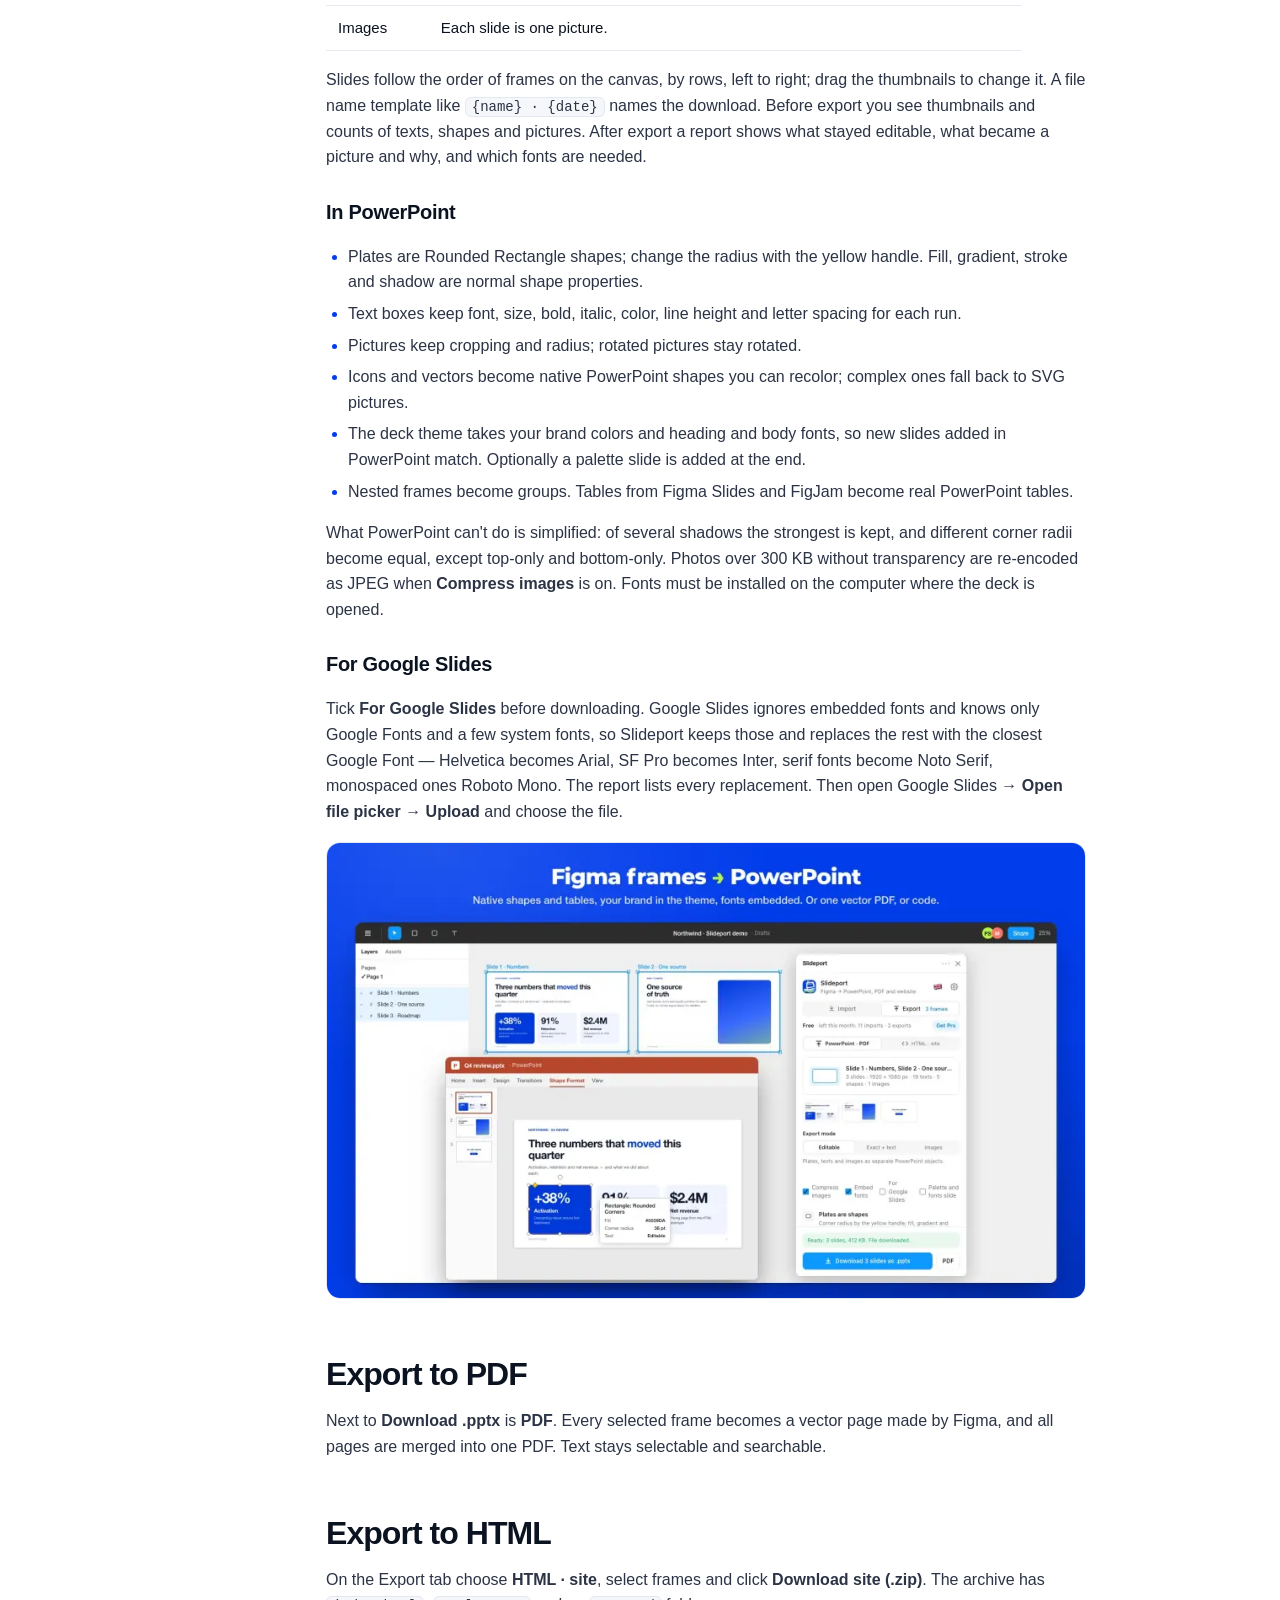
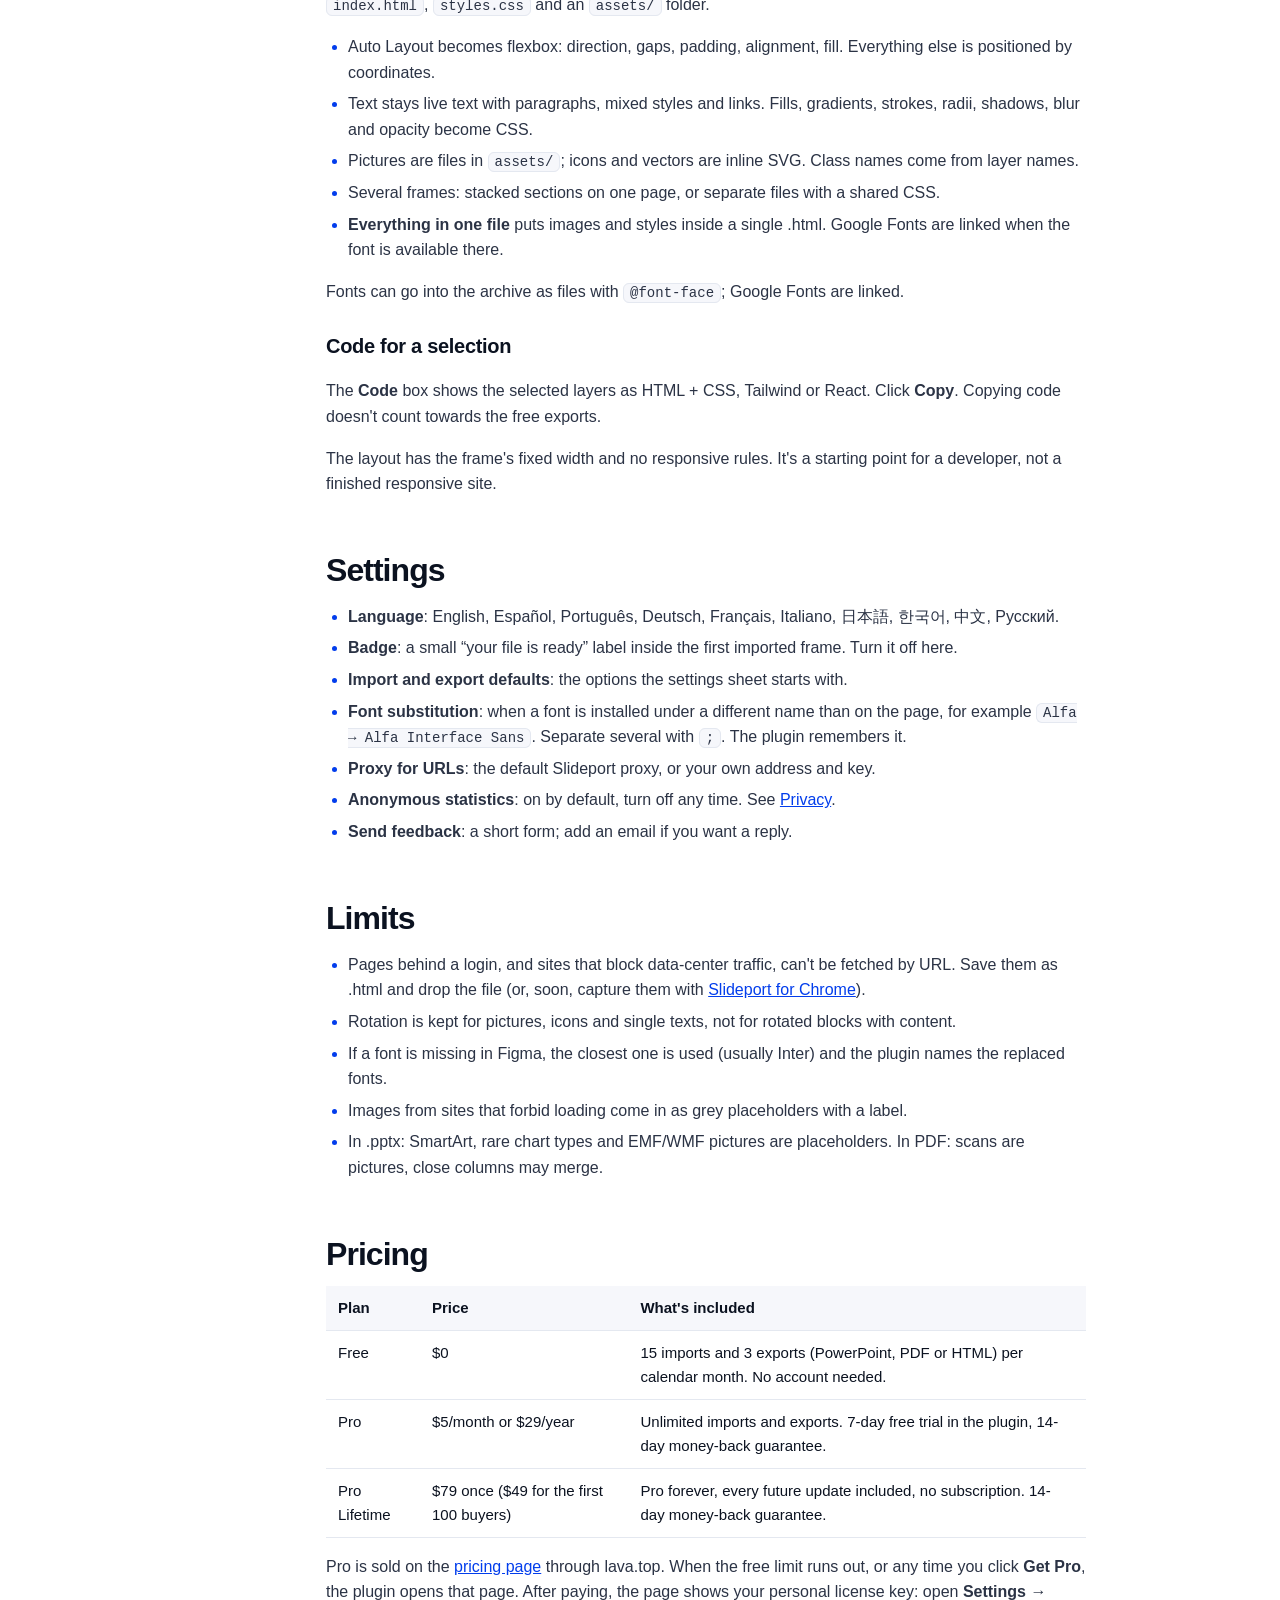
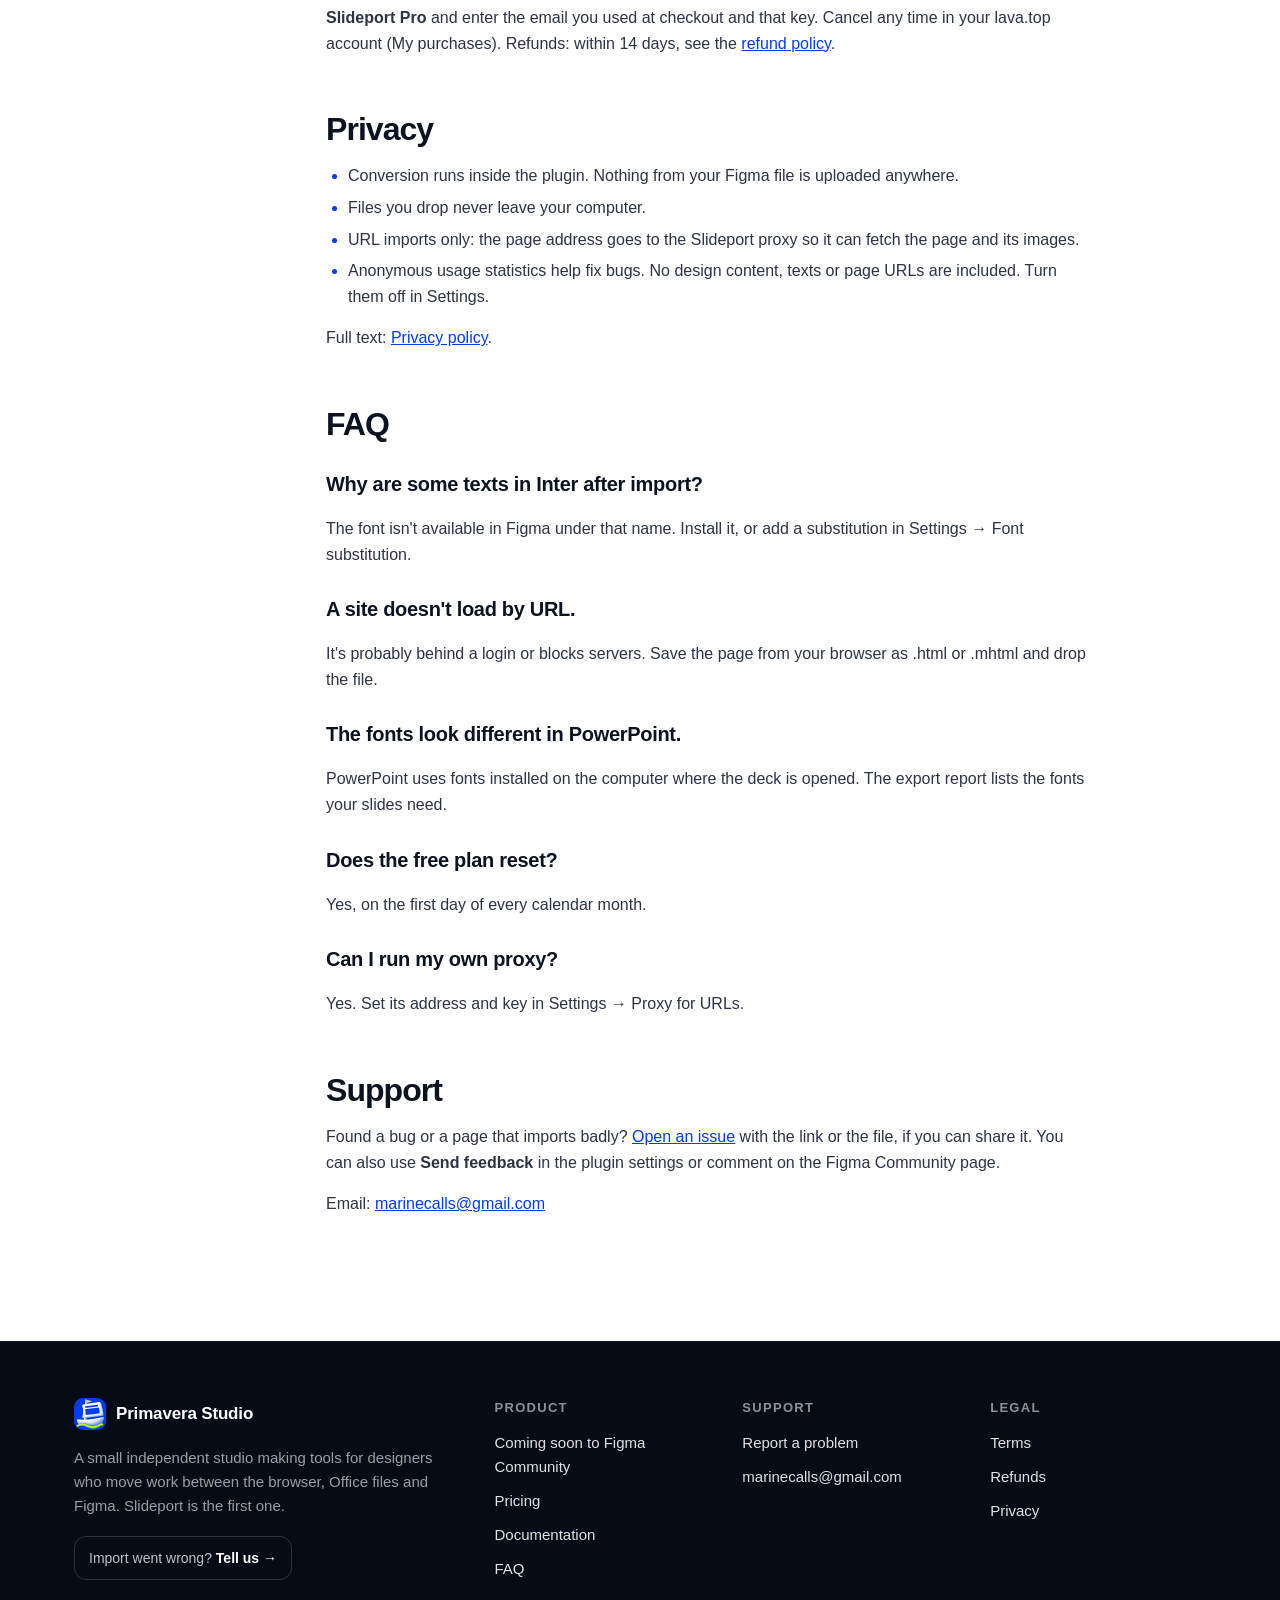
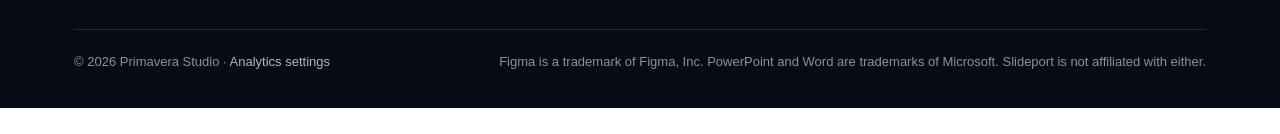
==== commit e6c1fdd2: "Support email: marinecalls@gmail.com, mail links open with the subject «Slideport support» Co-Author" ====
--- a/slideport/index.html
+++ b/slideport/index.html
@@ -14,7 +14,7 @@
 <link rel="preconnect" href="https://fonts.googleapis.com">
 <link rel="preconnect" href="https://fonts.gstatic.com" crossorigin>
 <link href="https://fonts.googleapis.com/css2?family=Inter:wght@400;500;600;700;800&family=Inter+Tight:wght@700;800&display=swap" rel="stylesheet">
-<link rel="stylesheet" href="../styles.css">
+<link rel="stylesheet" href="../styles.css?v=4fdc5348">
 </head>
 <body>
 
@@ -361,6 +361,6 @@
   </div>
 </footer>
 
-<script src="../site.js"></script>
+<script src="../site.js?v=4fdc5348"></script>
 </body>
 </html>
--- a/styles.css
+++ b/styles.css
@@ -613,3 +613,42 @@
 .car-track figure { aspect-ratio: 5 / 3; background: linear-gradient(180deg, #1f4ff0, #0f2fb8); border-radius: 20px; }
 .car-track img { height: 100%; object-fit: cover; }
 @media (max-width: 760px) { .car-track figure { border-radius: 14px; } }
+
+/* cursor light (landing and pricing; mouse only) */
+.cursor-glow { position: fixed; left: 0; top: 0; pointer-events: none; opacity: 0; transition: opacity .3s; will-change: transform; }
+.has-cursor .cursor-glow { opacity: 1; }
+.cursor-glow { z-index: 0; width: 640px; height: 640px; margin: -320px 0 0 -320px; border-radius: 50%;
+  background: radial-gradient(circle, rgba(185,245,67,.10), rgba(126,224,255,.05) 35%, transparent 65%); }
+/* keep content above the light */
+.landing .nav, .landing .launch-bar, .landing header, .landing section, .landing footer { position: relative; z-index: 1; }
+.landing .nav { z-index: 10; position: sticky; }
+
+/* card spotlight: a lime glow inside the card and on its edge, where the mouse is */
+.spot { position: relative; isolation: isolate; }
+.spot::after { content: ""; position: absolute; inset: -1px; border-radius: inherit; pointer-events: none; opacity: 0; transition: opacity .3s; z-index: -1;
+  background: radial-gradient(360px circle at var(--mx, 50%) var(--my, 50%), rgba(185,245,67,.10), transparent 60%); }
+.spot::before { content: ""; position: absolute; inset: -1px; border-radius: inherit; padding: 1px; pointer-events: none; opacity: 0; transition: opacity .3s;
+  background: radial-gradient(260px circle at var(--mx, 50%) var(--my, 50%), rgba(185,245,67,.85), rgba(126,224,255,.35) 40%, transparent 70%);
+  -webkit-mask: linear-gradient(#000 0 0) content-box, linear-gradient(#000 0 0); -webkit-mask-composite: xor; mask-composite: exclude; }
+.spot:hover::before, .spot:hover::after { opacity: 1; }
+
+/* reveal on scroll */
+.reveal { opacity: 0; transform: translateY(28px); transition: opacity .7s cubic-bezier(.2,.7,.2,1) var(--d, 0ms), transform .7s cubic-bezier(.2,.7,.2,1) var(--d, 0ms); }
+.reveal.in { opacity: 1; transform: none; }
+.landing .job.reveal.in:hover { transform: translateY(-4px); transition-delay: 0ms; }
+
+/* hero shot tilt */
+.hero-shot .car-view { transform-origin: 50% 0; will-change: transform; transition: transform .1s linear; }
+
+/* click: soft glow + two faint rings, slow ease-out */
+.click-burst { position: fixed; z-index: 70; width: 0; height: 0; pointer-events: none; }
+.click-burst i { position: absolute; left: -40px; top: -40px; width: 80px; height: 80px; border-radius: 50%;
+  background: radial-gradient(circle, rgba(185,245,67,.28), rgba(126,224,255,.10) 45%, transparent 70%); animation: burst-glow .9s cubic-bezier(.16,1,.3,1) forwards; }
+.click-burst b { position: absolute; left: -20px; top: -20px; width: 40px; height: 40px; border-radius: 50%;
+  border: 1px solid rgba(185,245,67,.45); box-shadow: 0 0 12px rgba(185,245,67,.25), inset 0 0 8px rgba(126,224,255,.15); animation: burst-ring 1.1s cubic-bezier(.16,1,.3,1) forwards; }
+.click-burst b + b { border-color: rgba(126,224,255,.35); animation-delay: .12s; opacity: 0; }
+@keyframes burst-glow { from { transform: scale(.3); opacity: 1; } to { transform: scale(1.6); opacity: 0; } }
+@keyframes burst-ring { 0% { transform: scale(.2); opacity: .9; } 100% { transform: scale(2.6); opacity: 0; } }
+/* while the page has collapsed, falling blocks are not cut off by their section */
+.collapsed .landing .hero, .collapsed .finale { overflow: visible; }
+.collapsed .landing header, .collapsed .landing section, .collapsed .landing footer, .collapsed .hero > .wrap { z-index: auto; }
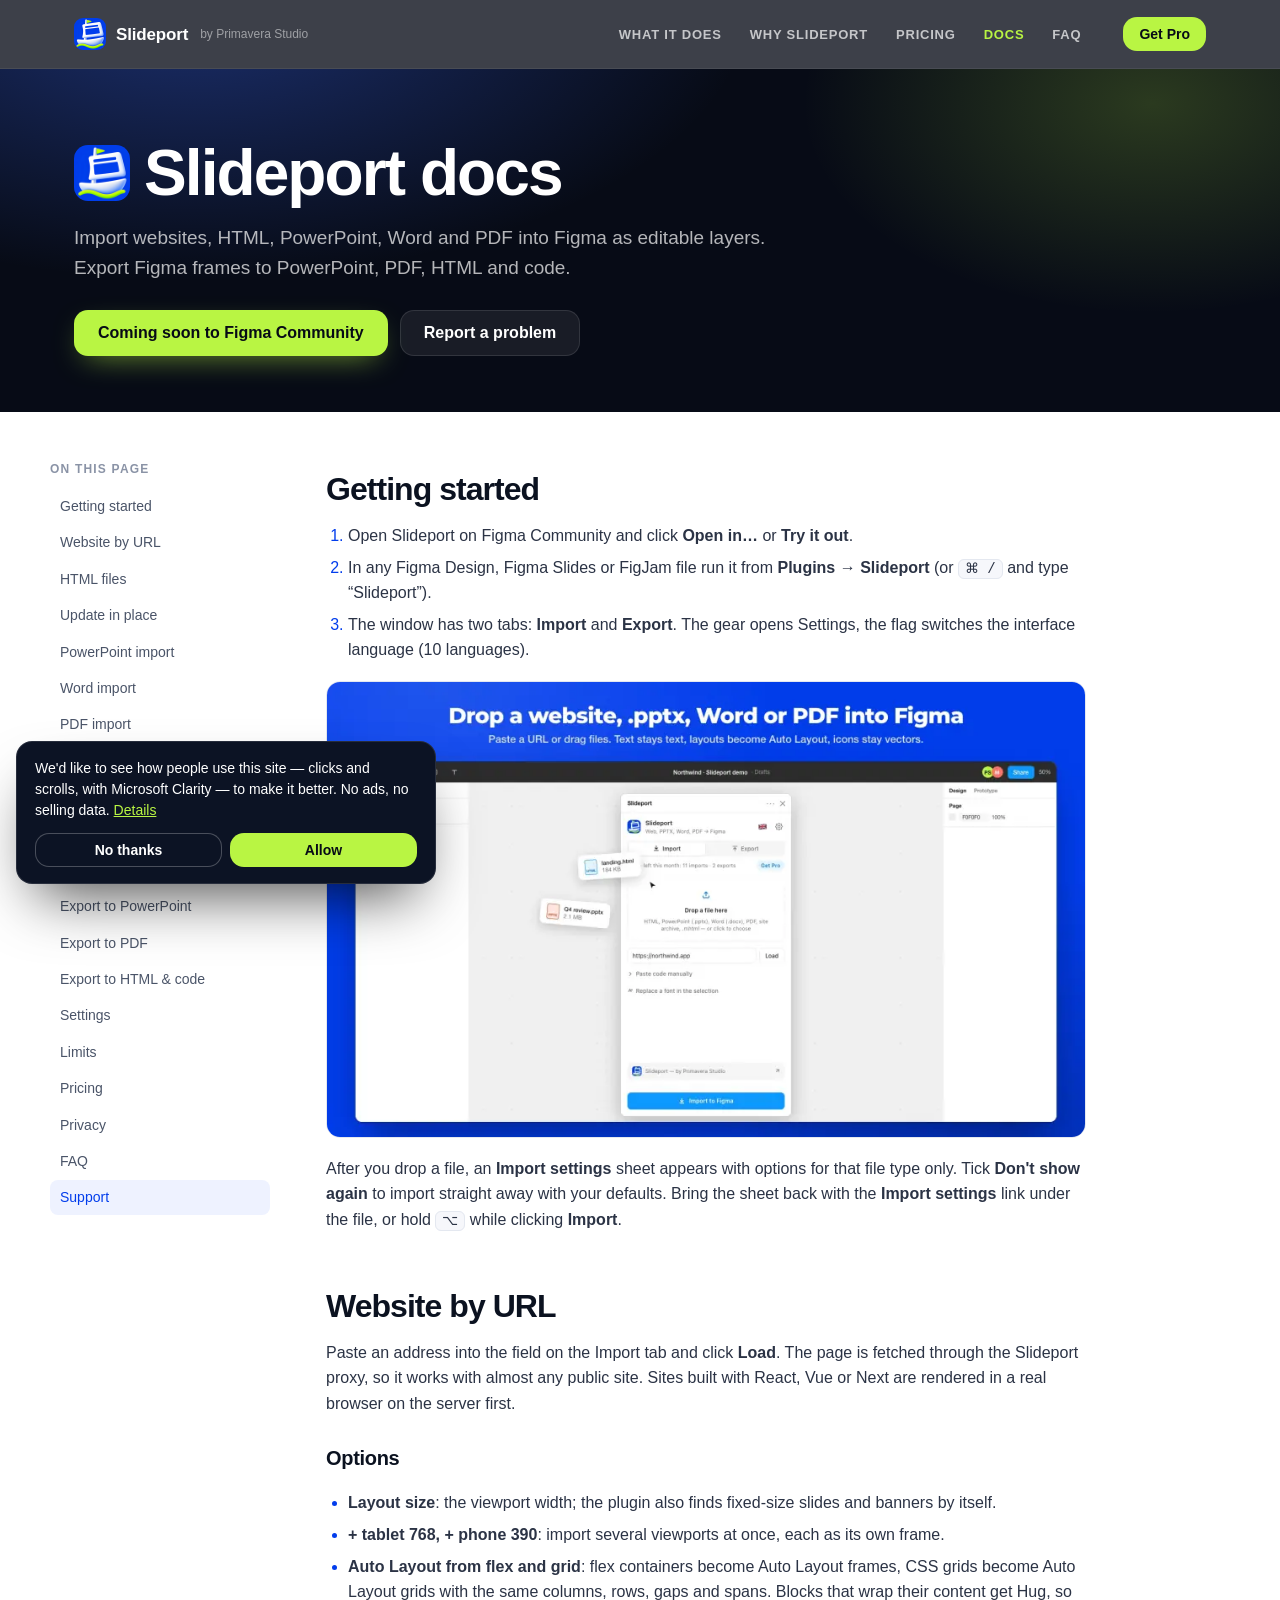
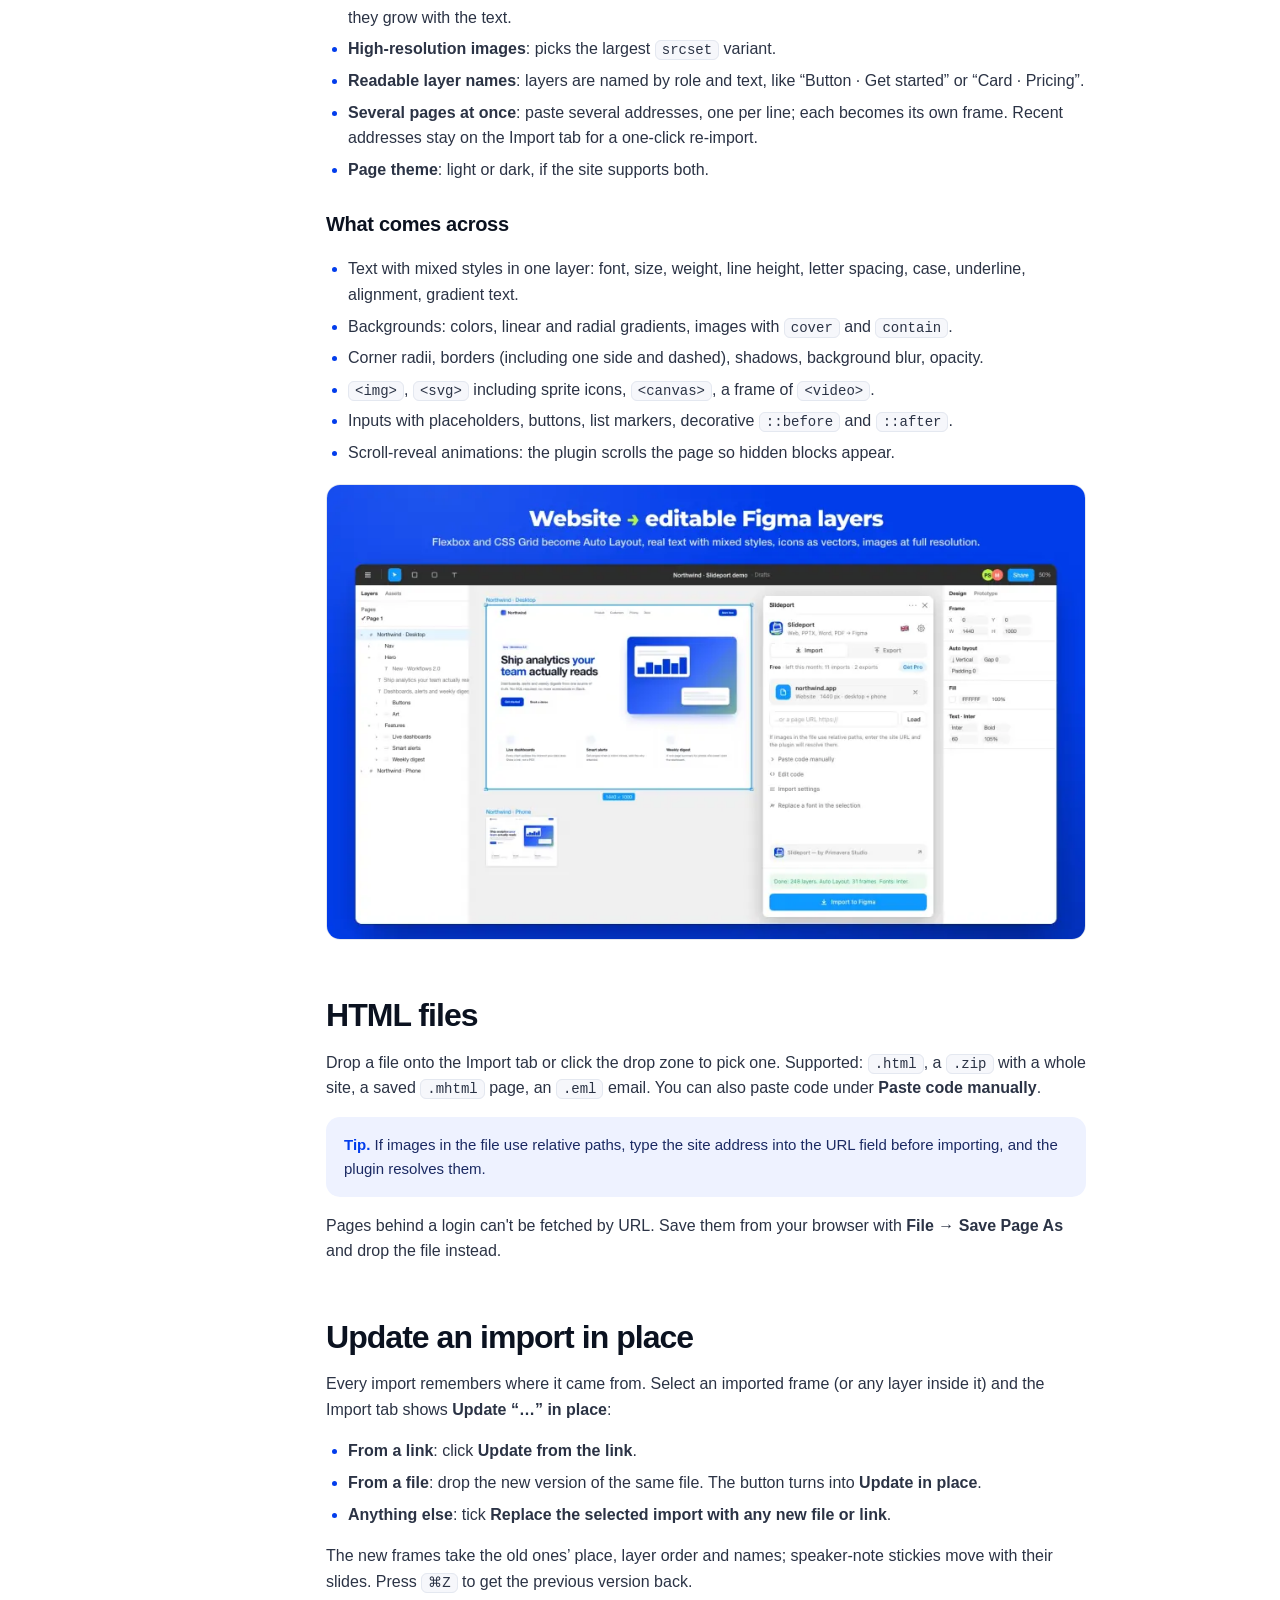
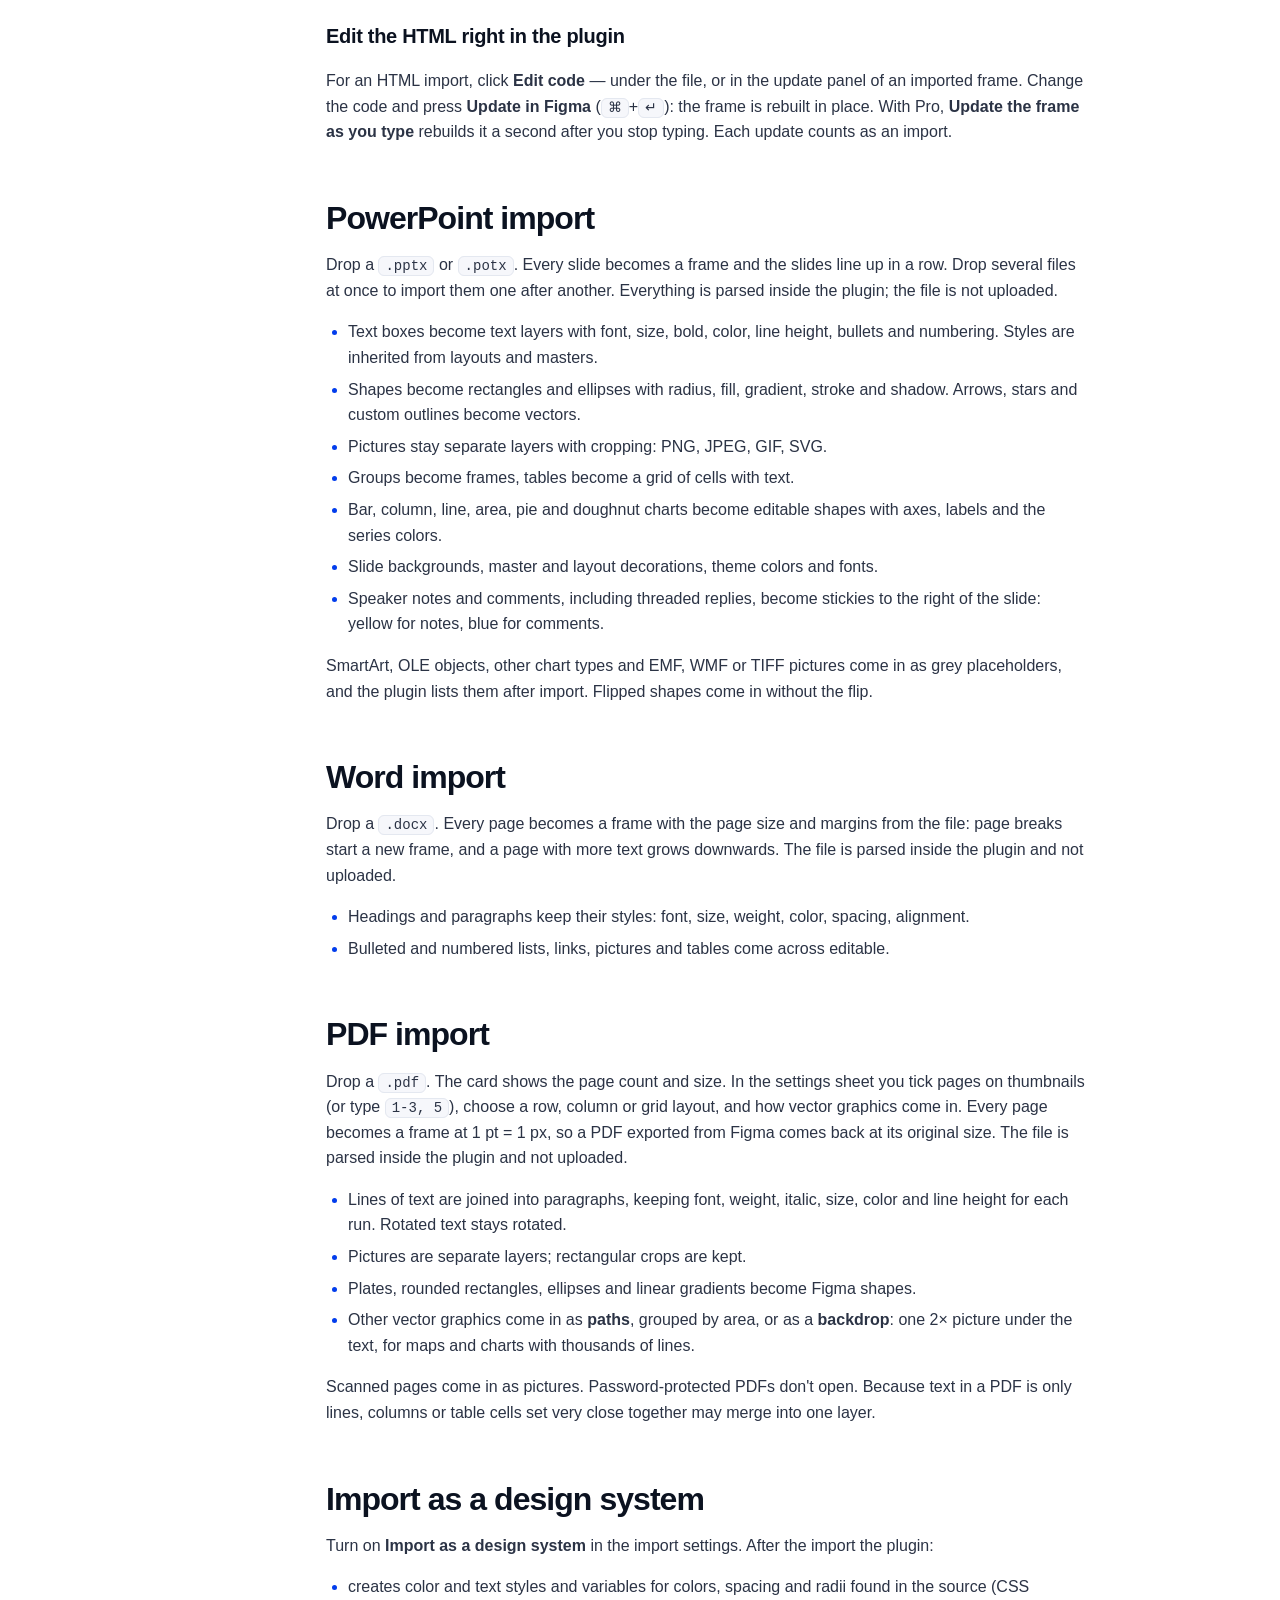
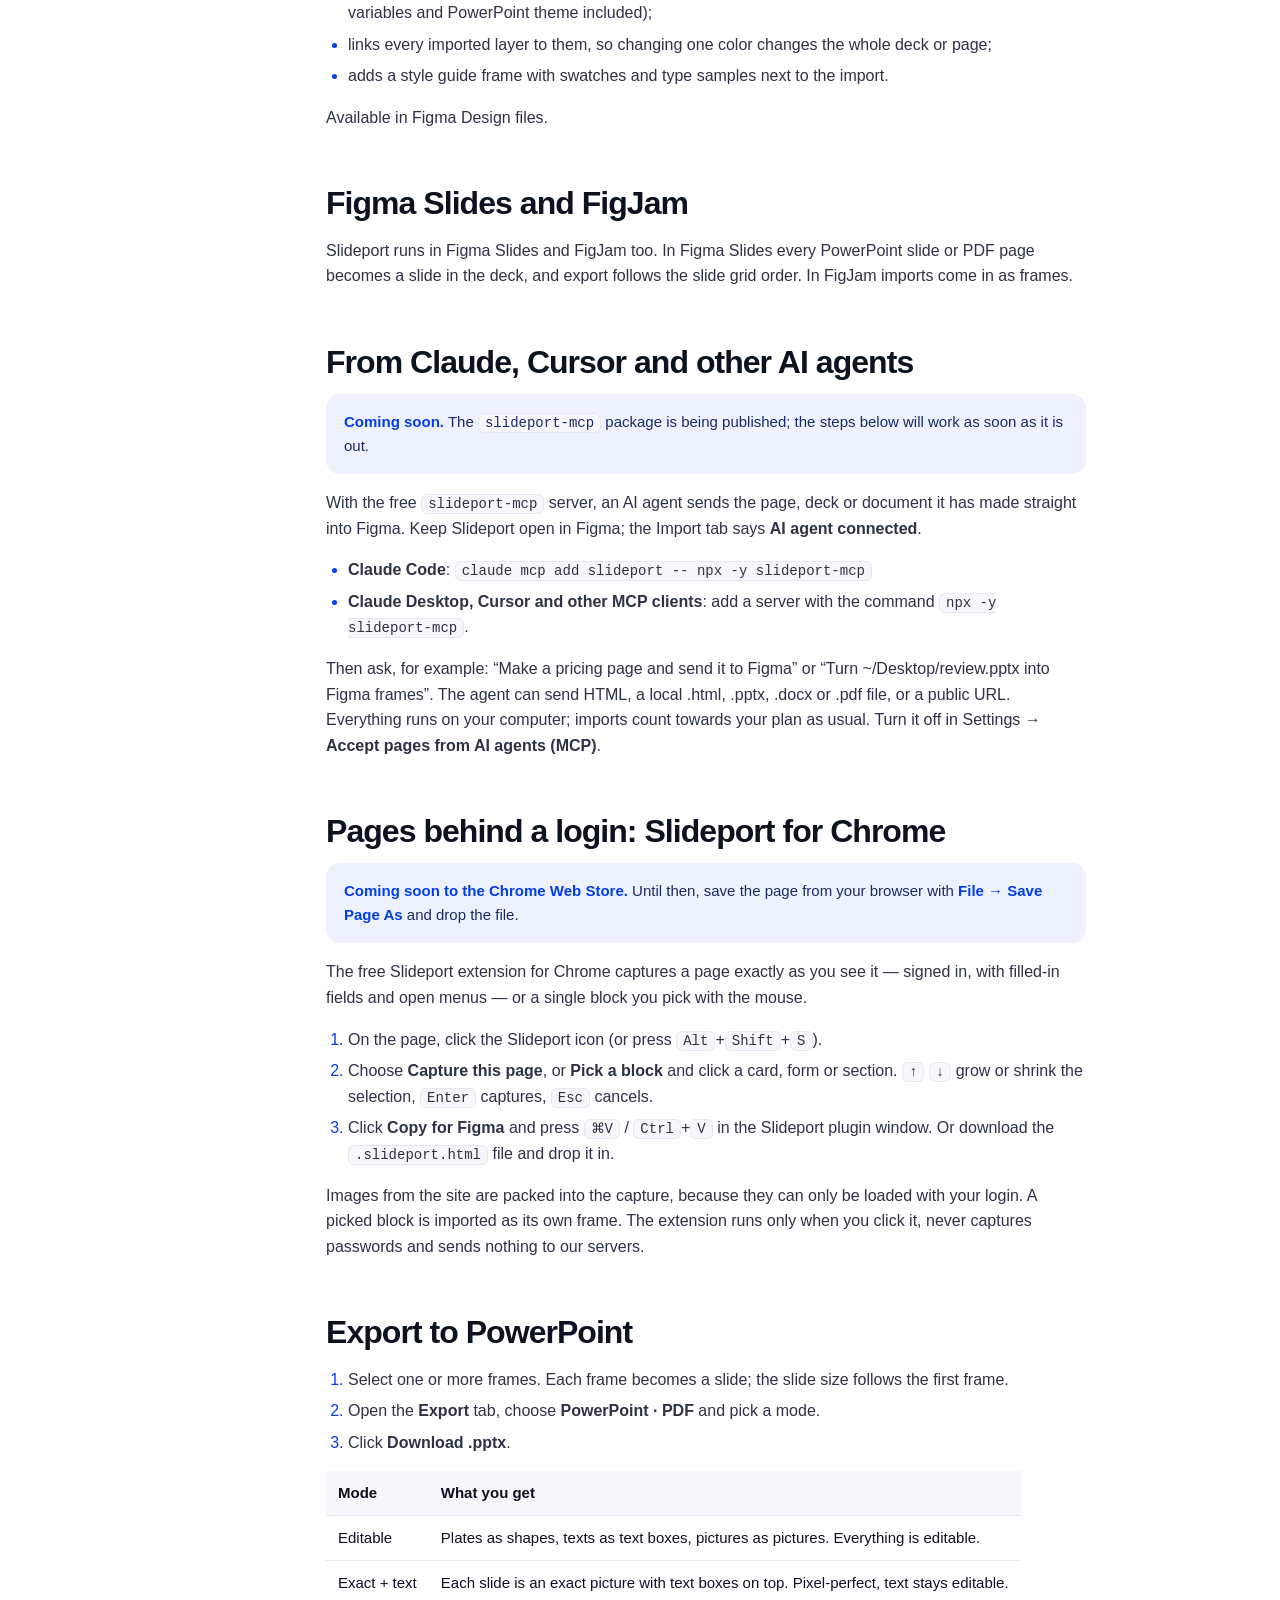
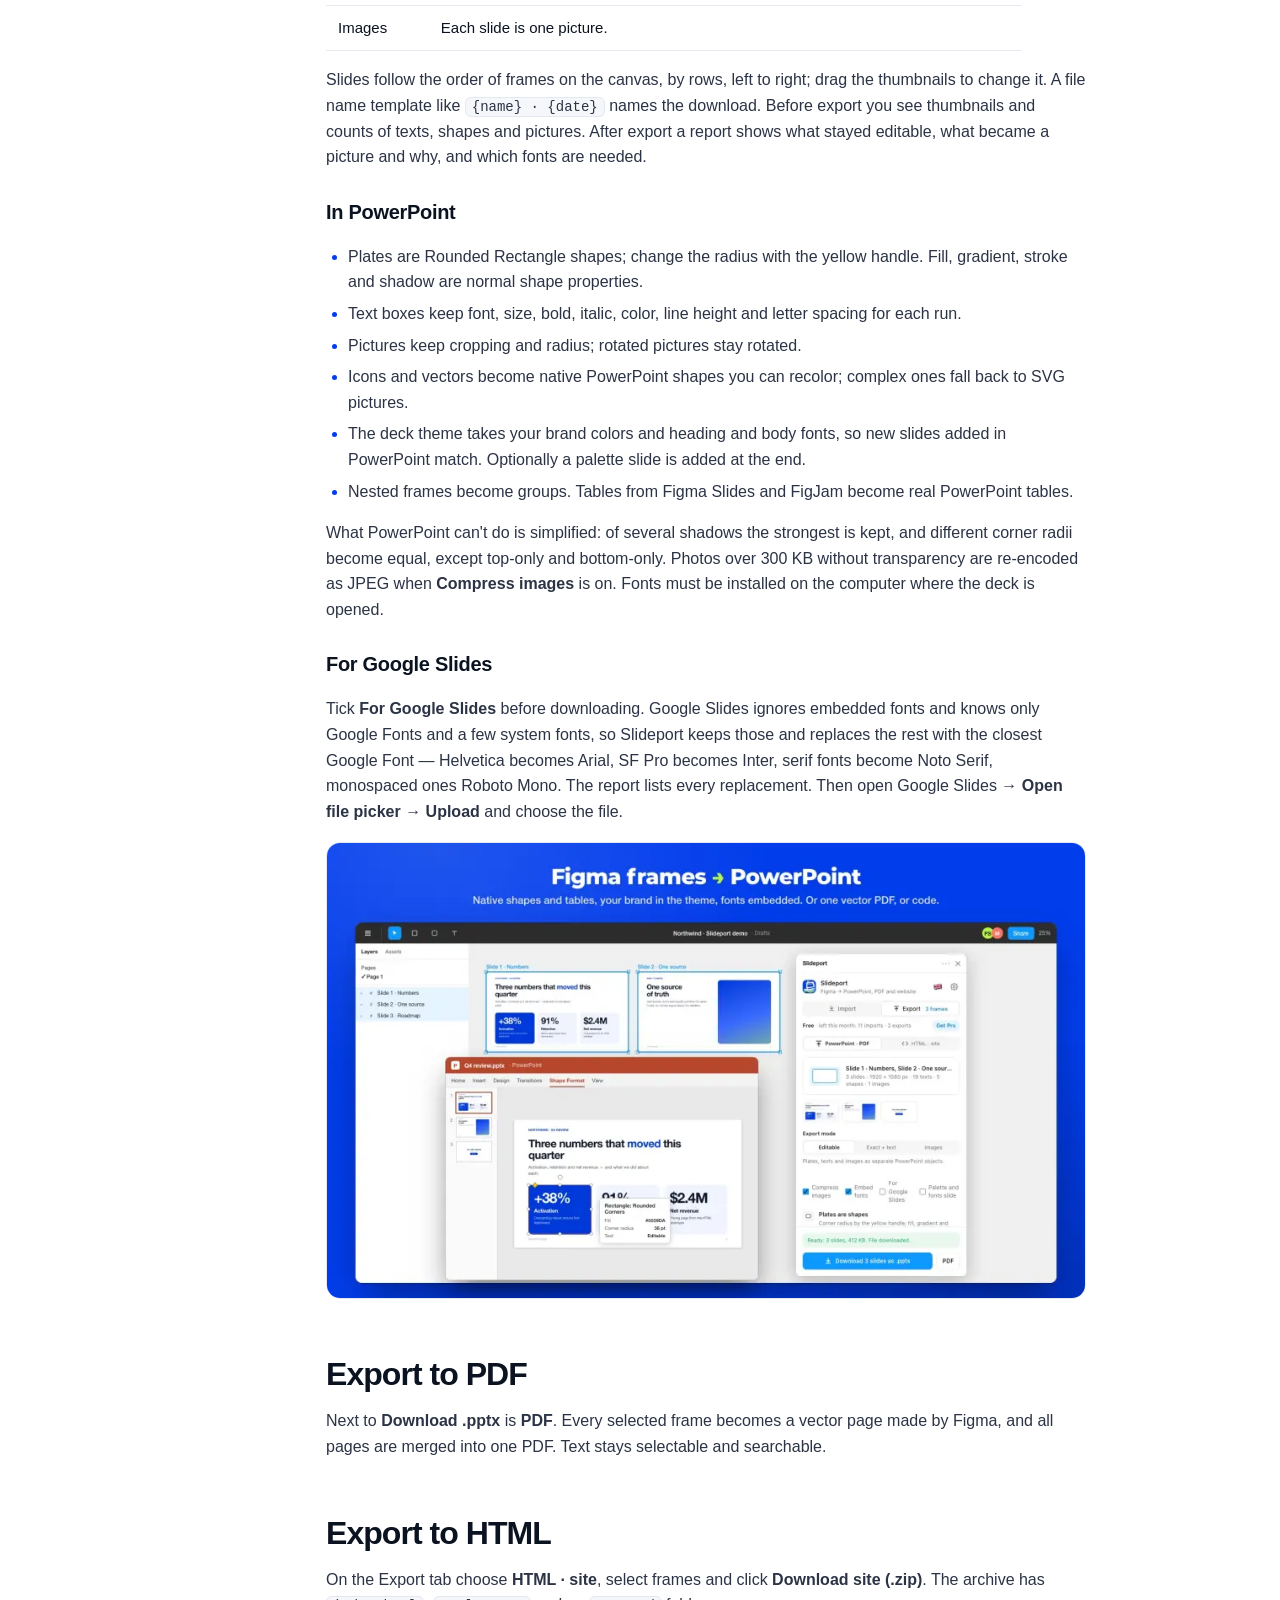
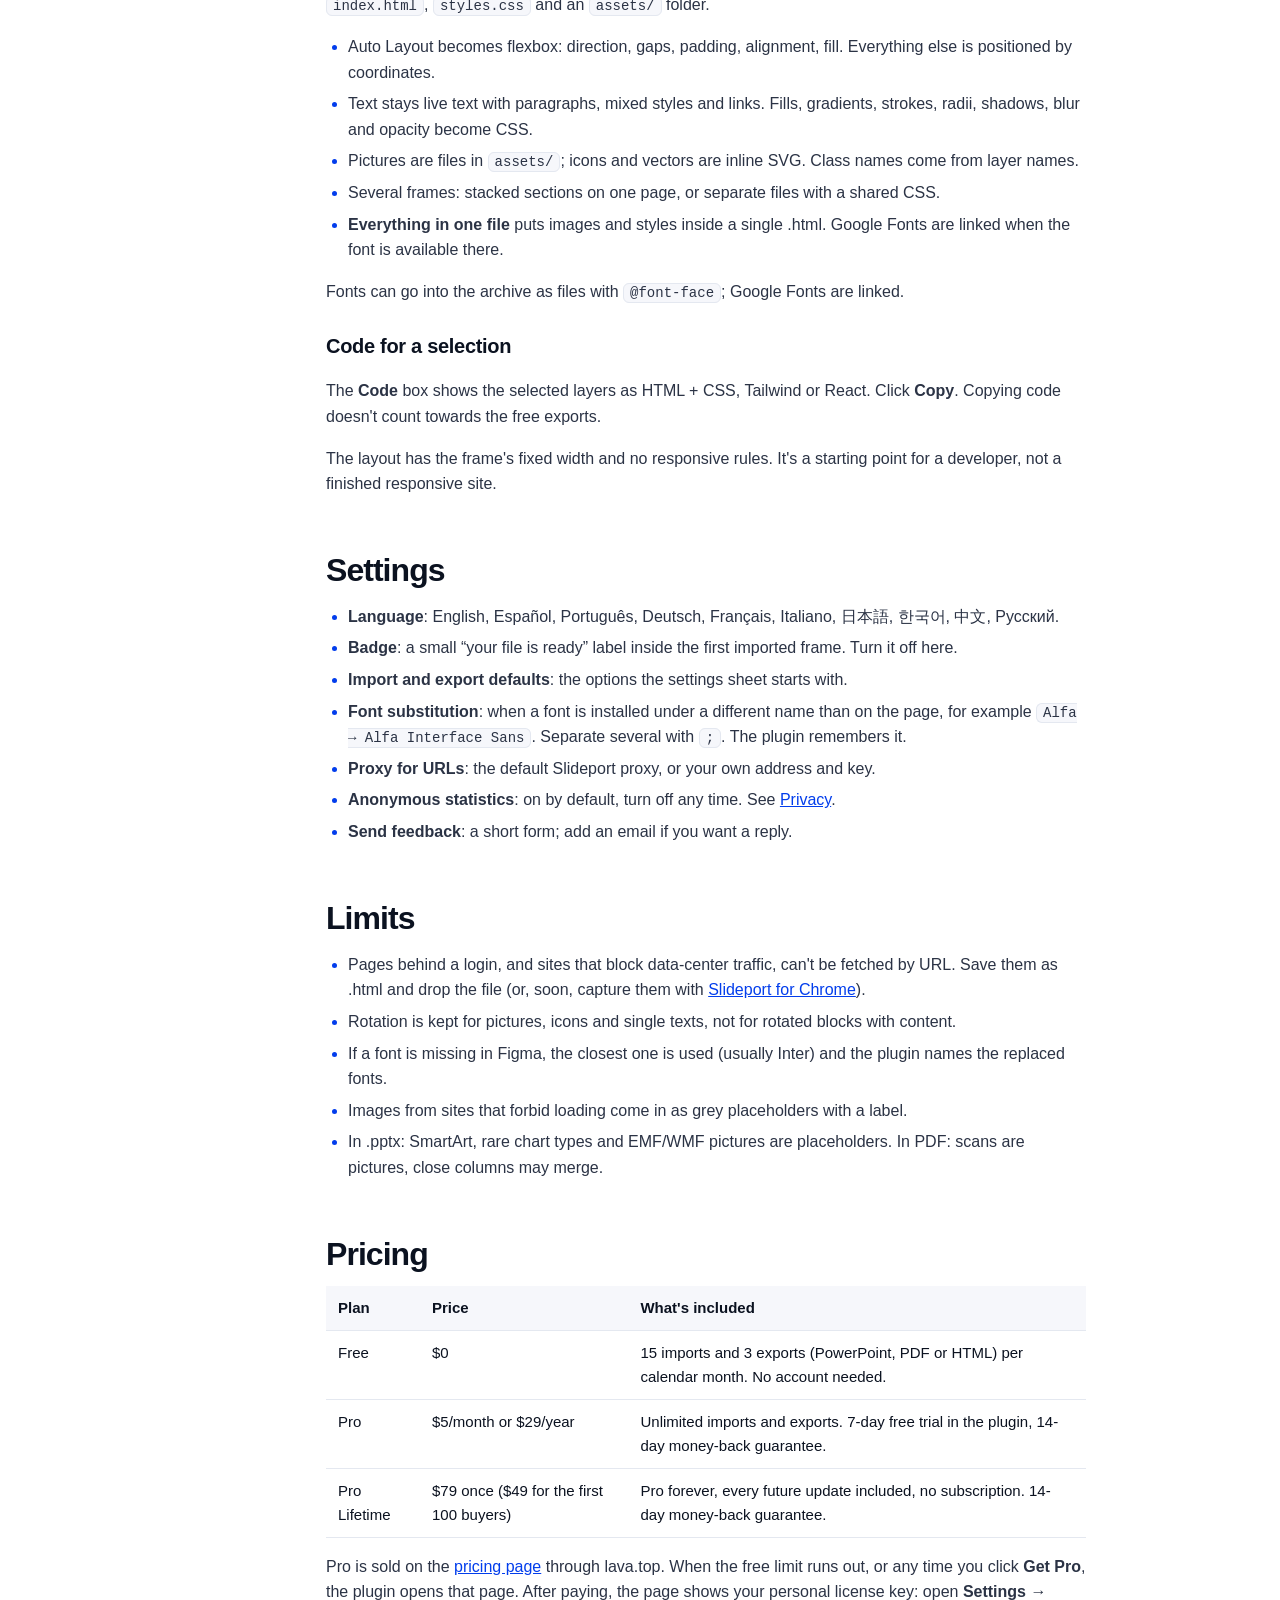
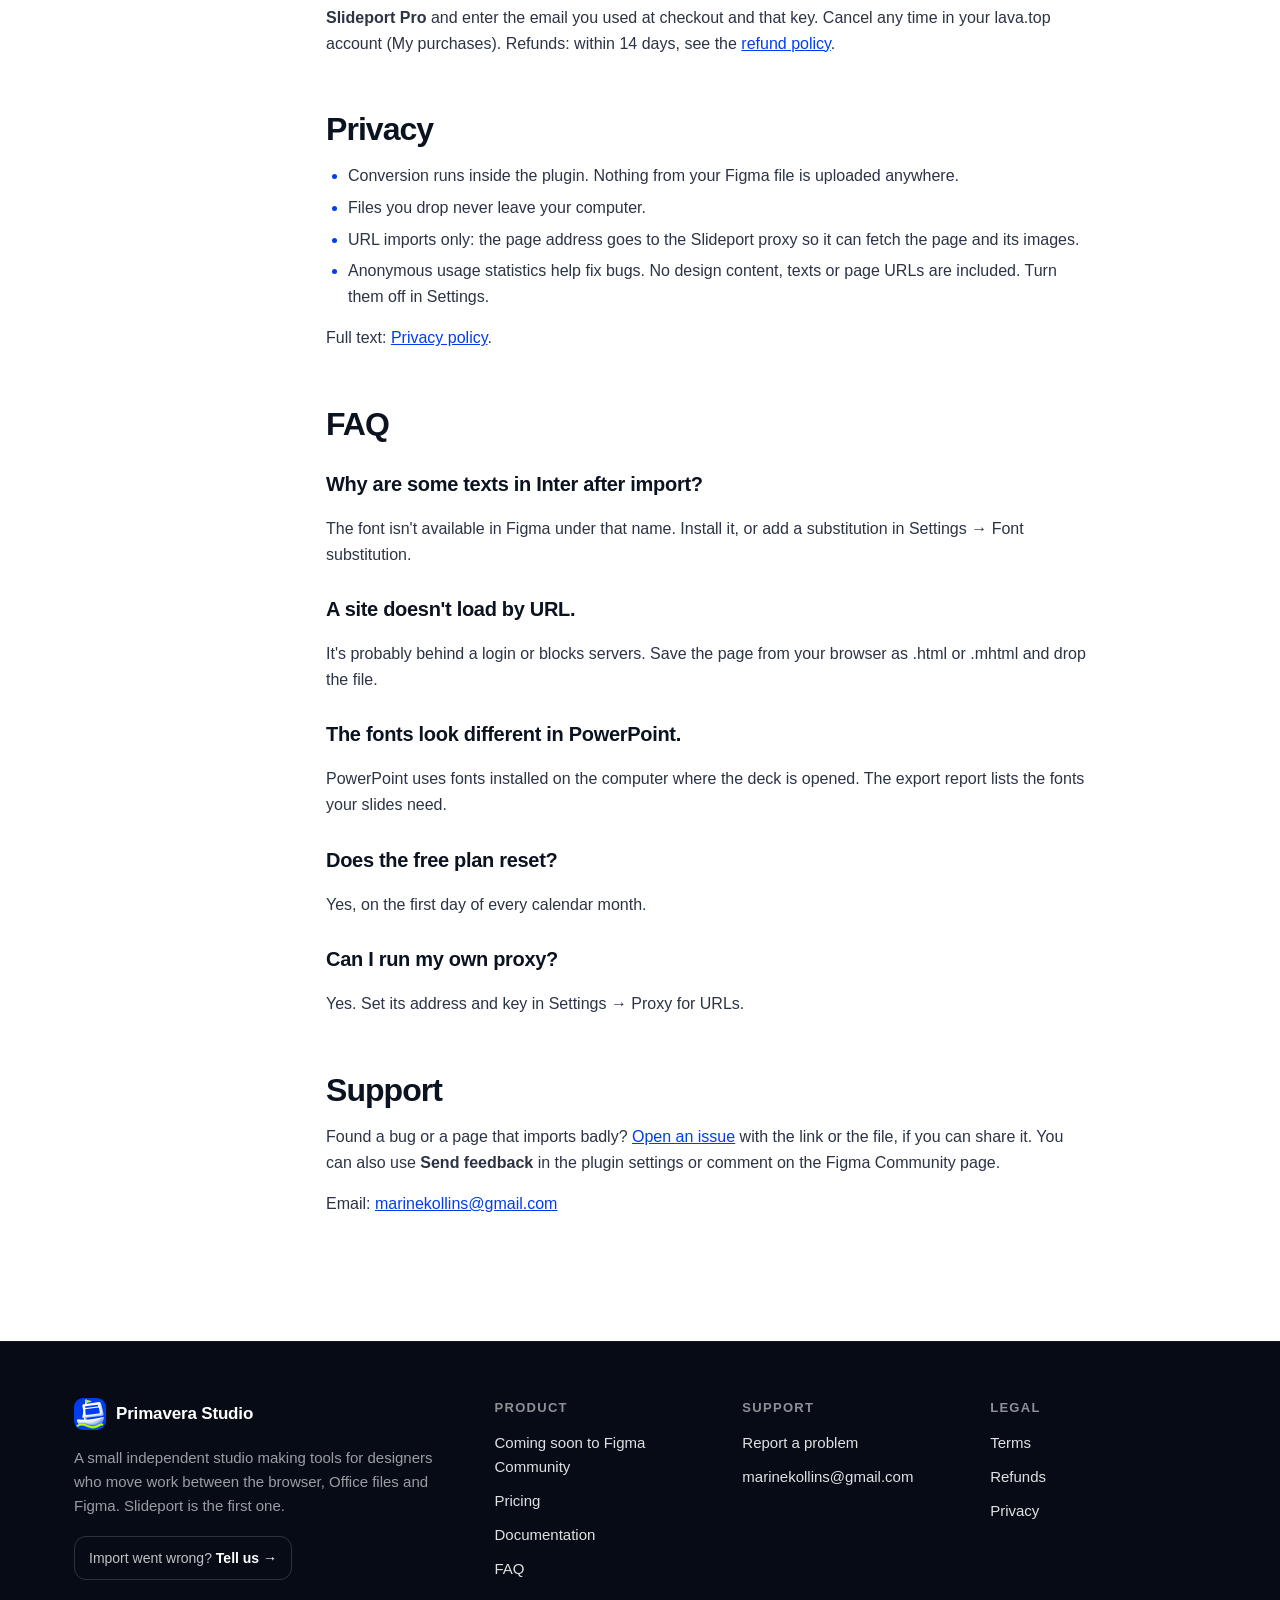
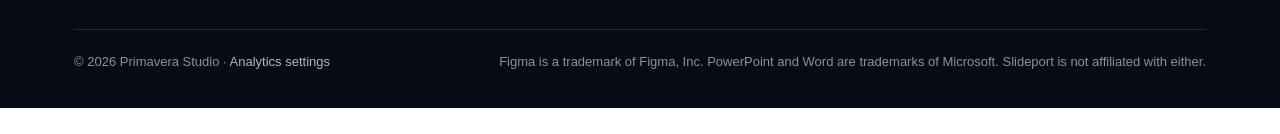
==== commit efc823a4: "Support email back to the working address until the support mailbox is confirmed Co-Authored-By: Cla" ====
--- a/slideport/index.html
+++ b/slideport/index.html
@@ -14,7 +14,7 @@
 <link rel="preconnect" href="https://fonts.googleapis.com">
 <link rel="preconnect" href="https://fonts.gstatic.com" crossorigin>
 <link href="https://fonts.googleapis.com/css2?family=Inter:wght@400;500;600;700;800&family=Inter+Tight:wght@700;800&display=swap" rel="stylesheet">
-<link rel="stylesheet" href="../styles.css?v=4fdc5348">
+<link rel="stylesheet" href="../styles.css?v=695be677">
 </head>
 <body>
 
@@ -361,6 +361,6 @@
   </div>
 </footer>
 
-<script src="../site.js?v=4fdc5348"></script>
+<script src="../site.js?v=695be677"></script>
 </body>
 </html>
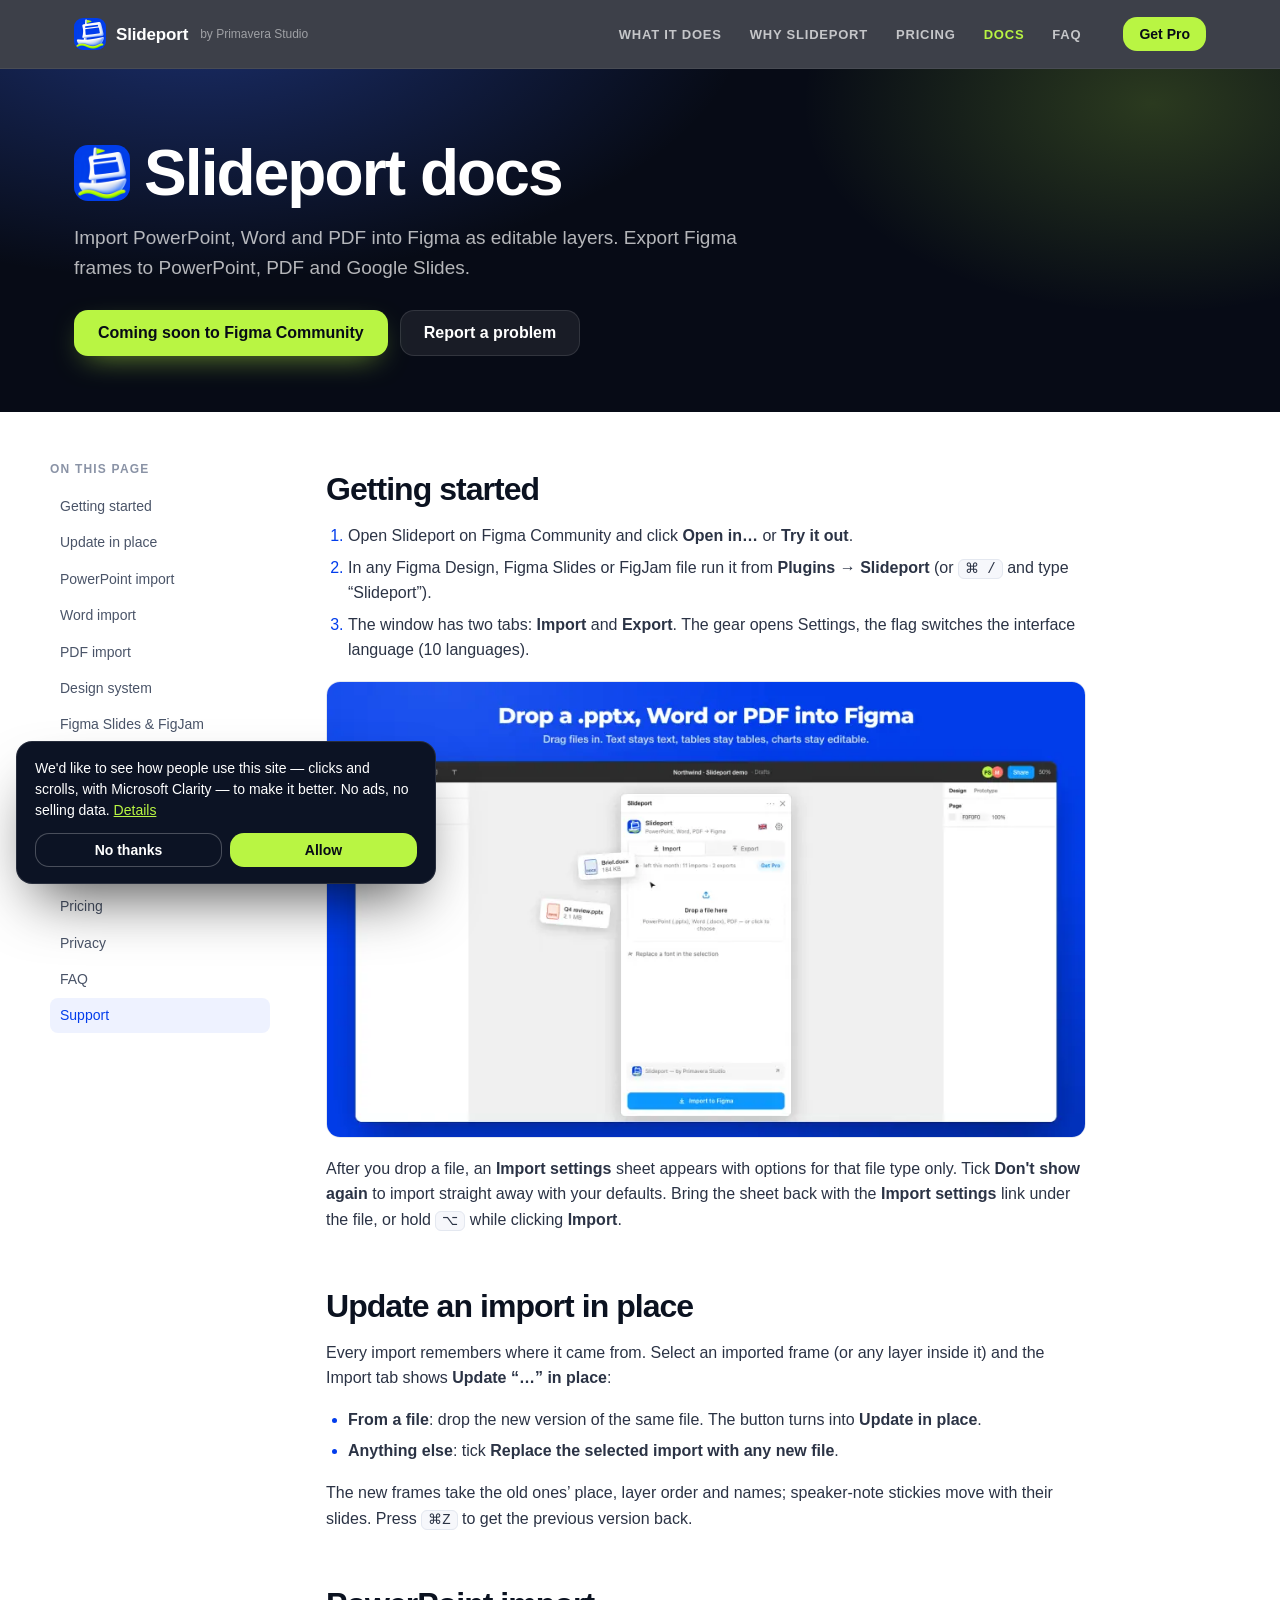
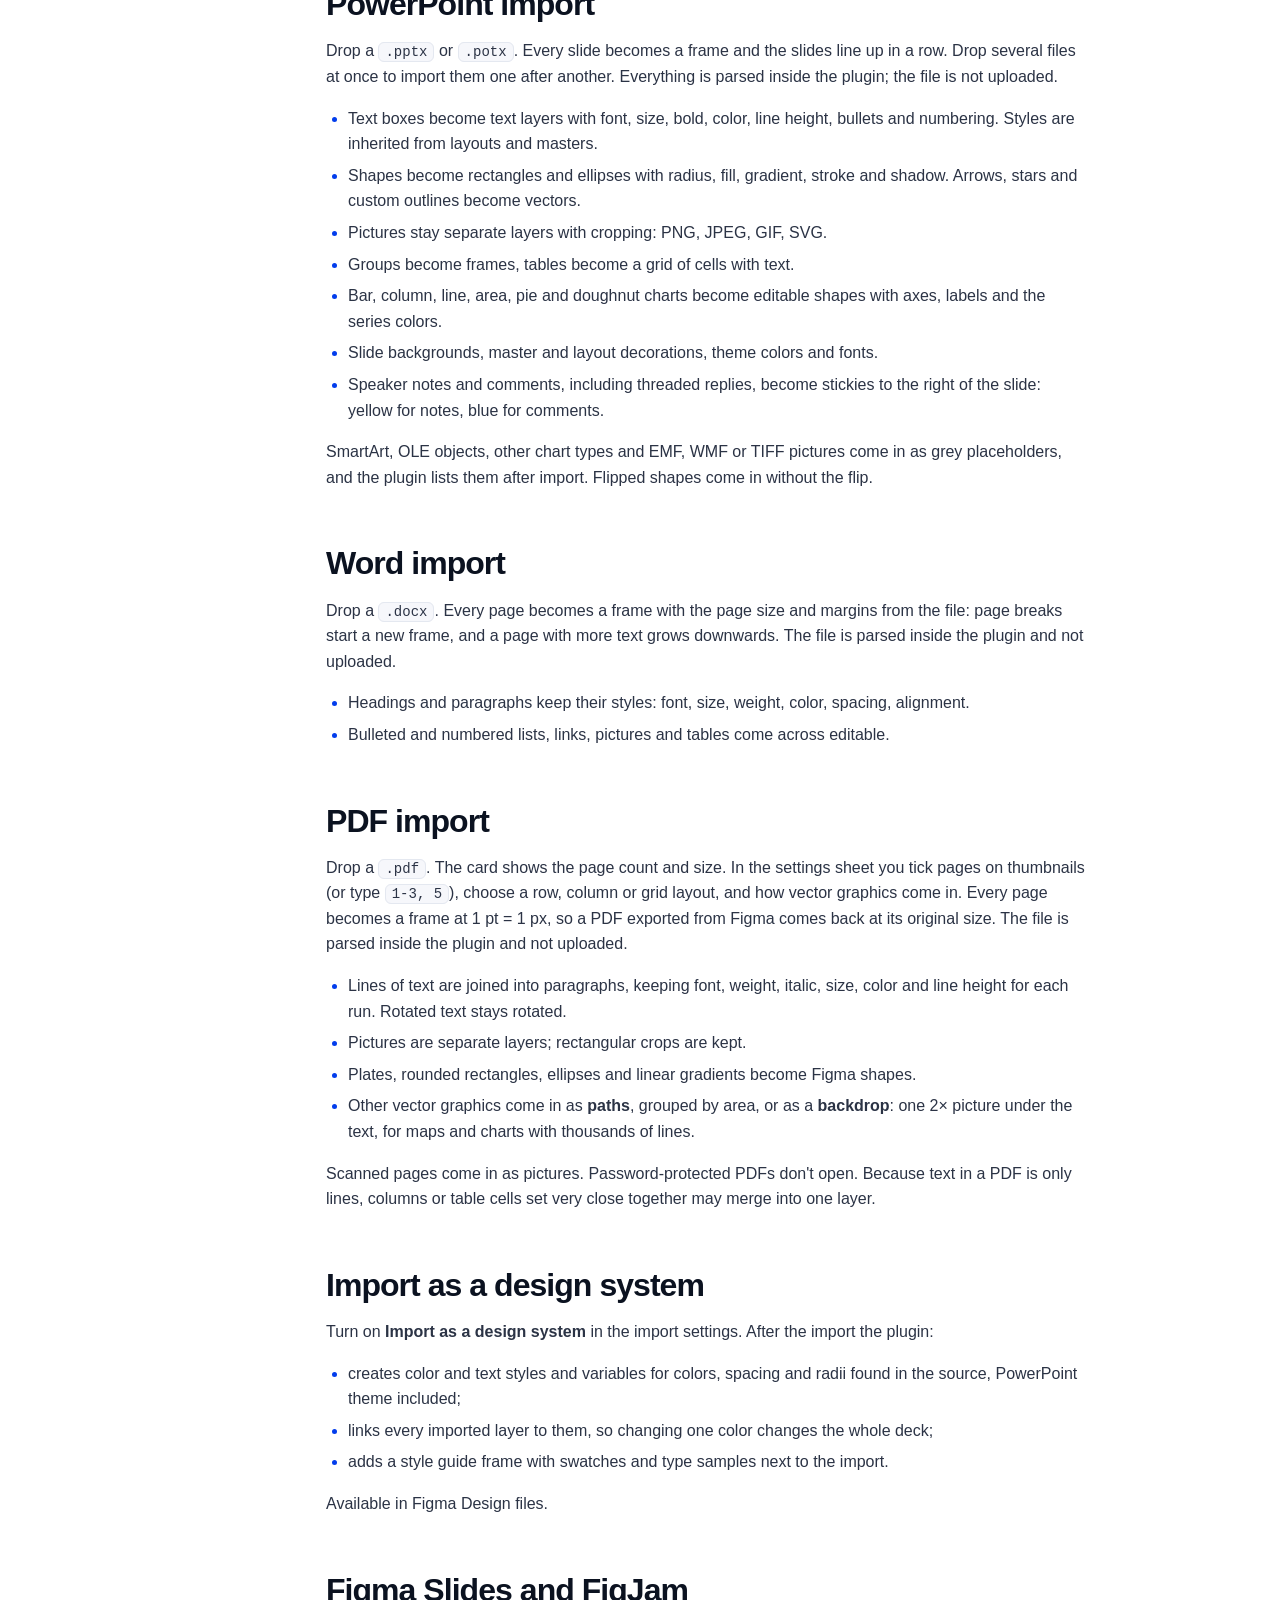
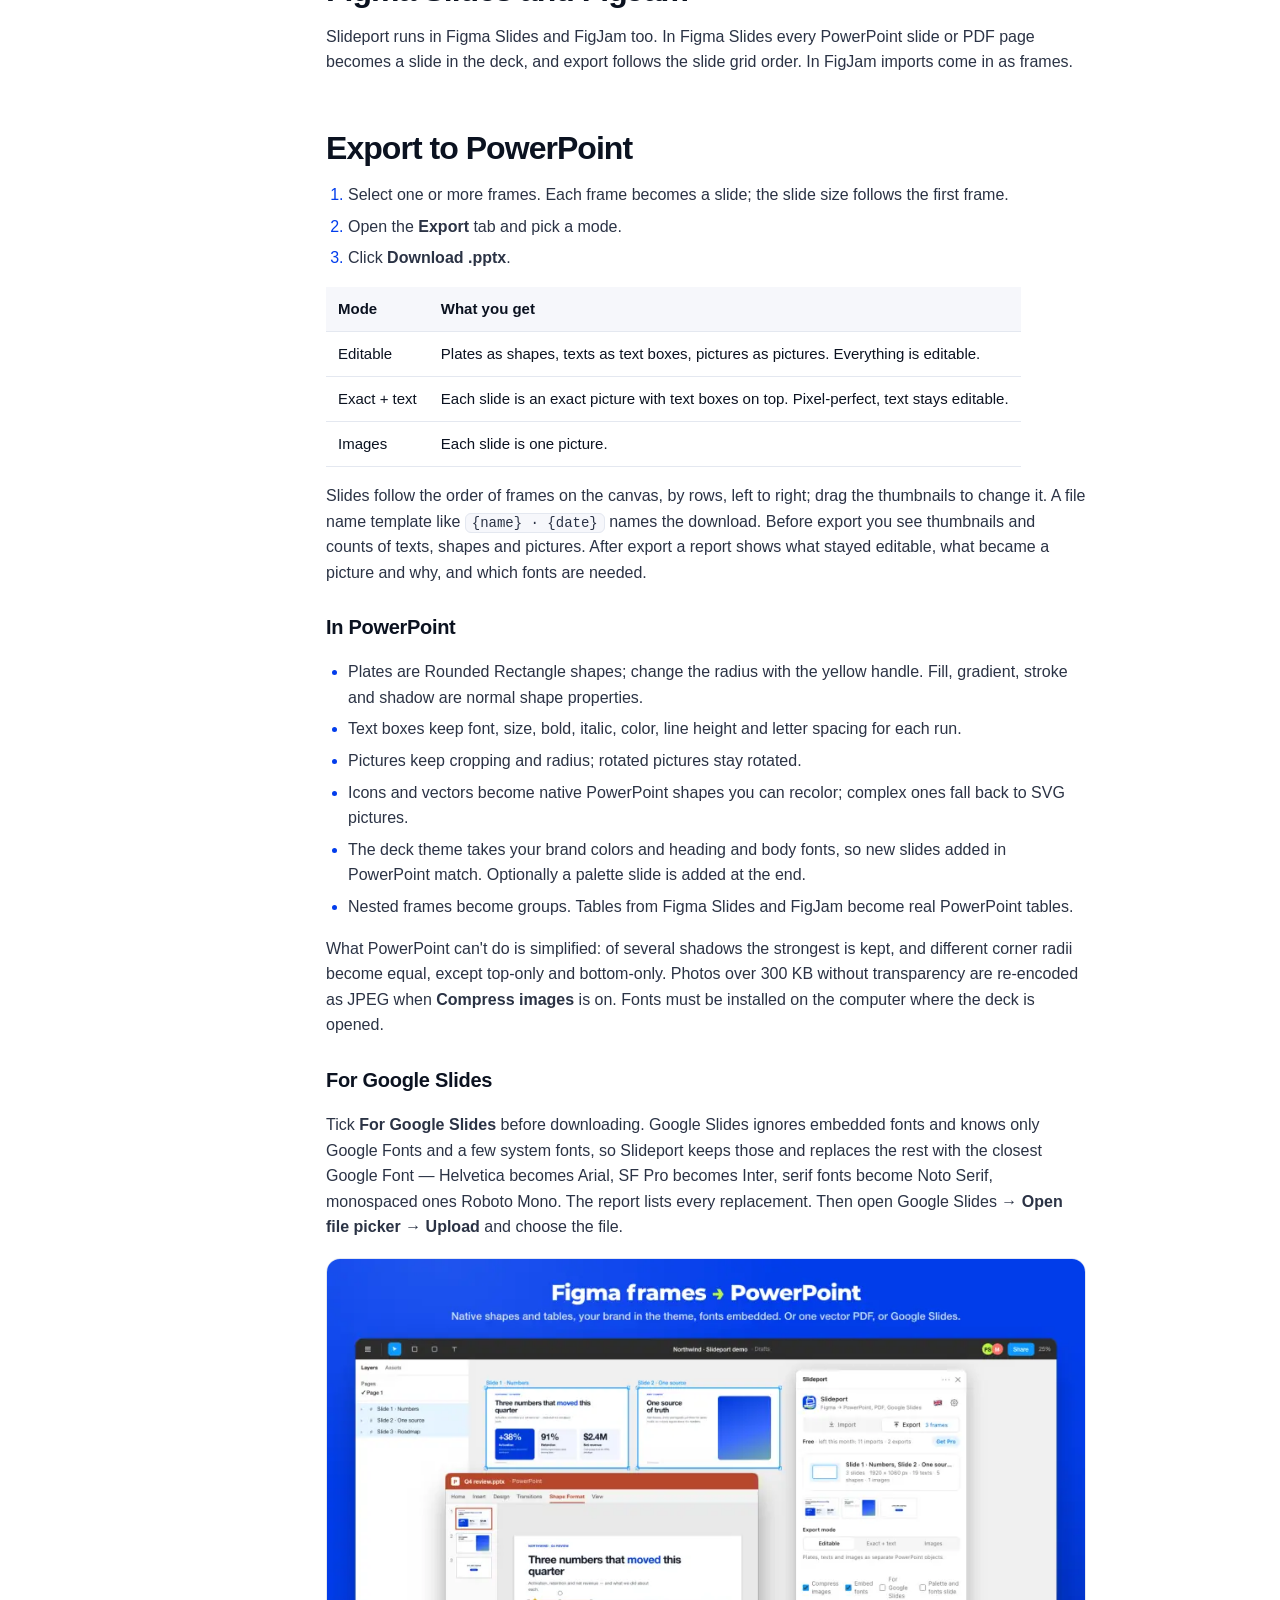
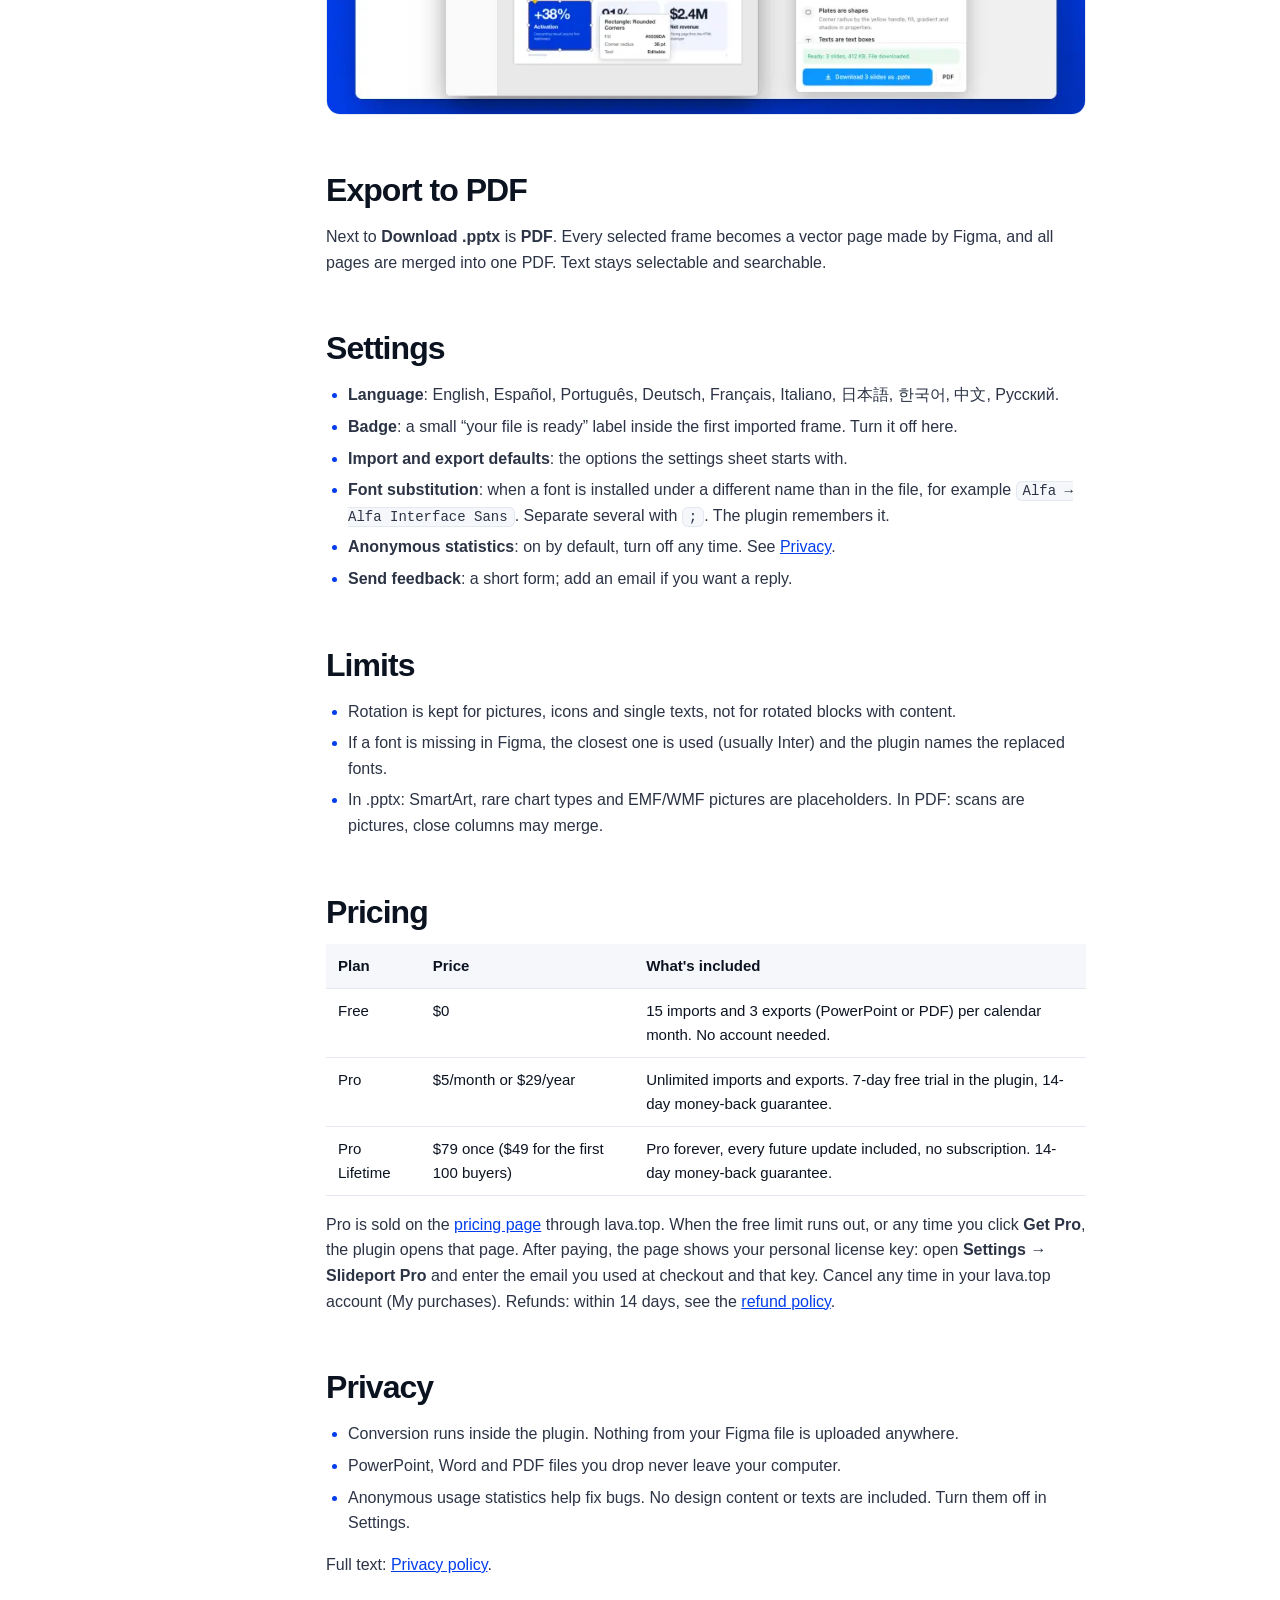
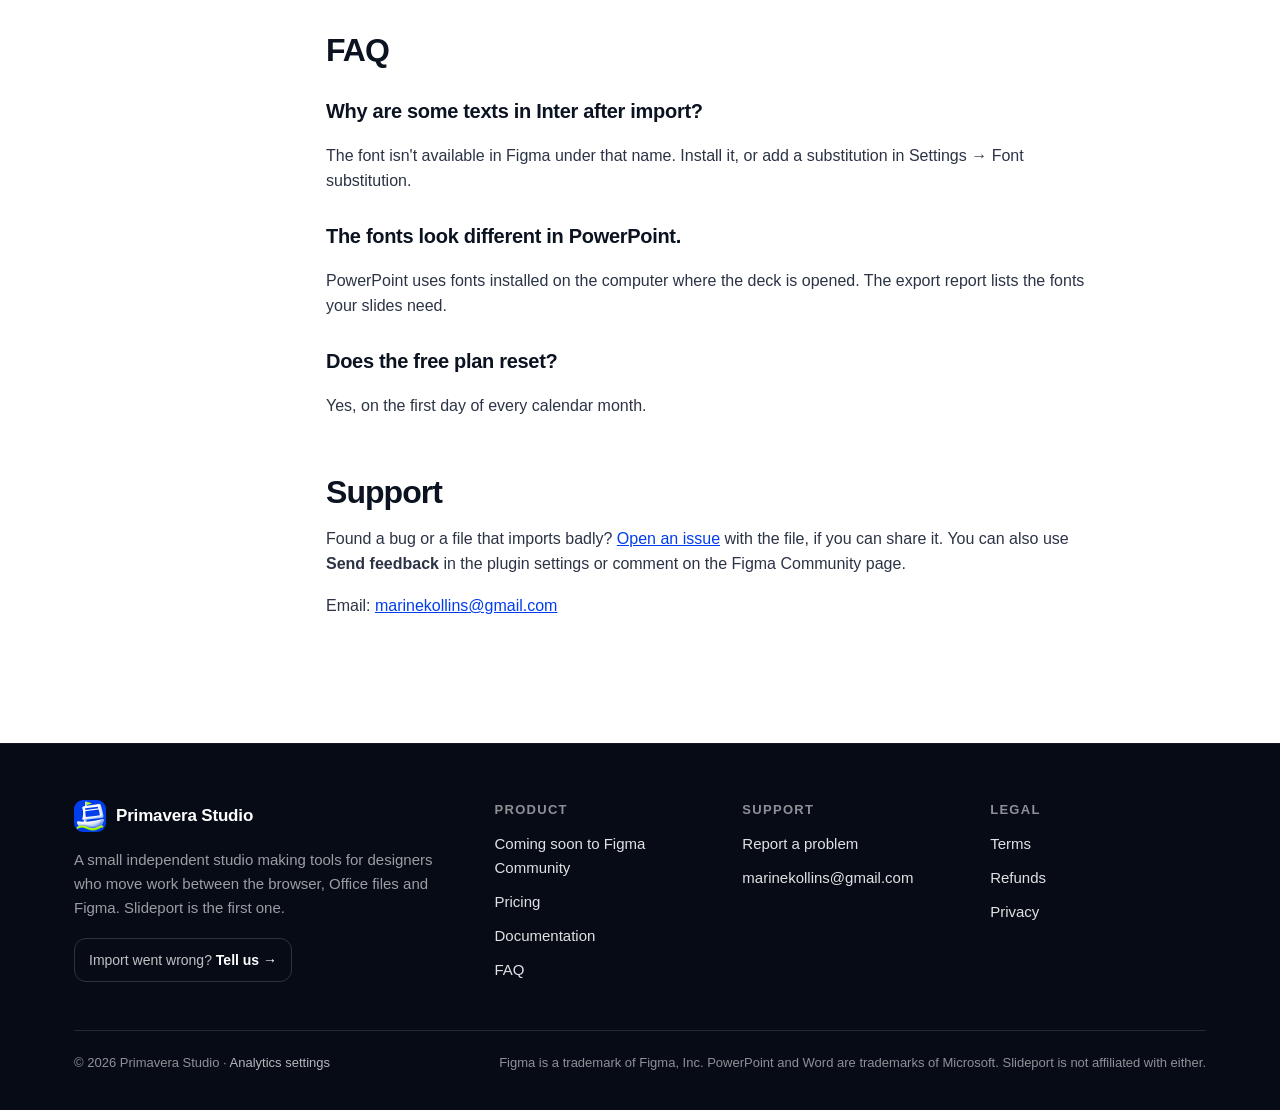
==== commit f89e747a: "Office edition: site, docs, pricing, privacy and terms describe PowerPoint, Word and PDF to Figma an" ====
--- a/slideport/index.html
+++ b/slideport/index.html
@@ -5,9 +5,9 @@
 <meta name="viewport" content="width=device-width, initial-scale=1">
 <meta http-equiv="Content-Security-Policy" content="default-src 'self'; script-src 'self' https://www.clarity.ms https://scripts.clarity.ms; style-src 'self' 'unsafe-inline' https://fonts.googleapis.com; font-src https://fonts.gstatic.com; img-src 'self' data: https:; connect-src 'self' https://html2figma-proxy.asr201.workers.dev https://*.clarity.ms; frame-src 'none'; form-action 'none'; base-uri 'self'; object-src 'none'">
 <title>Slideport docs</title>
-<meta name="description" content="How to use Slideport: import websites, HTML, PowerPoint, Word and PDF into Figma; export frames to PowerPoint, PDF, HTML and code.">
+<meta name="description" content="How to use Slideport: import PowerPoint, Word and PDF into Figma; export frames to PowerPoint, PDF and Google Slides.">
 <meta property="og:title" content="Slideport docs">
-<meta property="og:description" content="Import websites, HTML, PowerPoint, Word and PDF into Figma. Export frames to PowerPoint, PDF, HTML and code.">
+<meta property="og:description" content="Import PowerPoint, Word and PDF into Figma. Export frames to PowerPoint, PDF and Google Slides.">
 <meta property="og:image" content="https://primaverambrella.github.io/assets/og.jpg">
 <meta name="twitter:card" content="summary_large_image">
 <link rel="icon" type="image/png" href="../favicon.png">
@@ -36,7 +36,7 @@
 <header class="doc-hero">
   <div class="wrap">
     <div class="name"><img src="../assets/icon-128.png" alt=""><h1>Slideport docs</h1></div>
-    <p>Import websites, HTML, PowerPoint, Word and PDF into Figma as editable layers. Export Figma frames to PowerPoint, PDF, HTML and code.</p>
+    <p>Import PowerPoint, Word and PDF into Figma as editable layers. Export Figma frames to PowerPoint, PDF and Google Slides.</p>
     <div class="actions">
       <a class="btn primary" data-community href="#"><span data-label>Open in Figma Community</span></a>
       <a class="btn ghost" data-issues href="#">Report a problem</a>
@@ -49,19 +49,14 @@
     <h4>On this page</h4>
     <ol>
       <li><a href="#start">Getting started</a></li>
-      <li><a href="#website">Website by URL</a></li>
-      <li><a href="#html">HTML files</a></li>
       <li><a href="#update">Update in place</a></li>
       <li><a href="#pptx">PowerPoint import</a></li>
       <li><a href="#docx">Word import</a></li>
       <li><a href="#pdf">PDF import</a></li>
       <li><a href="#design-system">Design system</a></li>
       <li><a href="#slides">Figma Slides &amp; FigJam</a></li>
-      <li><a href="#mcp">AI agents (MCP)</a></li>
-      <li><a href="#chrome">Chrome extension</a></li>
       <li><a href="#export-pptx">Export to PowerPoint</a></li>
       <li><a href="#export-pdf">Export to PDF</a></li>
-      <li><a href="#export-html">Export to HTML &amp; code</a></li>
       <li><a href="#settings">Settings</a></li>
       <li><a href="#limits">Limits</a></li>
       <li><a href="#pricing">Pricing</a></li>
@@ -83,49 +78,16 @@
       <p>After you drop a file, an <b>Import settings</b> sheet appears with options for that file type only. Tick <b>Don't show again</b> to import straight away with your defaults. Bring the sheet back with the <b>Import settings</b> link under the file, or hold <kbd>⌥</kbd> while clicking <b>Import</b>.</p>
     </section>
 
-    <section id="website">
-      <h2>Website by URL</h2>
-      <p>Paste an address into the field on the Import tab and click <b>Load</b>. The page is fetched through the Slideport proxy, so it works with almost any public site. Sites built with React, Vue or Next are rendered in a real browser on the server first.</p>
-      <h3>Options</h3>
-      <ul>
-        <li><b>Layout size</b>: the viewport width; the plugin also finds fixed-size slides and banners by itself.</li>
-        <li><b>+ tablet 768, + phone 390</b>: import several viewports at once, each as its own frame.</li>
-        <li><b>Auto Layout from flex and grid</b>: flex containers become Auto Layout frames, CSS grids become Auto Layout grids with the same columns, rows, gaps and spans. Blocks that wrap their content get Hug, so they grow with the text.</li>
-        <li><b>High-resolution images</b>: picks the largest <code>srcset</code> variant.</li>
-        <li><b>Readable layer names</b>: layers are named by role and text, like “Button · Get started” or “Card · Pricing”.</li>
-        <li><b>Several pages at once</b>: paste several addresses, one per line; each becomes its own frame. Recent addresses stay on the Import tab for a one-click re-import.</li>
-        <li><b>Page theme</b>: light or dark, if the site supports both.</li>
-      </ul>
-      <h3>What comes across</h3>
-      <ul>
-        <li>Text with mixed styles in one layer: font, size, weight, line height, letter spacing, case, underline, alignment, gradient text.</li>
-        <li>Backgrounds: colors, linear and radial gradients, images with <code>cover</code> and <code>contain</code>.</li>
-        <li>Corner radii, borders (including one side and dashed), shadows, background blur, opacity.</li>
-        <li><code>&lt;img&gt;</code>, <code>&lt;svg&gt;</code> including sprite icons, <code>&lt;canvas&gt;</code>, a frame of <code>&lt;video&gt;</code>.</li>
-        <li>Inputs with placeholders, buttons, list markers, decorative <code>::before</code> and <code>::after</code>.</li>
-        <li>Scroll-reveal animations: the plugin scrolls the page so hidden blocks appear.</li>
-      </ul>
-      <figure><img src="../assets/screenshot-2-website.webp" srcset="../assets/screenshot-2-website-900.webp 900w, ../assets/screenshot-2-website.webp 1600w" sizes="(max-width: 900px) 100vw, 760px" decoding="async" loading="lazy" alt="Website imported into Figma" width="1600" height="960"></figure>
-    </section>
-
-    <section id="html">
-      <h2>HTML files</h2>
-      <p>Drop a file onto the Import tab or click the drop zone to pick one. Supported: <code>.html</code>, a <code>.zip</code> with a whole site, a saved <code>.mhtml</code> page, an <code>.eml</code> email. You can also paste code under <b>Paste code manually</b>.</p>
-      <div class="callout"><b>Tip.</b> If images in the file use relative paths, type the site address into the URL field before importing, and the plugin resolves them.</div>
-      <p>Pages behind a login can't be fetched by URL. Save them from your browser with <b>File → Save Page As</b> and drop the file instead.</p>
-    </section>
+
 
     <section id="update">
       <h2>Update an import in place</h2>
       <p>Every import remembers where it came from. Select an imported frame (or any layer inside it) and the Import tab shows <b>Update “…” in place</b>:</p>
       <ul>
-        <li><b>From a link</b>: click <b>Update from the link</b>.</li>
         <li><b>From a file</b>: drop the new version of the same file. The button turns into <b>Update in place</b>.</li>
-        <li><b>Anything else</b>: tick <b>Replace the selected import with any new file or link</b>.</li>
+        <li><b>Anything else</b>: tick <b>Replace the selected import with any new file</b>.</li>
       </ul>
       <p>The new frames take the old ones’ place, layer order and names; speaker-note stickies move with their slides. Press <kbd>⌘Z</kbd> to get the previous version back.</p>
-      <h3>Edit the HTML right in the plugin</h3>
-      <p>For an HTML import, click <b>Edit code</b> — under the file, or in the update panel of an imported frame. Change the code and press <b>Update in Figma</b> (<kbd>⌘</kbd>+<kbd>↵</kbd>): the frame is rebuilt in place. With Pro, <b>Update the frame as you type</b> rebuilds it a second after you stop typing. Each update counts as an import.</p>
     </section>
 
     <section id="pptx">
@@ -168,8 +130,8 @@
       <h2>Import as a design system</h2>
       <p>Turn on <b>Import as a design system</b> in the import settings. After the import the plugin:</p>
       <ul>
-        <li>creates color and text styles and variables for colors, spacing and radii found in the source (CSS variables and PowerPoint theme included);</li>
-        <li>links every imported layer to them, so changing one color changes the whole deck or page;</li>
+        <li>creates color and text styles and variables for colors, spacing and radii found in the source, PowerPoint theme included;</li>
+        <li>links every imported layer to them, so changing one color changes the whole deck;</li>
         <li>adds a style guide frame with swatches and type samples next to the import.</li>
       </ul>
       <p>Available in Figma Design files.</p>
@@ -180,34 +142,13 @@
       <p>Slideport runs in Figma Slides and FigJam too. In Figma Slides every PowerPoint slide or PDF page becomes a slide in the deck, and export follows the slide grid order. In FigJam imports come in as frames.</p>
     </section>
 
-    <section id="mcp">
-      <h2>From Claude, Cursor and other AI agents</h2>
-      <div class="callout"><b>Coming soon.</b> The <code>slideport-mcp</code> package is being published; the steps below will work as soon as it is out.</div>
-      <p>With the free <code>slideport-mcp</code> server, an AI agent sends the page, deck or document it has made straight into Figma. Keep Slideport open in Figma; the Import tab says <b>AI agent connected</b>.</p>
-      <ul>
-        <li><b>Claude Code</b>: <code>claude mcp add slideport -- npx -y slideport-mcp</code></li>
-        <li><b>Claude Desktop, Cursor and other MCP clients</b>: add a server with the command <code>npx -y slideport-mcp</code>.</li>
-      </ul>
-      <p>Then ask, for example: “Make a pricing page and send it to Figma” or “Turn ~/Desktop/review.pptx into Figma frames”. The agent can send HTML, a local .html, .pptx, .docx or .pdf file, or a public URL. Everything runs on your computer; imports count towards your plan as usual. Turn it off in Settings → <b>Accept pages from AI agents (MCP)</b>.</p>
-    </section>
-
-    <section id="chrome">
-      <h2>Pages behind a login: Slideport for Chrome</h2>
-      <div class="callout"><b>Coming soon to the Chrome Web Store.</b> Until then, save the page from your browser with <b>File → Save Page As</b> and drop the file.</div>
-      <p>The free Slideport extension for Chrome captures a page exactly as you see it — signed in, with filled-in fields and open menus — or a single block you pick with the mouse.</p>
-      <ol>
-        <li>On the page, click the Slideport icon (or press <kbd>Alt</kbd>+<kbd>Shift</kbd>+<kbd>S</kbd>).</li>
-        <li>Choose <b>Capture this page</b>, or <b>Pick a block</b> and click a card, form or section. <kbd>↑</kbd> <kbd>↓</kbd> grow or shrink the selection, <kbd>Enter</kbd> captures, <kbd>Esc</kbd> cancels.</li>
-        <li>Click <b>Copy for Figma</b> and press <kbd>⌘V</kbd> / <kbd>Ctrl</kbd>+<kbd>V</kbd> in the Slideport plugin window. Or download the <code>.slideport.html</code> file and drop it in.</li>
-      </ol>
-      <p>Images from the site are packed into the capture, because they can only be loaded with your login. A picked block is imported as its own frame. The extension runs only when you click it, never captures passwords and sends nothing to our servers.</p>
-    </section>
+
 
     <section id="export-pptx">
       <h2>Export to PowerPoint</h2>
       <ol>
         <li>Select one or more frames. Each frame becomes a slide; the slide size follows the first frame.</li>
-        <li>Open the <b>Export</b> tab, choose <b>PowerPoint · PDF</b> and pick a mode.</li>
+        <li>Open the <b>Export</b> tab and pick a mode.</li>
         <li>Click <b>Download .pptx</b>.</li>
       </ol>
       <table>
@@ -237,21 +178,6 @@
       <p>Next to <b>Download .pptx</b> is <b>PDF</b>. Every selected frame becomes a vector page made by Figma, and all pages are merged into one PDF. Text stays selectable and searchable.</p>
     </section>
 
-    <section id="export-html">
-      <h2>Export to HTML</h2>
-      <p>On the Export tab choose <b>HTML · site</b>, select frames and click <b>Download site (.zip)</b>. The archive has <code>index.html</code>, <code>styles.css</code> and an <code>assets/</code> folder.</p>
-      <ul>
-        <li>Auto Layout becomes flexbox: direction, gaps, padding, alignment, fill. Everything else is positioned by coordinates.</li>
-        <li>Text stays live text with paragraphs, mixed styles and links. Fills, gradients, strokes, radii, shadows, blur and opacity become CSS.</li>
-        <li>Pictures are files in <code>assets/</code>; icons and vectors are inline SVG. Class names come from layer names.</li>
-        <li>Several frames: stacked sections on one page, or separate files with a shared CSS.</li>
-        <li><b>Everything in one file</b> puts images and styles inside a single .html. Google Fonts are linked when the font is available there.</li>
-      </ul>
-      <p>Fonts can go into the archive as files with <code>@font-face</code>; Google Fonts are linked.</p>
-      <h3>Code for a selection</h3>
-      <p>The <b>Code</b> box shows the selected layers as HTML + CSS, Tailwind or React. Click <b>Copy</b>. Copying code doesn't count towards the free exports.</p>
-      <p>The layout has the frame's fixed width and no responsive rules. It's a starting point for a developer, not a finished responsive site.</p>
-    </section>
 
     <section id="settings">
       <h2>Settings</h2>
@@ -259,8 +185,7 @@
         <li><b>Language</b>: English, Español, Português, Deutsch, Français, Italiano, 日本語, 한국어, 中文, Русский.</li>
         <li><b>Badge</b>: a small “your file is ready” label inside the first imported frame. Turn it off here.</li>
         <li><b>Import and export defaults</b>: the options the settings sheet starts with.</li>
-        <li><b>Font substitution</b>: when a font is installed under a different name than on the page, for example <code>Alfa → Alfa Interface Sans</code>. Separate several with <code>;</code>. The plugin remembers it.</li>
-        <li><b>Proxy for URLs</b>: the default Slideport proxy, or your own address and key.</li>
+        <li><b>Font substitution</b>: when a font is installed under a different name than in the file, for example <code>Alfa → Alfa Interface Sans</code>. Separate several with <code>;</code>. The plugin remembers it.</li>
         <li><b>Anonymous statistics</b>: on by default, turn off any time. See <a href="#privacy">Privacy</a>.</li>
         <li><b>Send feedback</b>: a short form; add an email if you want a reply.</li>
       </ul>
@@ -269,10 +194,8 @@
     <section id="limits">
       <h2>Limits</h2>
       <ul>
-        <li>Pages behind a login, and sites that block data-center traffic, can't be fetched by URL. Save them as .html and drop the file (or, soon, capture them with <a href="#chrome">Slideport for Chrome</a>).</li>
         <li>Rotation is kept for pictures, icons and single texts, not for rotated blocks with content.</li>
         <li>If a font is missing in Figma, the closest one is used (usually Inter) and the plugin names the replaced fonts.</li>
-        <li>Images from sites that forbid loading come in as grey placeholders with a label.</li>
         <li>In .pptx: SmartArt, rare chart types and EMF/WMF pictures are placeholders. In PDF: scans are pictures, close columns may merge.</li>
       </ul>
     </section>
@@ -281,7 +204,7 @@
       <h2>Pricing</h2>
       <table>
         <tr><th>Plan</th><th>Price</th><th>What's included</th></tr>
-        <tr><td>Free</td><td>$0</td><td>15 imports and 3 exports (PowerPoint, PDF or HTML) per calendar month. No account needed.</td></tr>
+        <tr><td>Free</td><td>$0</td><td>15 imports and 3 exports (PowerPoint or PDF) per calendar month. No account needed.</td></tr>
         <tr><td>Pro</td><td>$5/month or $29/year</td><td>Unlimited imports and exports. 7-day free trial in the plugin, 14-day money-back guarantee.</td></tr>
         <tr><td>Pro Lifetime</td><td>$79 once ($49 for the first 100 buyers)</td><td>Pro forever, every future update included, no subscription. 14-day money-back guarantee.</td></tr>
       </table>
@@ -292,9 +215,8 @@
       <h2>Privacy</h2>
       <ul>
         <li>Conversion runs inside the plugin. Nothing from your Figma file is uploaded anywhere.</li>
-        <li>Files you drop never leave your computer.</li>
-        <li>URL imports only: the page address goes to the Slideport proxy so it can fetch the page and its images.</li>
-        <li>Anonymous usage statistics help fix bugs. No design content, texts or page URLs are included. Turn them off in Settings.</li>
+        <li>PowerPoint, Word and PDF files you drop never leave your computer.</li>
+        <li>Anonymous usage statistics help fix bugs. No design content or texts are included. Turn them off in Settings.</li>
       </ul>
       <p>Full text: <a href="privacy/">Privacy policy</a>.</p>
     </section>
@@ -303,19 +225,15 @@
       <h2>FAQ</h2>
       <h3>Why are some texts in Inter after import?</h3>
       <p>The font isn't available in Figma under that name. Install it, or add a substitution in Settings → Font substitution.</p>
-      <h3>A site doesn't load by URL.</h3>
-      <p>It's probably behind a login or blocks servers. Save the page from your browser as .html or .mhtml and drop the file.</p>
       <h3>The fonts look different in PowerPoint.</h3>
       <p>PowerPoint uses fonts installed on the computer where the deck is opened. The export report lists the fonts your slides need.</p>
       <h3>Does the free plan reset?</h3>
       <p>Yes, on the first day of every calendar month.</p>
-      <h3>Can I run my own proxy?</h3>
-      <p>Yes. Set its address and key in Settings → Proxy for URLs.</p>
     </section>
 
     <section id="support">
       <h2>Support</h2>
-      <p>Found a bug or a page that imports badly? <a data-issues href="#">Open an issue</a> with the link or the file, if you can share it. You can also use <b>Send feedback</b> in the plugin settings or comment on the Figma Community page.</p>
+      <p>Found a bug or a file that imports badly? <a data-issues href="#">Open an issue</a> with the file, if you can share it. You can also use <b>Send feedback</b> in the plugin settings or comment on the Figma Community page.</p>
       <p data-email-wrap>Email: <a data-email href="#"></a></p>
     </section>
   </main>
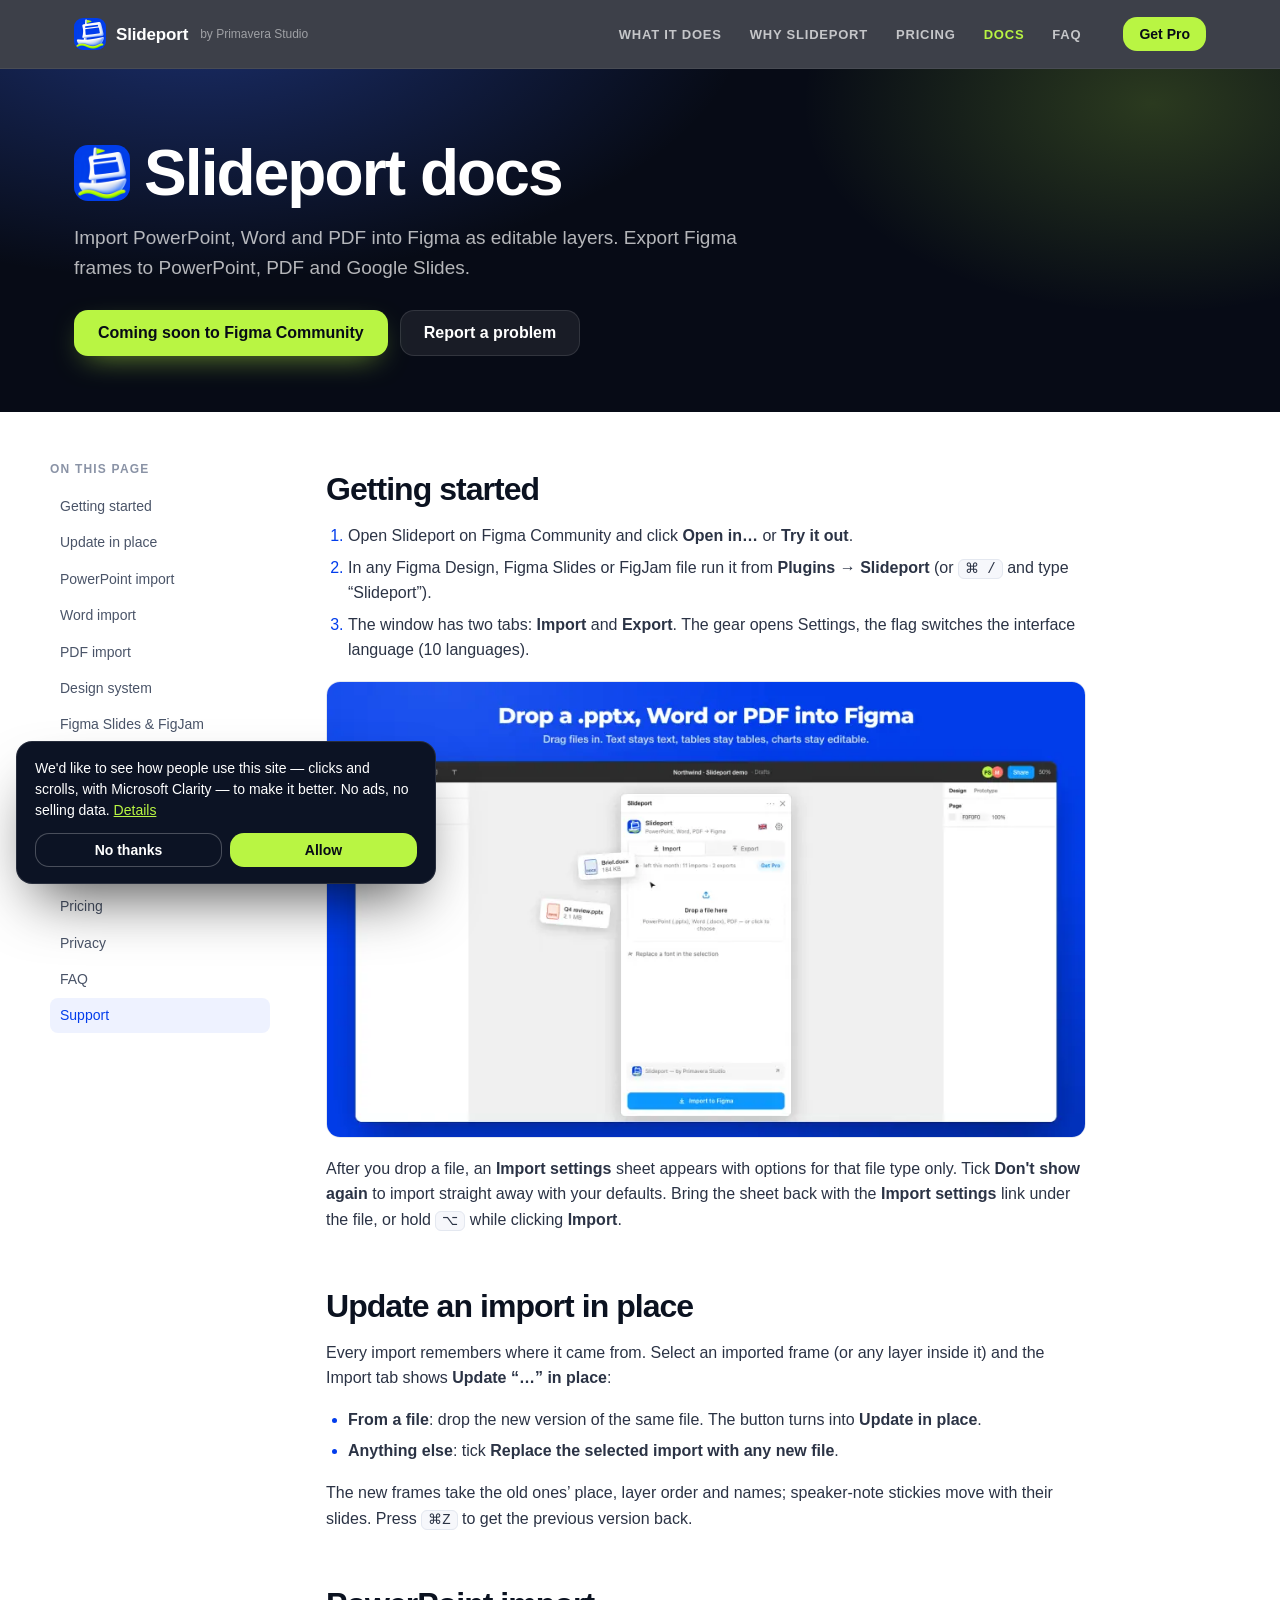
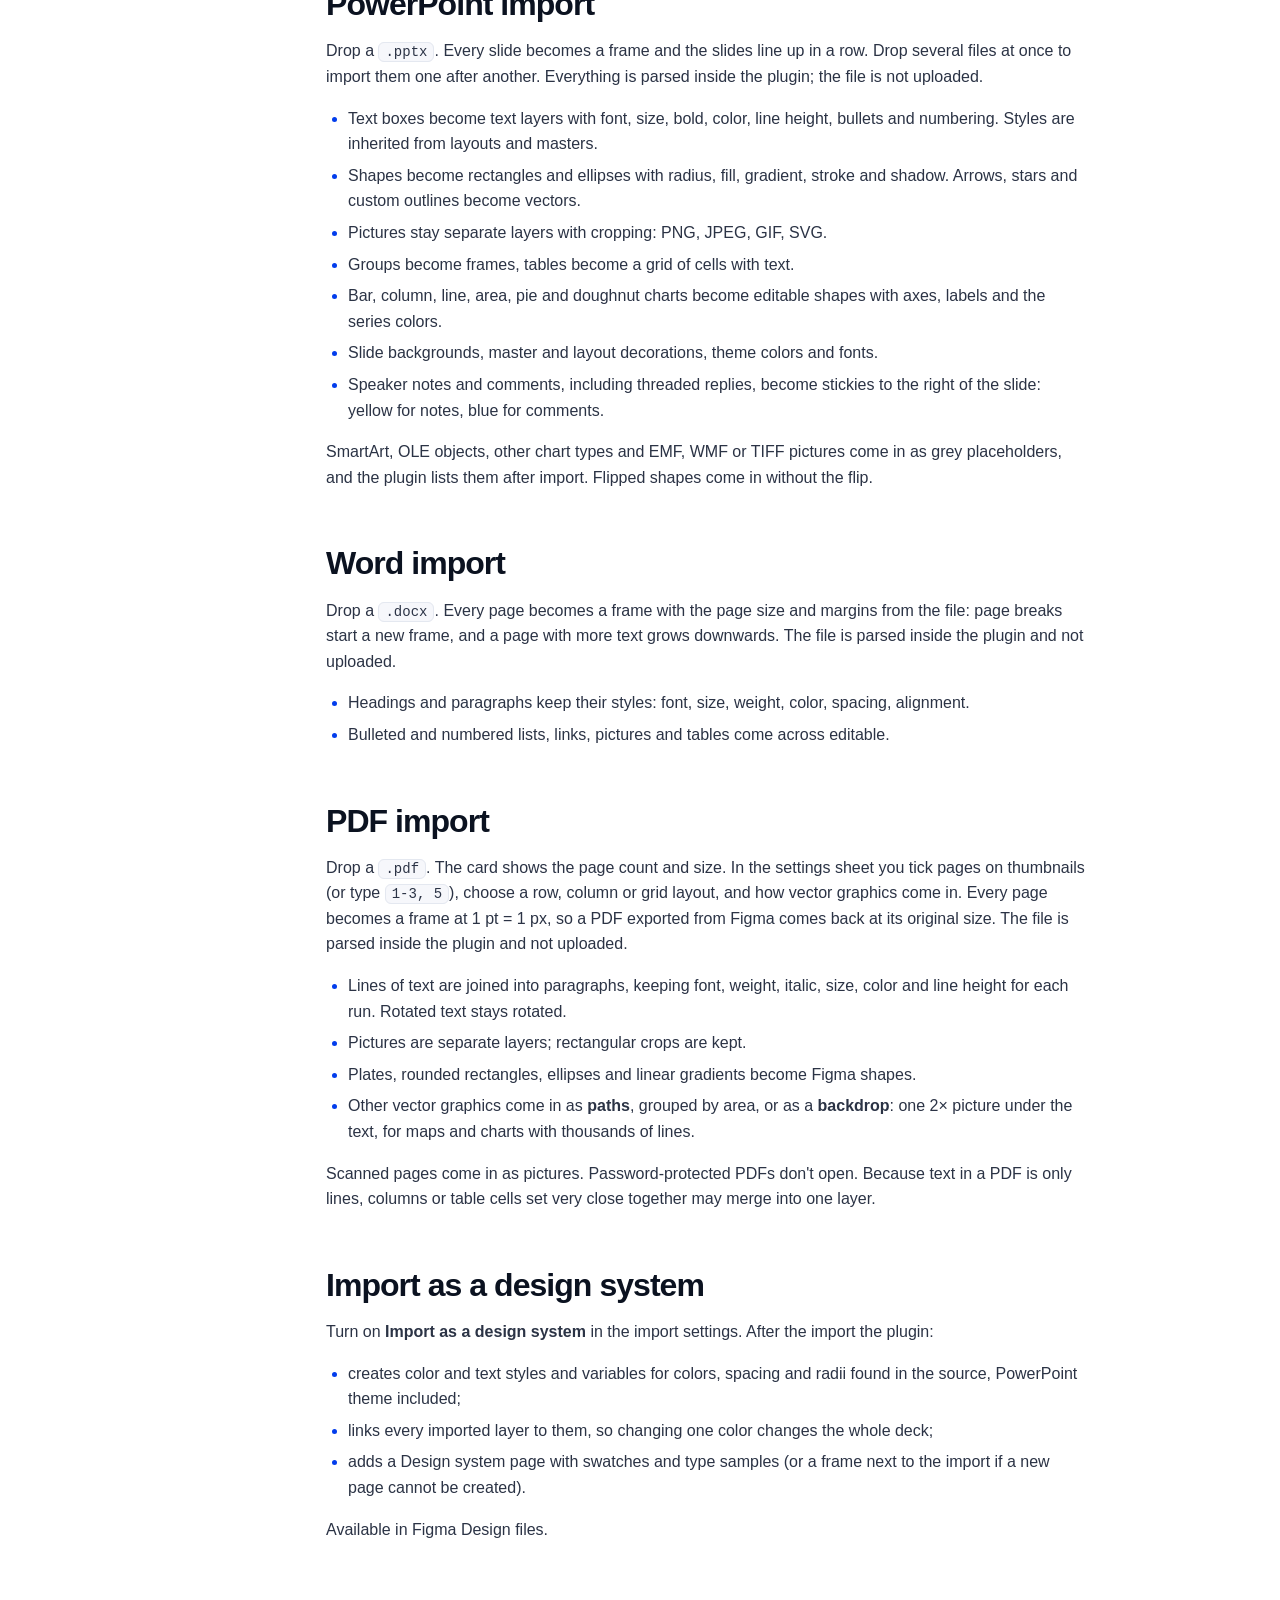
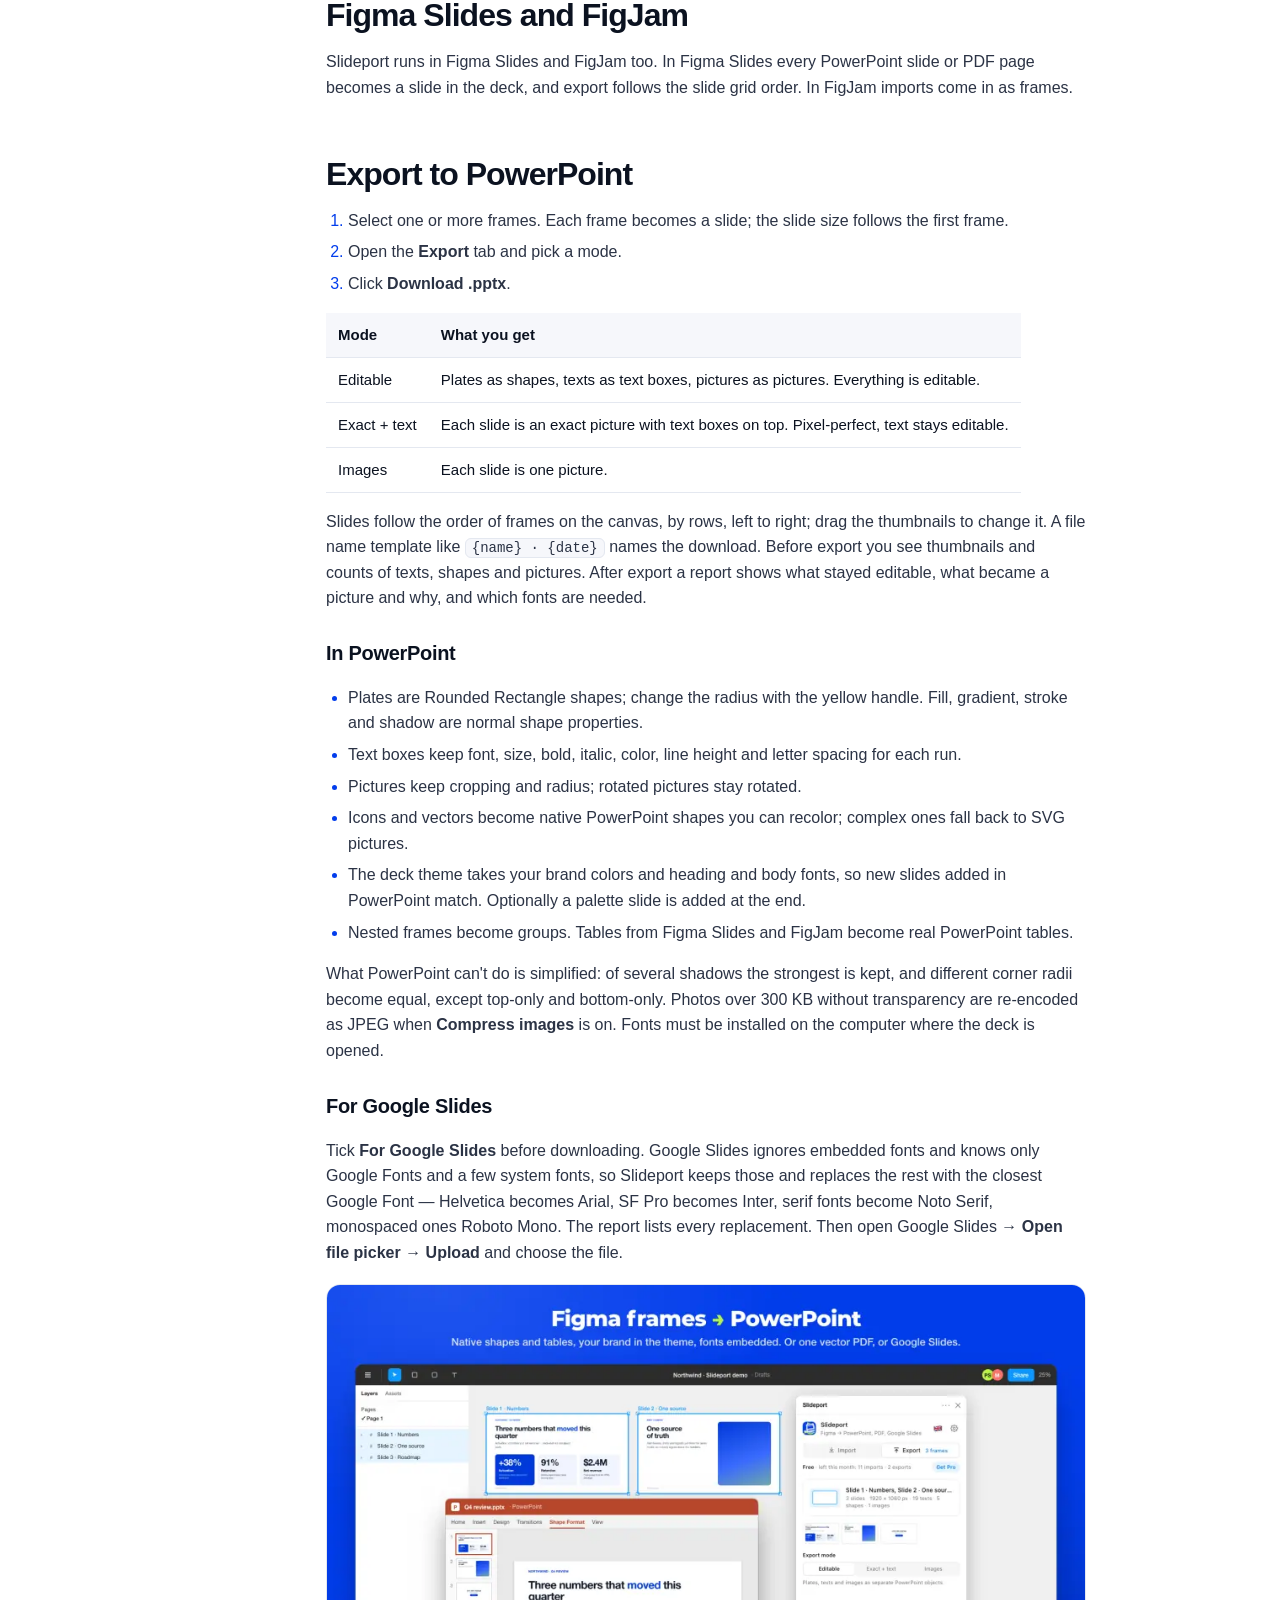
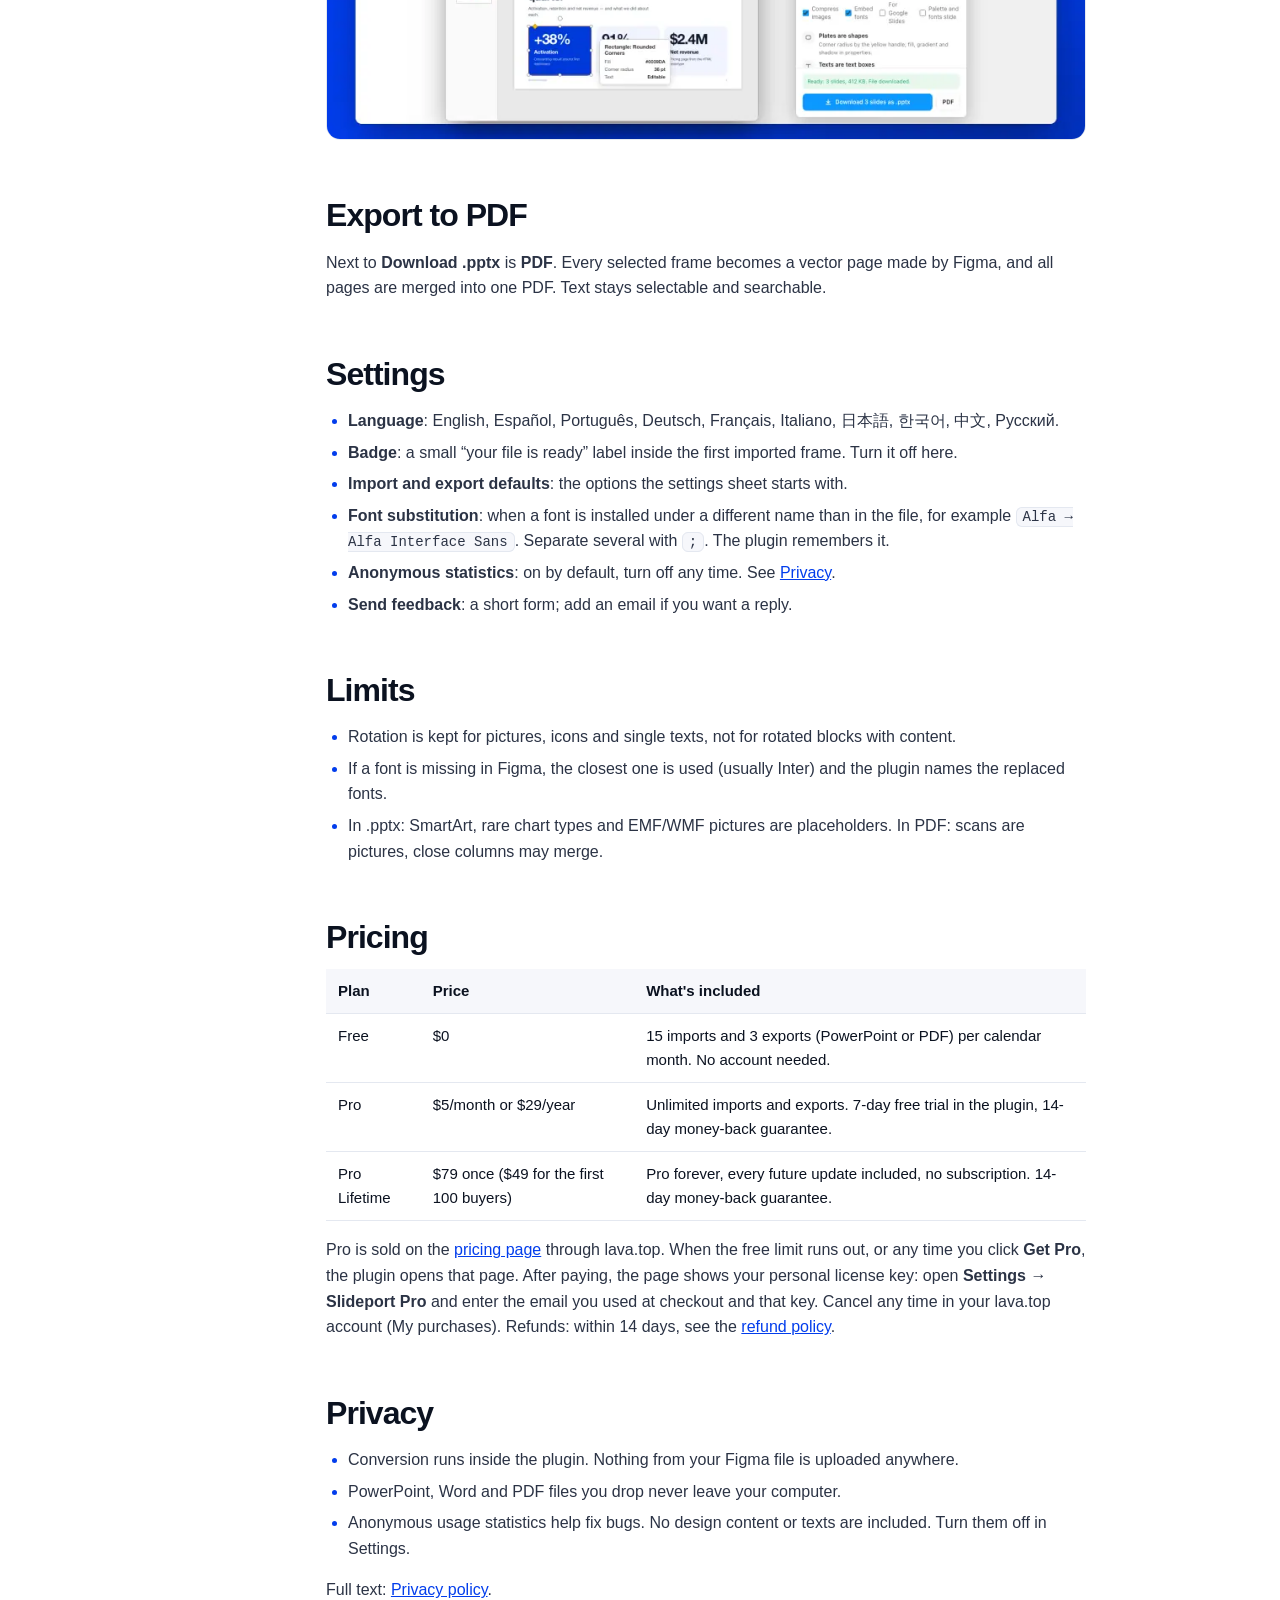
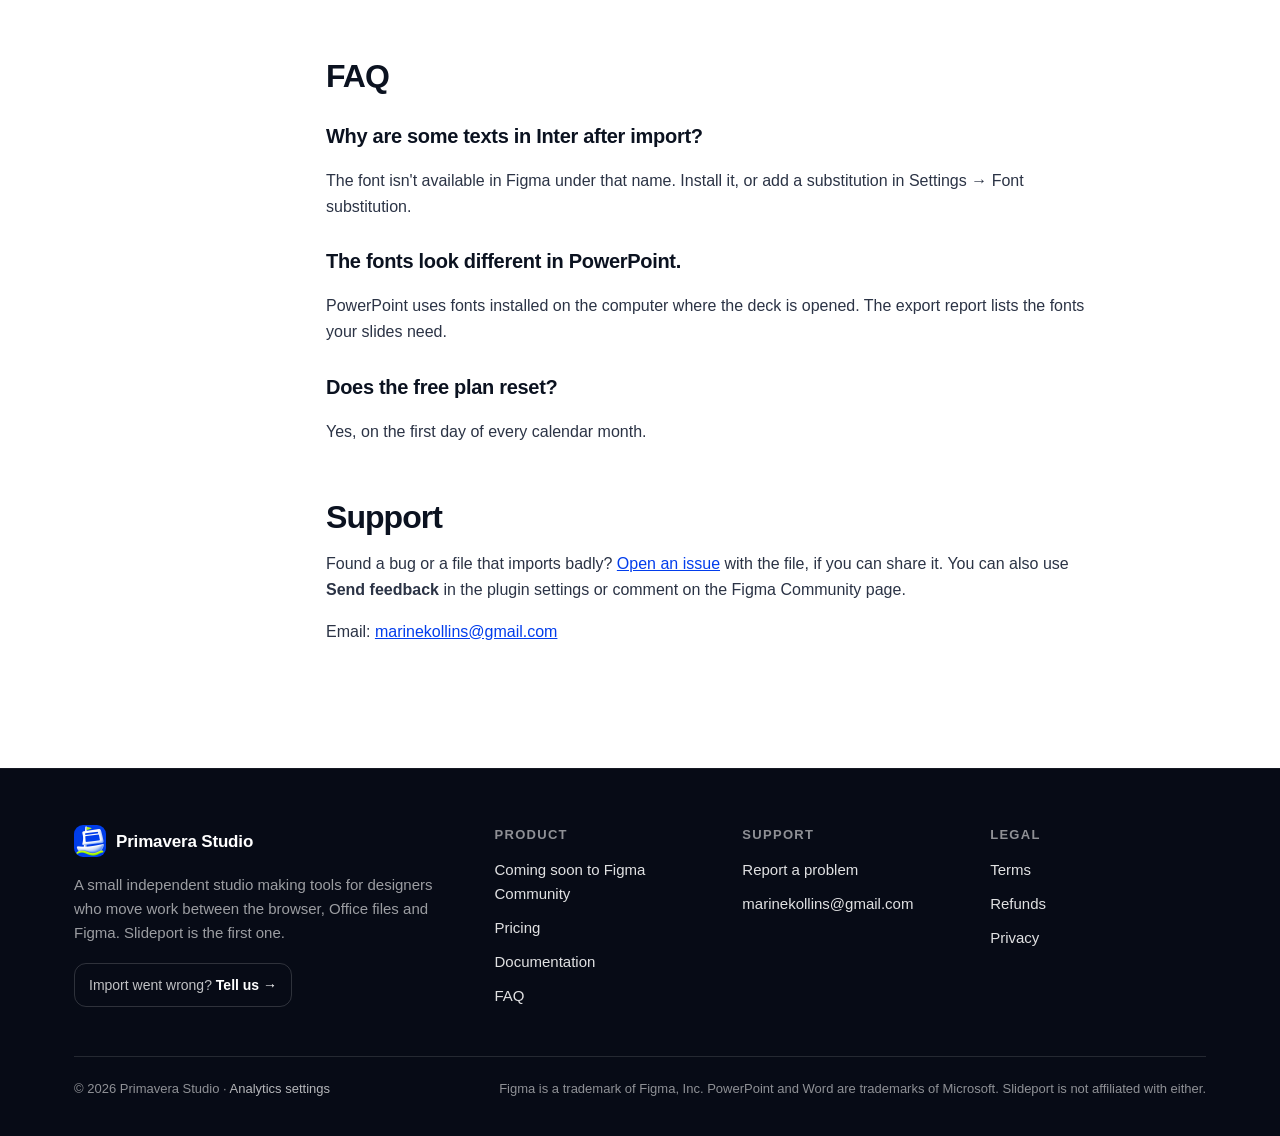
==== commit 465d119a: "Align Office edition documentation with supported imports" ====
--- a/slideport/index.html
+++ b/slideport/index.html
@@ -92,7 +92,7 @@
 
     <section id="pptx">
       <h2>PowerPoint import</h2>
-      <p>Drop a <code>.pptx</code> or <code>.potx</code>. Every slide becomes a frame and the slides line up in a row. Drop several files at once to import them one after another. Everything is parsed inside the plugin; the file is not uploaded.</p>
+      <p>Drop a <code>.pptx</code>. Every slide becomes a frame and the slides line up in a row. Drop several files at once to import them one after another. Everything is parsed inside the plugin; the file is not uploaded.</p>
       <ul>
         <li>Text boxes become text layers with font, size, bold, color, line height, bullets and numbering. Styles are inherited from layouts and masters.</li>
         <li>Shapes become rectangles and ellipses with radius, fill, gradient, stroke and shadow. Arrows, stars and custom outlines become vectors.</li>
@@ -132,7 +132,7 @@
       <ul>
         <li>creates color and text styles and variables for colors, spacing and radii found in the source, PowerPoint theme included;</li>
         <li>links every imported layer to them, so changing one color changes the whole deck;</li>
-        <li>adds a style guide frame with swatches and type samples next to the import.</li>
+        <li>adds a Design system page with swatches and type samples (or a frame next to the import if a new page cannot be created).</li>
       </ul>
       <p>Available in Figma Design files.</p>
     </section>
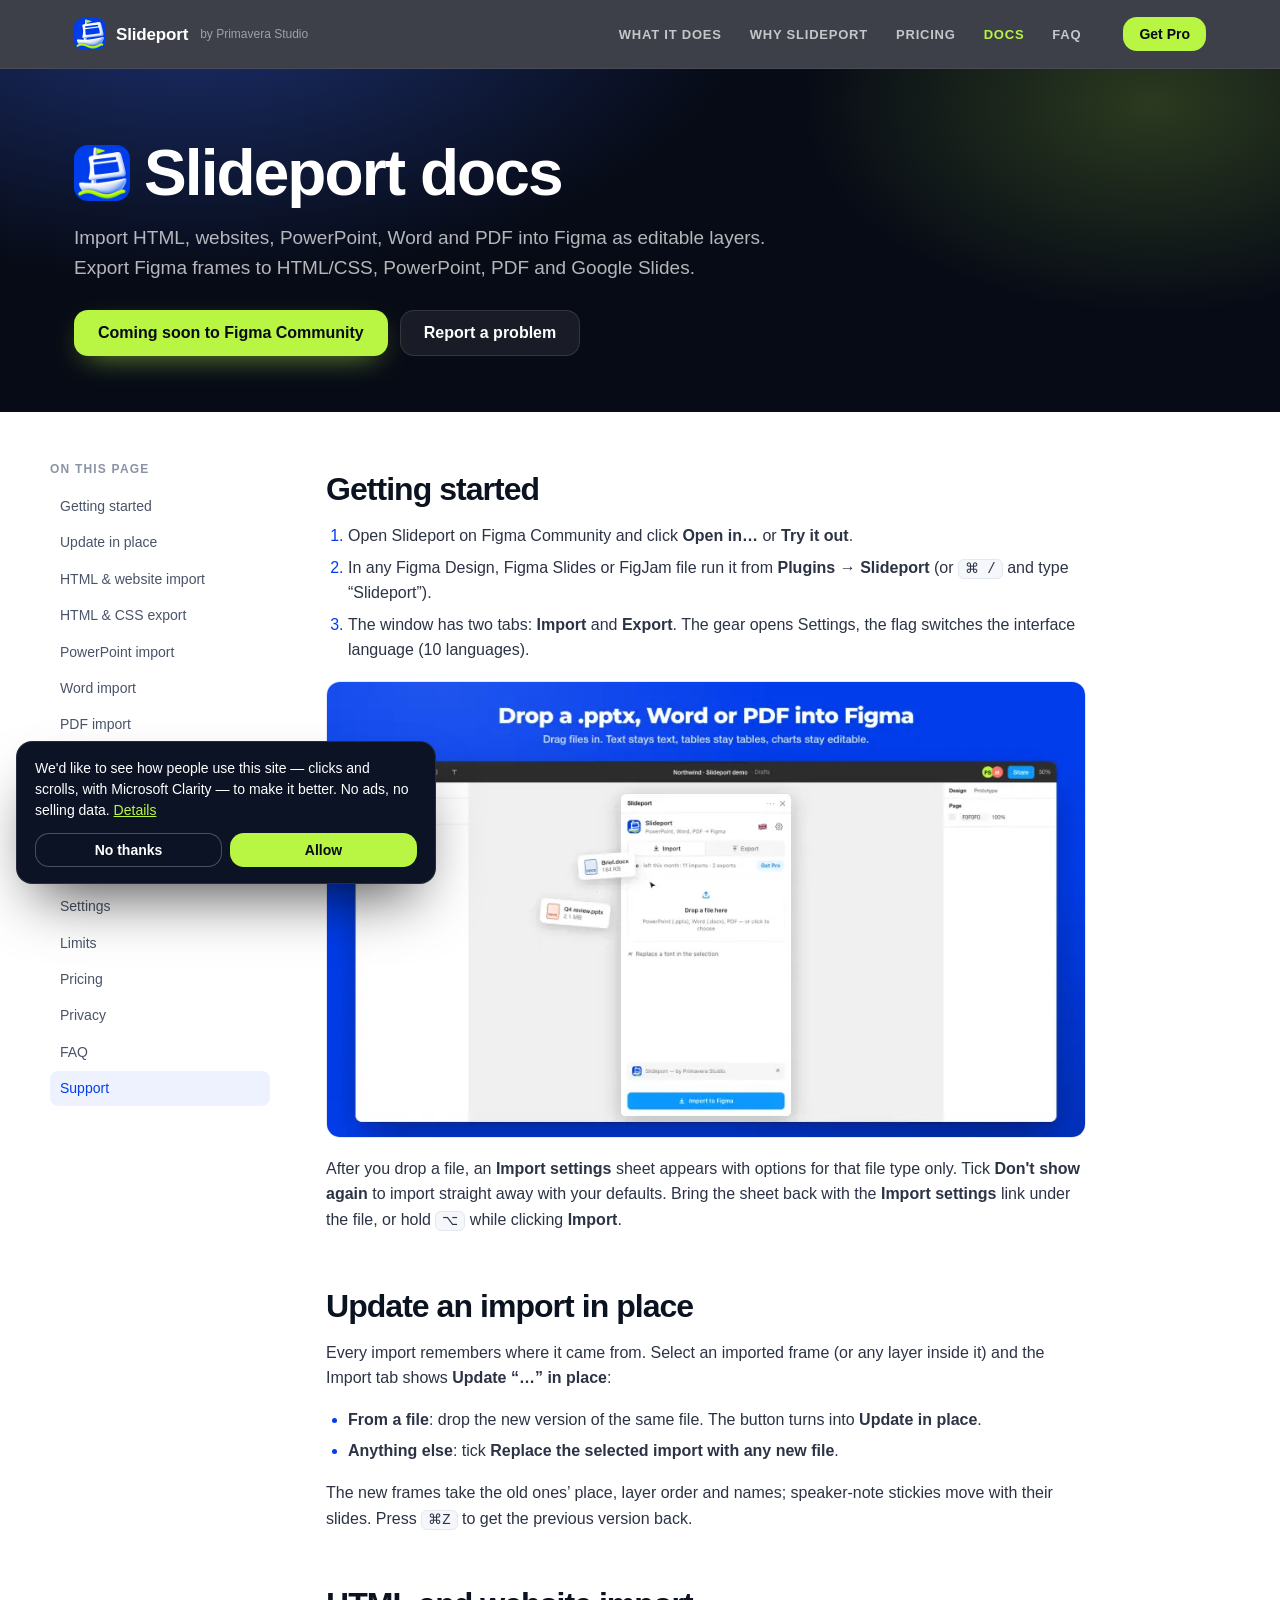
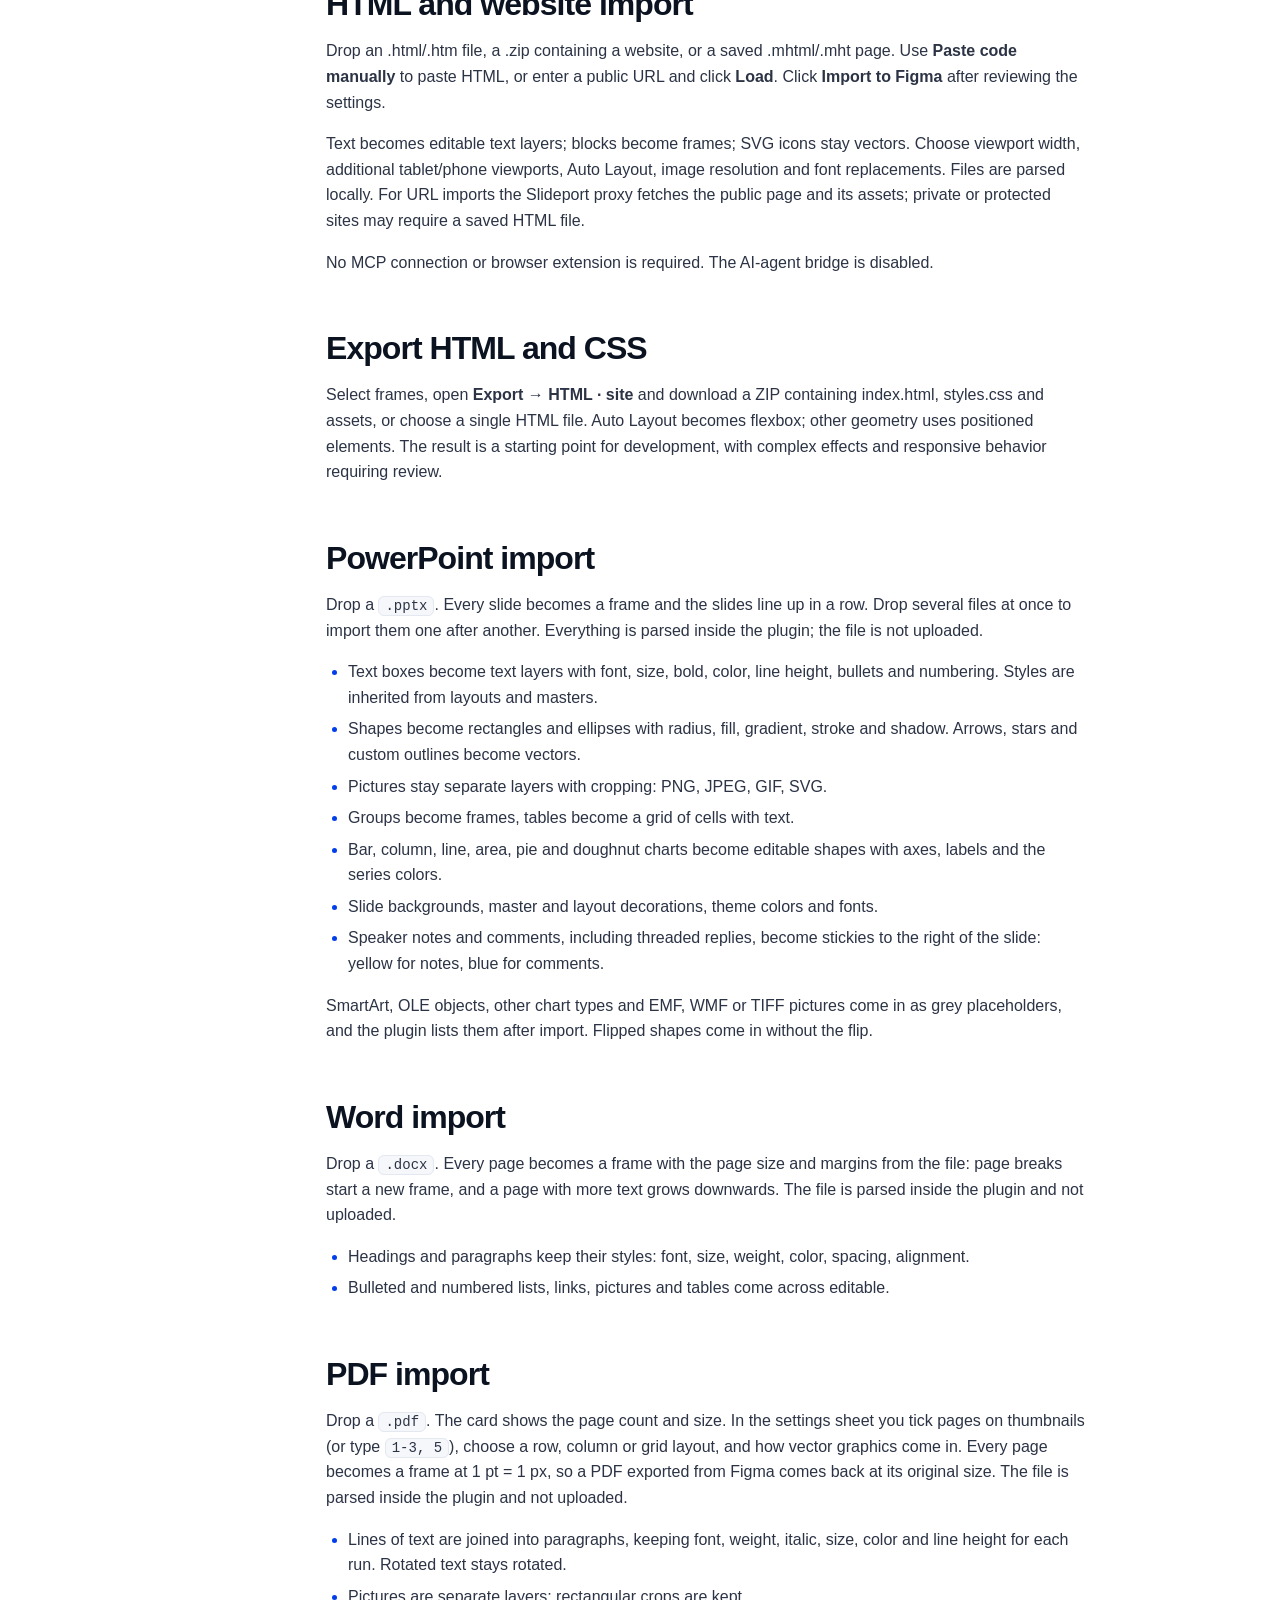
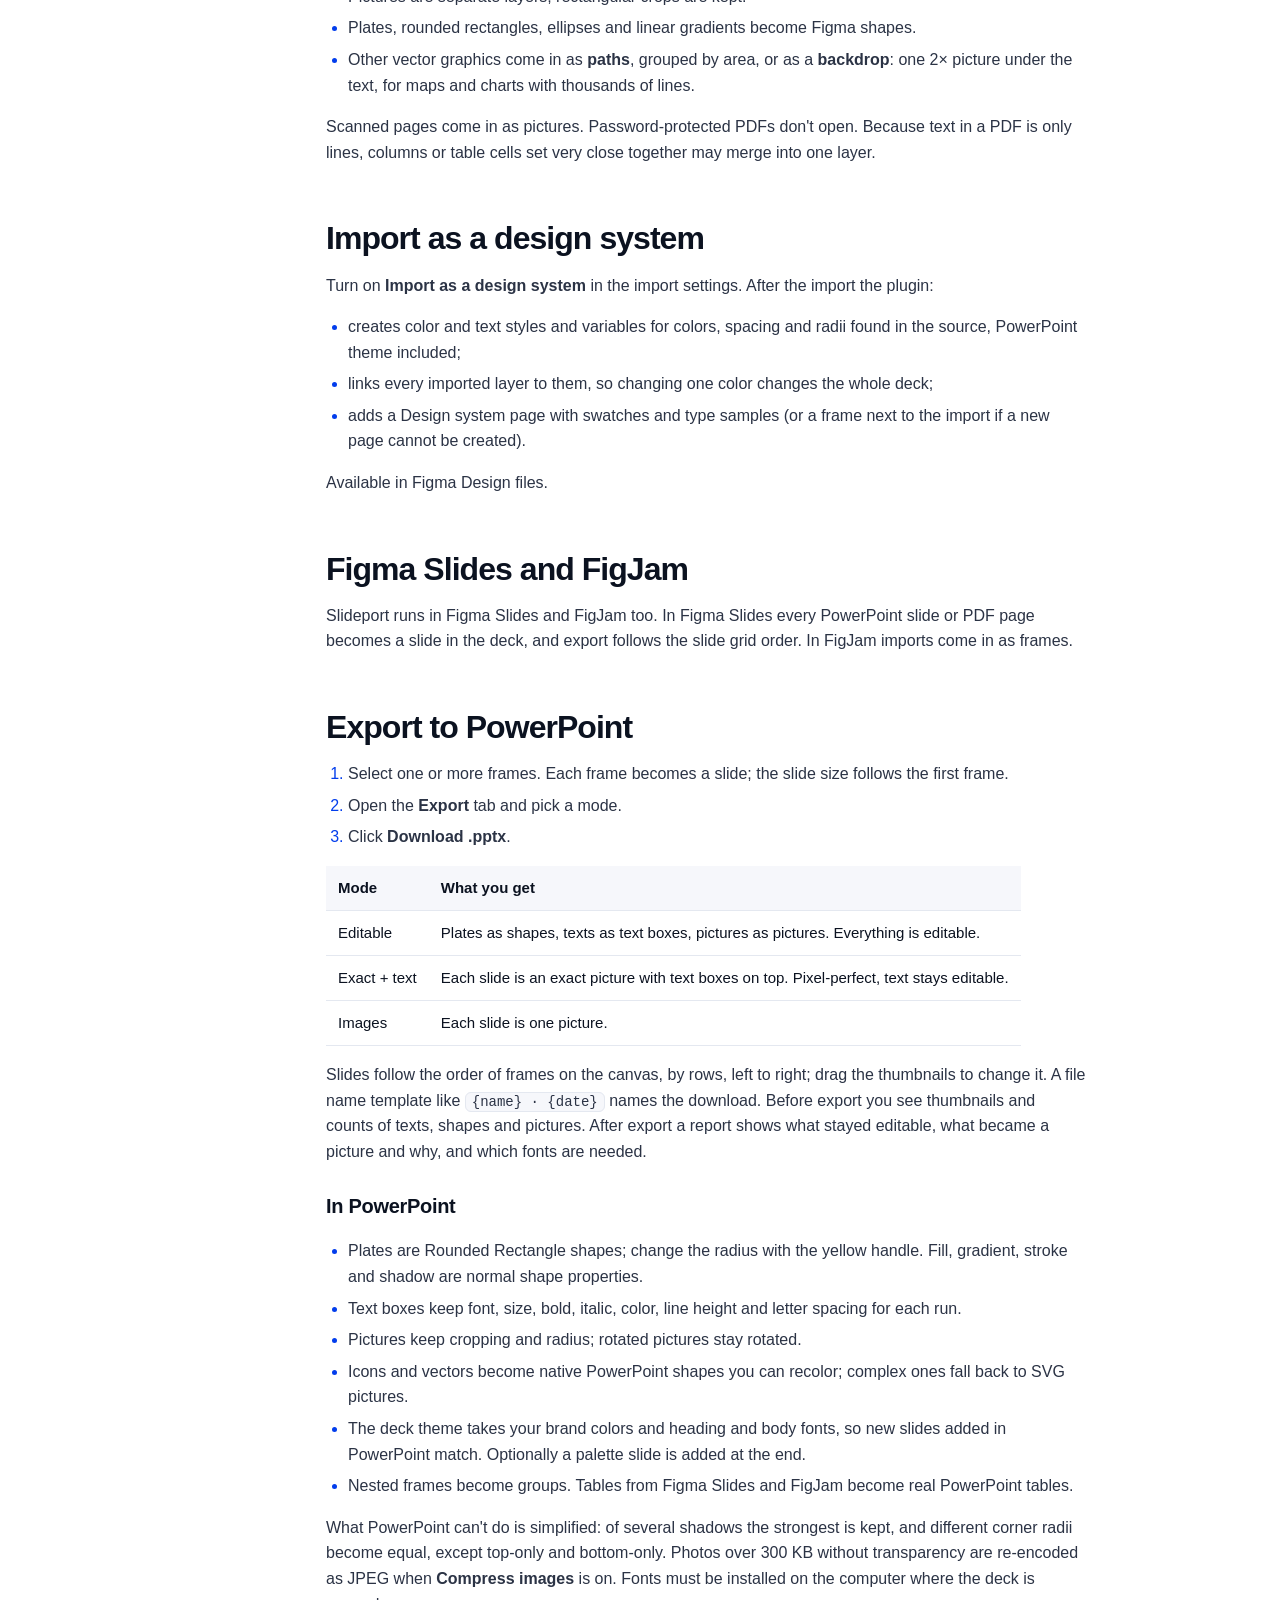
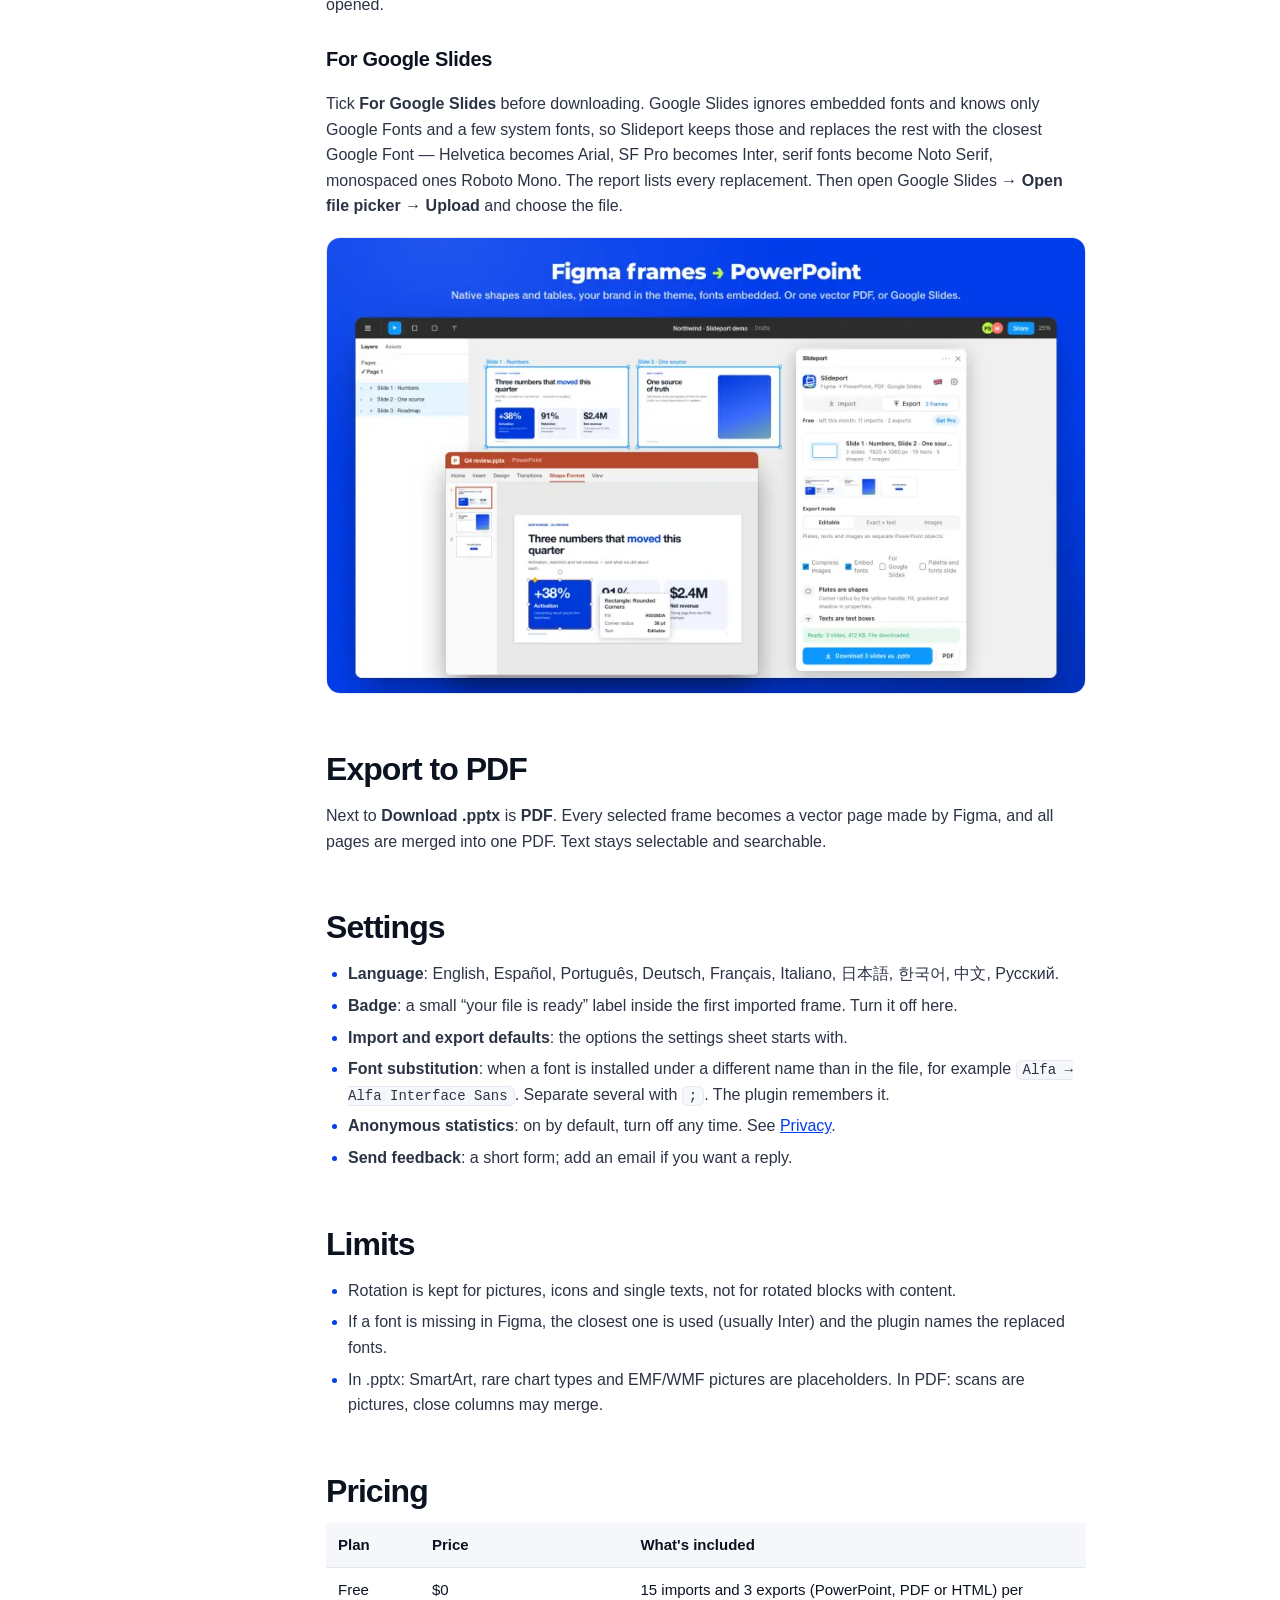
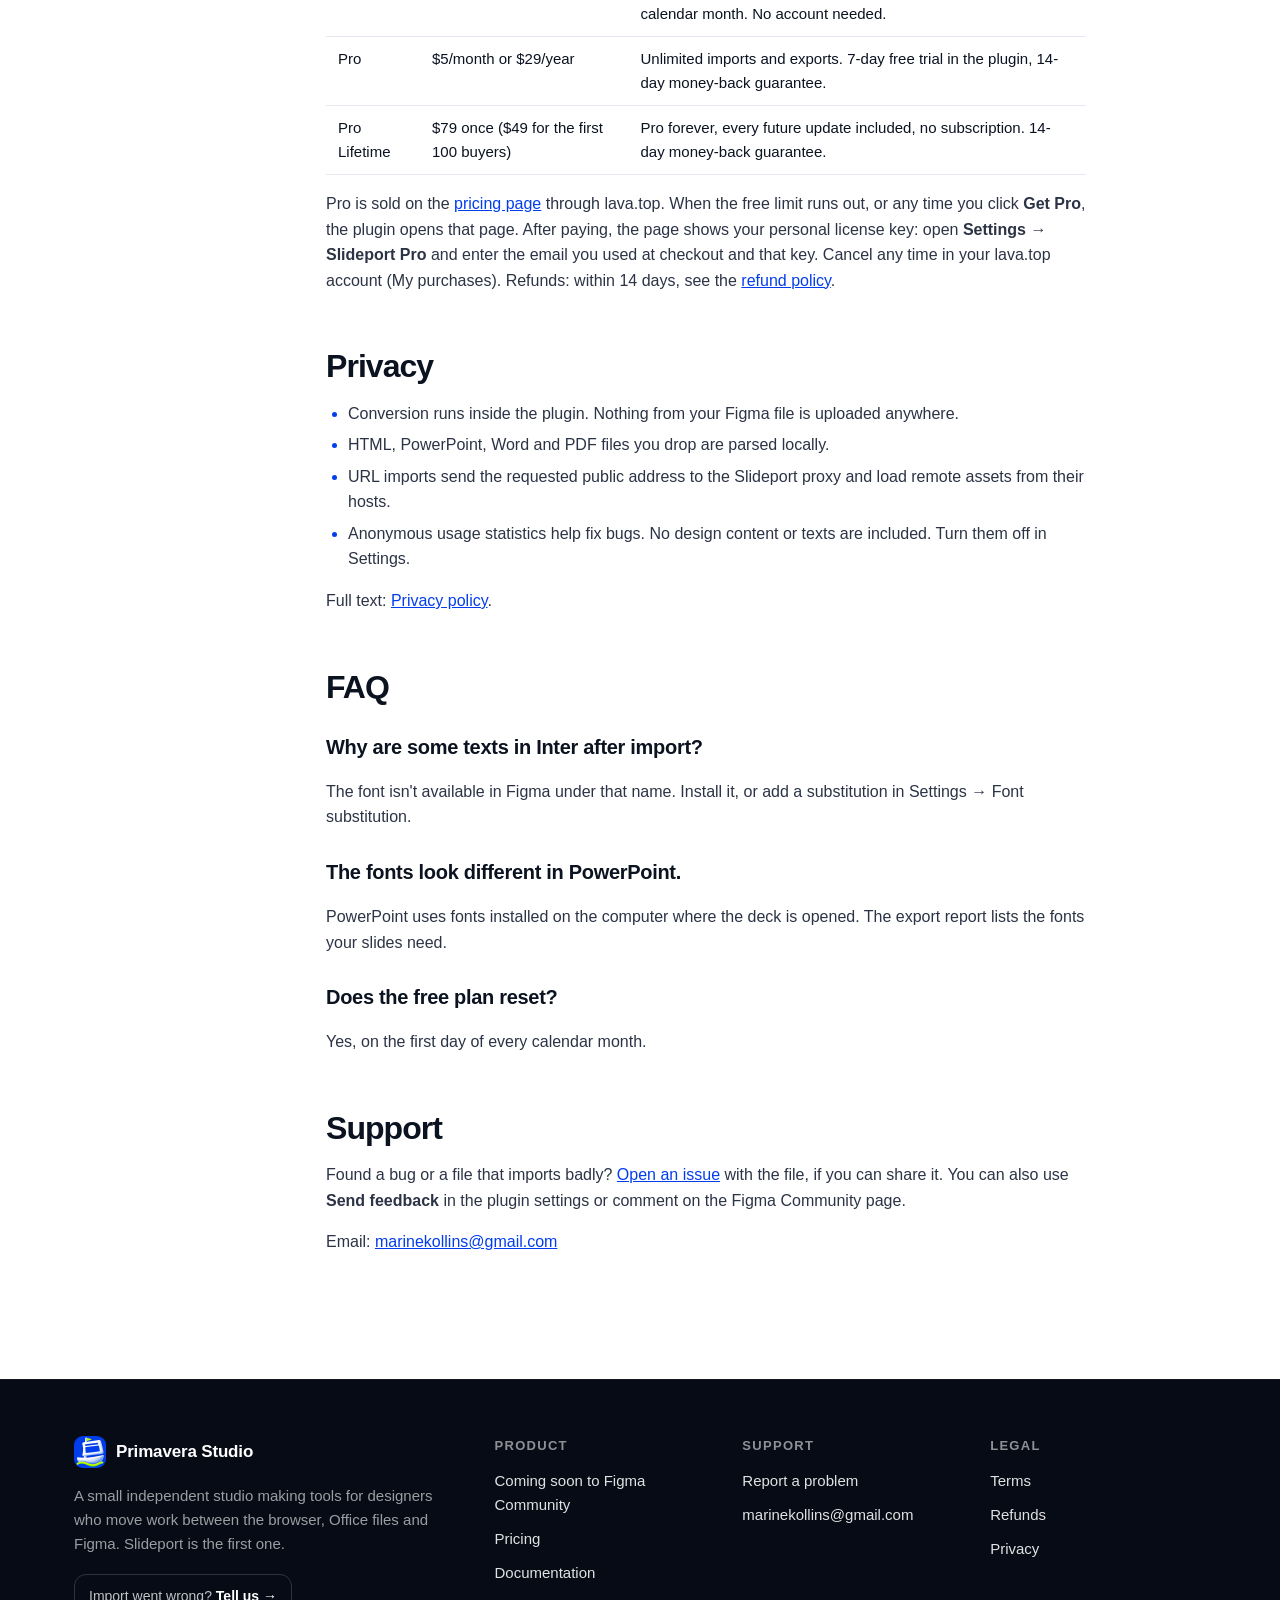
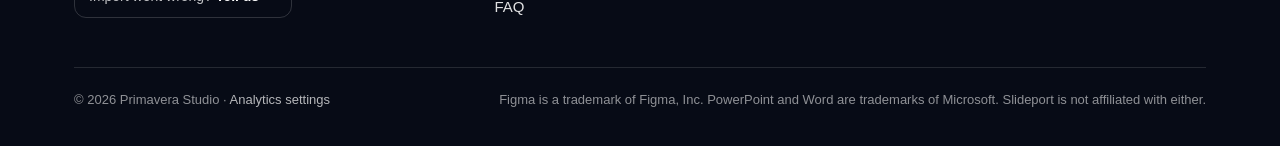
==== commit 95df3974: "Document HTML import and export without the MCP bridge" ====
--- a/slideport/index.html
+++ b/slideport/index.html
@@ -5,9 +5,9 @@
 <meta name="viewport" content="width=device-width, initial-scale=1">
 <meta http-equiv="Content-Security-Policy" content="default-src 'self'; script-src 'self' https://www.clarity.ms https://scripts.clarity.ms; style-src 'self' 'unsafe-inline' https://fonts.googleapis.com; font-src https://fonts.gstatic.com; img-src 'self' data: https:; connect-src 'self' https://html2figma-proxy.asr201.workers.dev https://*.clarity.ms; frame-src 'none'; form-action 'none'; base-uri 'self'; object-src 'none'">
 <title>Slideport docs</title>
-<meta name="description" content="How to use Slideport: import PowerPoint, Word and PDF into Figma; export frames to PowerPoint, PDF and Google Slides.">
+<meta name="description" content="How to use Slideport: import HTML, websites, PowerPoint, Word and PDF into Figma; export frames to HTML/CSS, PowerPoint, PDF and Google Slides.">
 <meta property="og:title" content="Slideport docs">
-<meta property="og:description" content="Import PowerPoint, Word and PDF into Figma. Export frames to PowerPoint, PDF and Google Slides.">
+<meta property="og:description" content="Import HTML, websites, PowerPoint, Word and PDF into Figma. Export frames to PowerPoint, PDF and Google Slides.">
 <meta property="og:image" content="https://primaverambrella.github.io/assets/og.jpg">
 <meta name="twitter:card" content="summary_large_image">
 <link rel="icon" type="image/png" href="../favicon.png">
@@ -36,7 +36,7 @@
 <header class="doc-hero">
   <div class="wrap">
     <div class="name"><img src="../assets/icon-128.png" alt=""><h1>Slideport docs</h1></div>
-    <p>Import PowerPoint, Word and PDF into Figma as editable layers. Export Figma frames to PowerPoint, PDF and Google Slides.</p>
+    <p>Import HTML, websites, PowerPoint, Word and PDF into Figma as editable layers. Export Figma frames to HTML/CSS, PowerPoint, PDF and Google Slides.</p>
     <div class="actions">
       <a class="btn primary" data-community href="#"><span data-label>Open in Figma Community</span></a>
       <a class="btn ghost" data-issues href="#">Report a problem</a>
@@ -50,7 +50,7 @@
     <ol>
       <li><a href="#start">Getting started</a></li>
       <li><a href="#update">Update in place</a></li>
-      <li><a href="#pptx">PowerPoint import</a></li>
+      <li><a href="#html-import">HTML &amp; website import</a></li><li><a href="#html-export">HTML &amp; CSS export</a></li><li><a href="#pptx">PowerPoint import</a></li>
       <li><a href="#docx">Word import</a></li>
       <li><a href="#pdf">PDF import</a></li>
       <li><a href="#design-system">Design system</a></li>
@@ -90,6 +90,7 @@
       <p>The new frames take the old ones’ place, layer order and names; speaker-note stickies move with their slides. Press <kbd>⌘Z</kbd> to get the previous version back.</p>
     </section>
 
+    <section id="html-import"><h2>HTML and website import</h2><p>Drop an .html/.htm file, a .zip containing a website, or a saved .mhtml/.mht page. Use <b>Paste code manually</b> to paste HTML, or enter a public URL and click <b>Load</b>. Click <b>Import to Figma</b> after reviewing the settings.</p><p>Text becomes editable text layers; blocks become frames; SVG icons stay vectors. Choose viewport width, additional tablet/phone viewports, Auto Layout, image resolution and font replacements. Files are parsed locally. For URL imports the Slideport proxy fetches the public page and its assets; private or protected sites may require a saved HTML file.</p><p>No MCP connection or browser extension is required. The AI-agent bridge is disabled.</p></section><section id="html-export"><h2>Export HTML and CSS</h2><p>Select frames, open <b>Export → HTML · site</b> and download a ZIP containing index.html, styles.css and assets, or choose a single HTML file. Auto Layout becomes flexbox; other geometry uses positioned elements. The result is a starting point for development, with complex effects and responsive behavior requiring review.</p></section>
     <section id="pptx">
       <h2>PowerPoint import</h2>
       <p>Drop a <code>.pptx</code>. Every slide becomes a frame and the slides line up in a row. Drop several files at once to import them one after another. Everything is parsed inside the plugin; the file is not uploaded.</p>
@@ -204,7 +205,7 @@
       <h2>Pricing</h2>
       <table>
         <tr><th>Plan</th><th>Price</th><th>What's included</th></tr>
-        <tr><td>Free</td><td>$0</td><td>15 imports and 3 exports (PowerPoint or PDF) per calendar month. No account needed.</td></tr>
+        <tr><td>Free</td><td>$0</td><td>15 imports and 3 exports (PowerPoint, PDF or HTML) per calendar month. No account needed.</td></tr>
         <tr><td>Pro</td><td>$5/month or $29/year</td><td>Unlimited imports and exports. 7-day free trial in the plugin, 14-day money-back guarantee.</td></tr>
         <tr><td>Pro Lifetime</td><td>$79 once ($49 for the first 100 buyers)</td><td>Pro forever, every future update included, no subscription. 14-day money-back guarantee.</td></tr>
       </table>
@@ -215,7 +216,7 @@
       <h2>Privacy</h2>
       <ul>
         <li>Conversion runs inside the plugin. Nothing from your Figma file is uploaded anywhere.</li>
-        <li>PowerPoint, Word and PDF files you drop never leave your computer.</li>
+        <li>HTML, PowerPoint, Word and PDF files you drop are parsed locally.</li><li>URL imports send the requested public address to the Slideport proxy and load remote assets from their hosts.</li>
         <li>Anonymous usage statistics help fix bugs. No design content or texts are included. Turn them off in Settings.</li>
       </ul>
       <p>Full text: <a href="privacy/">Privacy policy</a>.</p>
